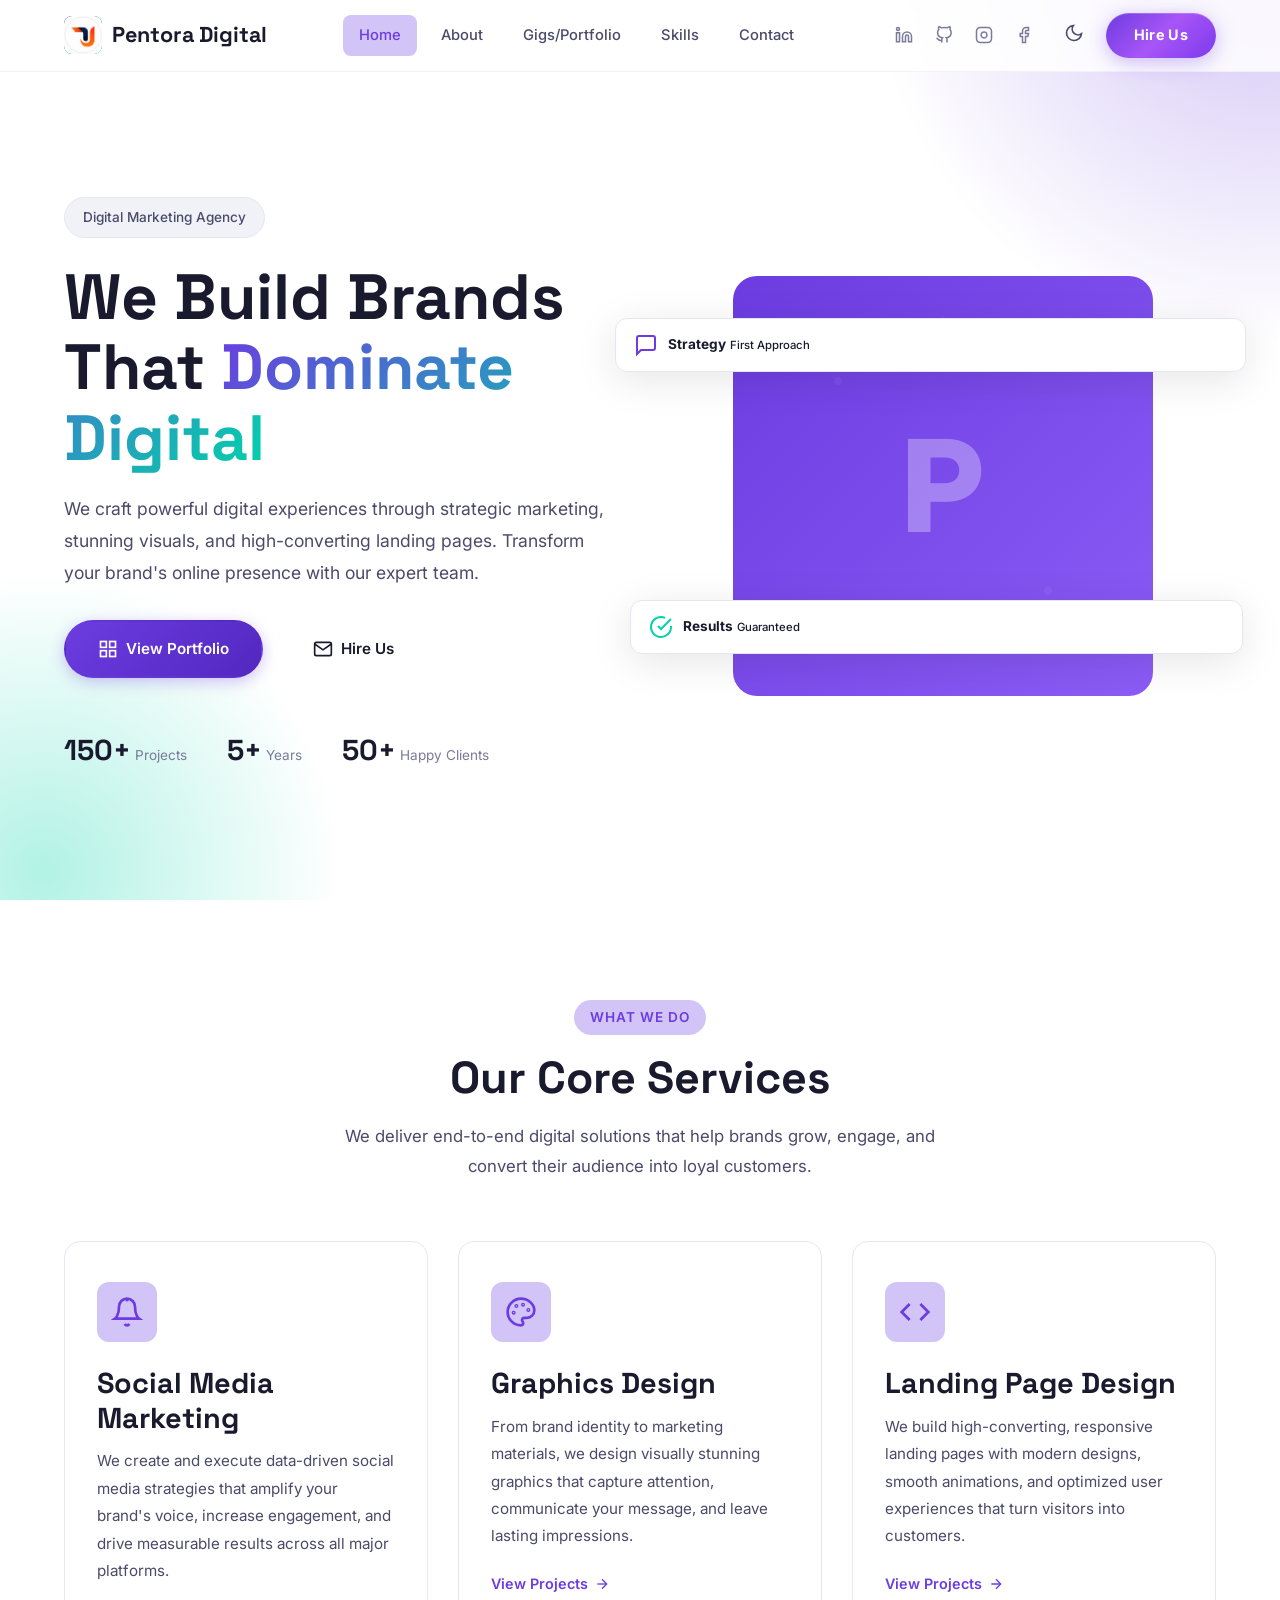
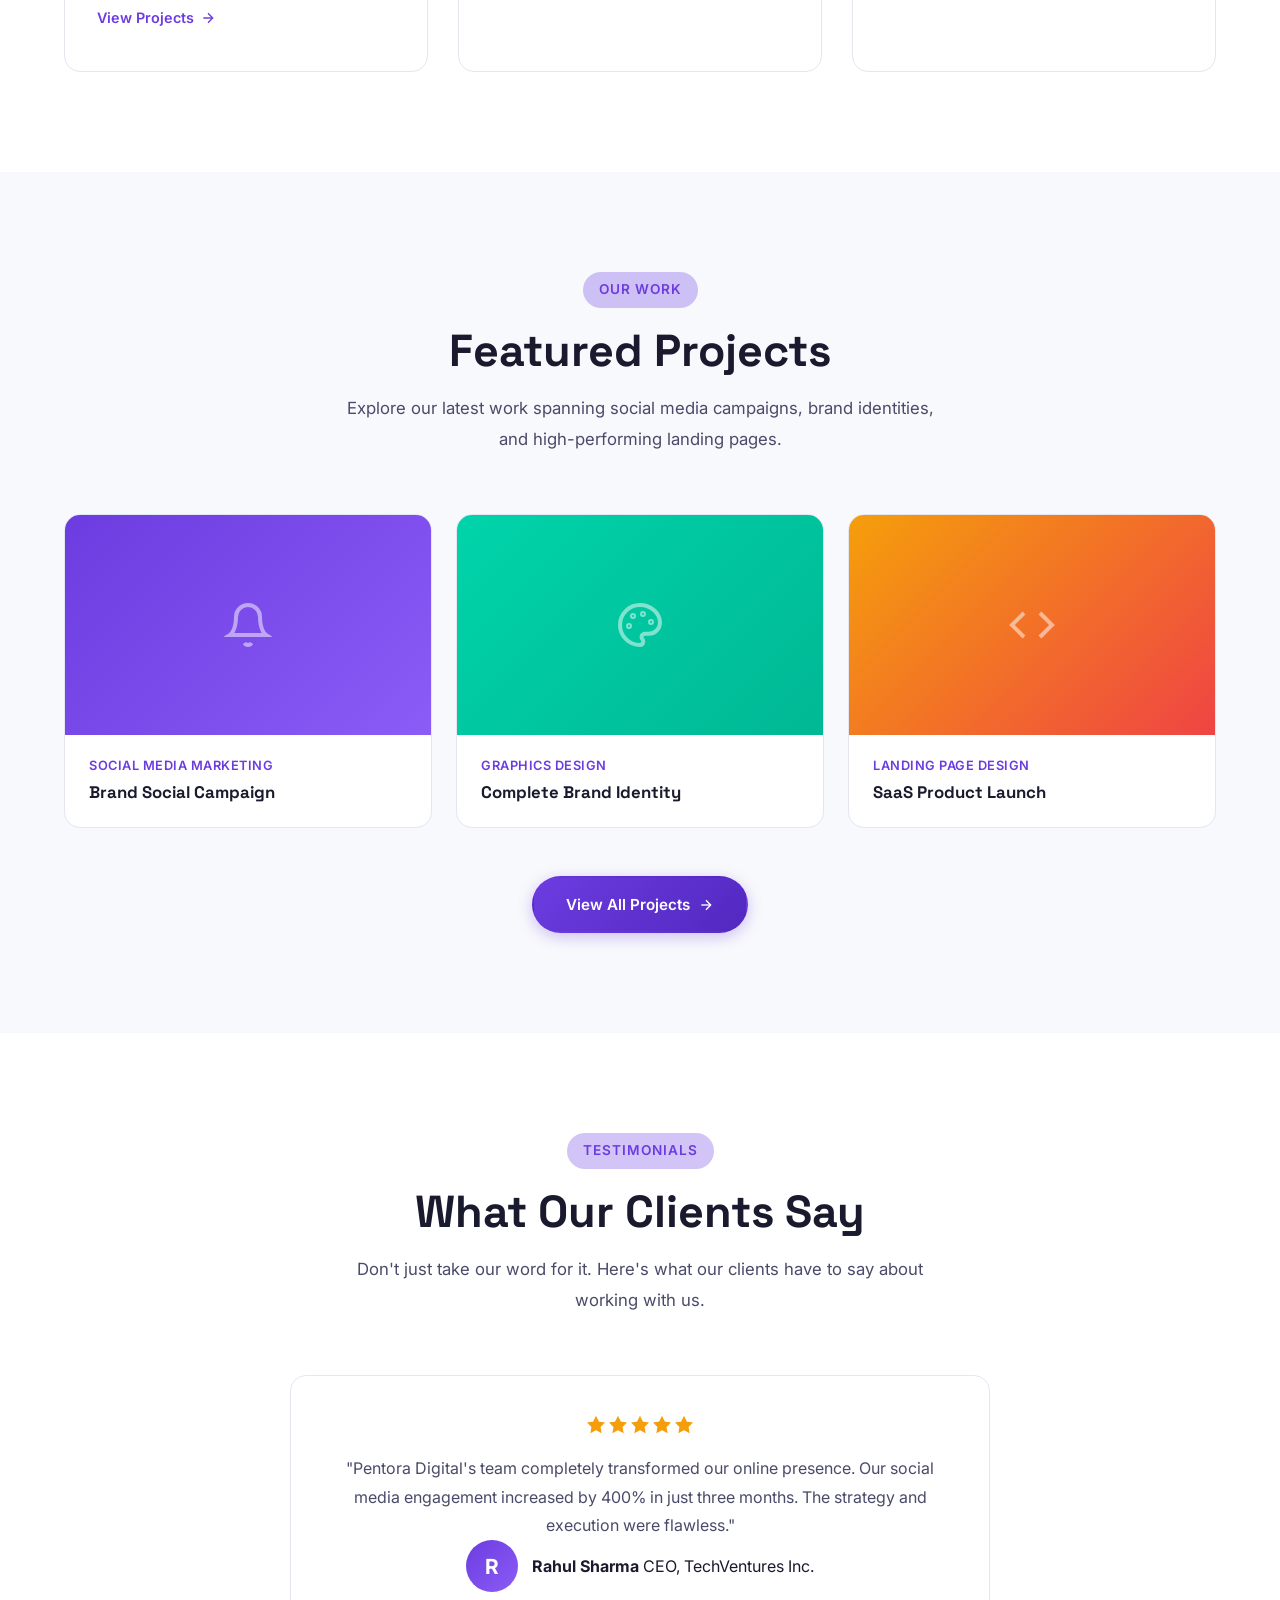
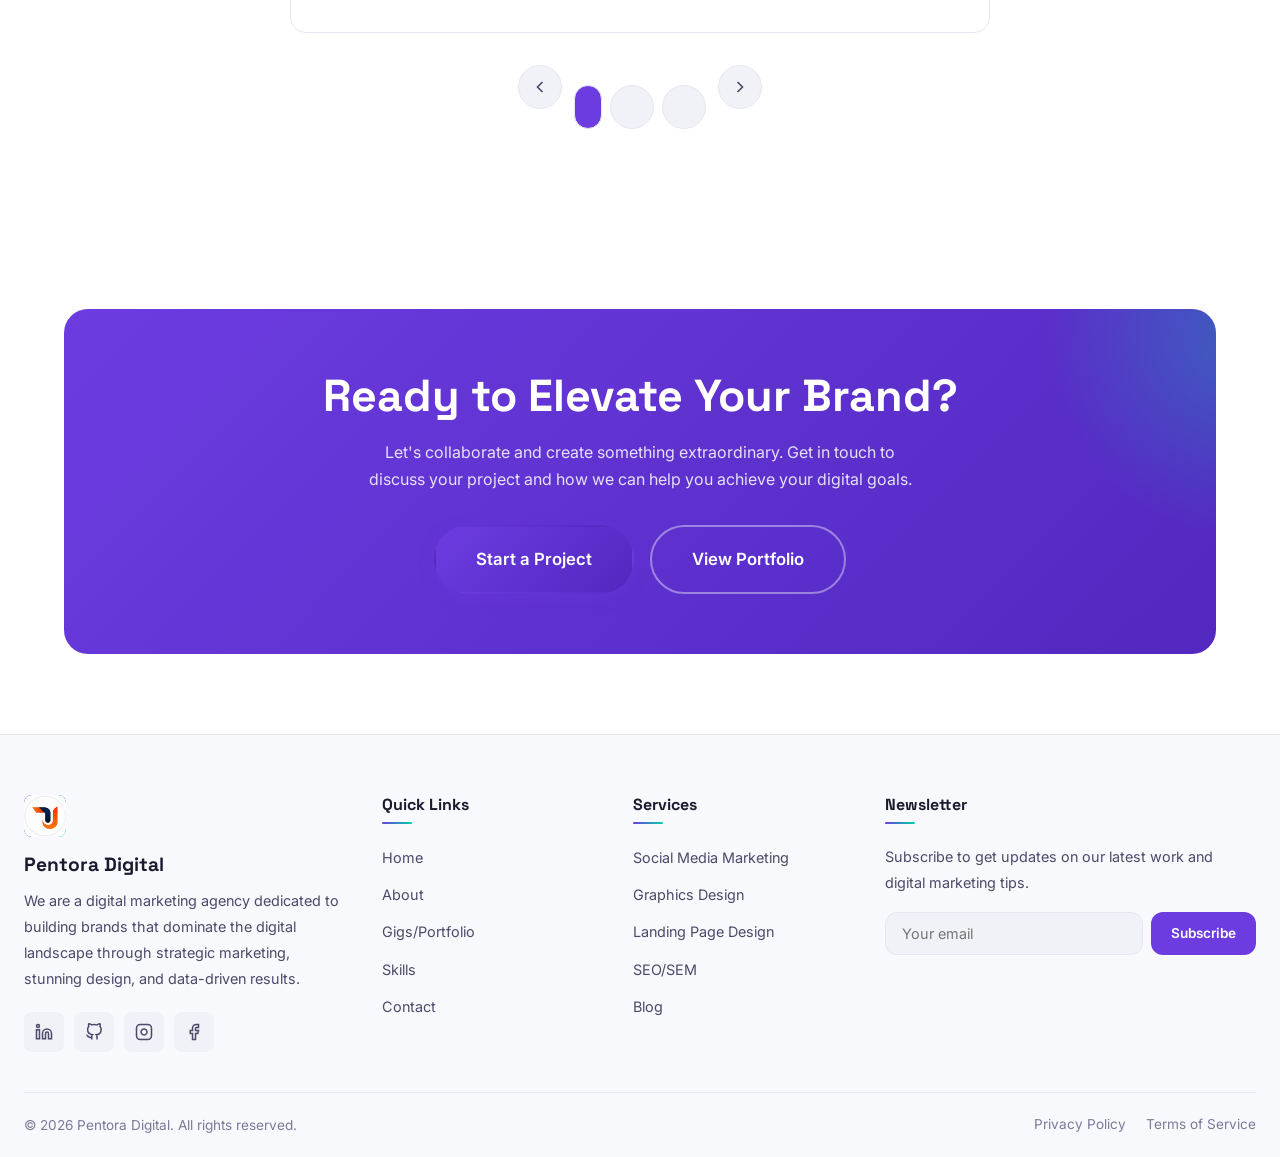
==== index.html @ 061f48a0 "Initial commit - Pentora Digital Agency portfolio" ====
<!DOCTYPE html>
<html lang="en">
<head>
    <meta charset="UTF-8">
    <meta name="viewport" content="width=device-width, initial-scale=1.0">
    <meta name="description" content="Pentora Digital - Digital Marketing Agency specializing in Social Media Marketing, Graphics Design, and Landing Page Design. We build brands that dominate digital.">
    <meta name="keywords" content="Pentora Digital, digital marketing agency, social media marketing, graphics design, landing page design, brand building, digital agency, marketing services">
    <meta name="author" content="Pentora Digital">
    <meta name="robots" content="index, follow">
    <meta property="og:title" content="Pentora Digital - Digital Marketing Agency">
    <meta property="og:description" content="We Build Brands That Dominate Digital. Social Media Marketing, Graphics Design, and Landing Page Design services.">
    <meta property="og:type" content="website">
    <meta name="twitter:card" content="summary_large_image">
    <meta name="twitter:title" content="Pentora Digital - Digital Marketing Agency">
    <meta name="twitter:description" content="We Build Brands That Dominate Digital.">
    <title>Pentora Digital | Digital Marketing Agency</title>
    <link rel="stylesheet" href="css/style.css">
</head>
<body>
    <div class="page-loader" id="page-loader">
        <div class="loader-inner">
            <div class="loader-logo">
                <div class="brand-icon loader-brand"><img src="images/loader-img.png" alt="Pentora Digital"></div>
            </div>
            <div class="loader-progress">
                <div class="loader-bar"></div>
            </div>
            <div class="loader-percent">0%</div>
            <div class="loader-text">Pentora Digital</div>
        </div>
    </div>

    <nav class="navbar">
        <div class="container">
            <a href="index.html" class="nav-brand">
                <div class="brand-icon"><img src="images/logo.png" alt="Pentora Digital"></div>
                <span>Pentora Digital</span>
            </a>
            <div class="nav-menu">
                <a href="index.html" class="nav-link active">Home</a>
                <a href="about.html" class="nav-link">About</a>
                <a href="portfolio.html" class="nav-link">Gigs/Portfolio</a>
                <a href="skills.html" class="nav-link">Skills</a>
                <a href="contact.html" class="nav-link">Contact</a>
            </div>
            <div class="nav-actions">
                <div class="nav-social">
                    <a href="#" aria-label="LinkedIn"><svg viewBox="0 0 24 24" stroke="currentColor" stroke-width="2" fill="none" style="width:18px;height:18px"><path d="M16 8a6 6 0 0 1 6 6v7h-4v-7a2 2 0 0 0-2-2 2 2 0 0 0-2 2v7h-4v-7a6 6 0 0 1 6-6z"/><rect x="2" y="9" width="4" height="12"/><circle cx="4" cy="4" r="2"/></svg></a>
                    <a href="#" aria-label="GitHub"><svg viewBox="0 0 24 24" stroke="currentColor" stroke-width="2" fill="none" style="width:18px;height:18px"><path d="M9 19c-5 1.5-5-2.5-7-3m14 6v-3.87a3.37 3.37 0 0 0-.94-2.61c3.14-.35 6.44-1.54 6.44-7A5.44 5.44 0 0 0 20 4.77 5.07 5.07 0 0 0 19.91 1S18.73.65 16 2.48a13.38 13.38 0 0 0-7 0C6.27.65 5.09 1 5.09 1A5.07 5.07 0 0 0 5 4.77a5.44 5.44 0 0 0-1.5 3.78c0 5.42 3.3 6.61 6.44 7A3.37 3.37 0 0 0 9 18.13V22"/></svg></a>
                    <a href="#" aria-label="Instagram"><svg viewBox="0 0 24 24" stroke="currentColor" stroke-width="2" fill="none" style="width:18px;height:18px"><rect x="2" y="2" width="20" height="20" rx="5"/><path d="M16 11.37A4 4 0 1 1 12.63 8 4 4 0 0 1 16 11.37z"/><line x1="17.5" y1="6.5" x2="17.51" y2="6.5"/></svg></a>
                    <a href="#" aria-label="Facebook"><svg viewBox="0 0 24 24" stroke="currentColor" stroke-width="2" fill="none" style="width:18px;height:18px"><path d="M18 2h-3a5 5 0 0 0-5 5v3H7v4h3v8h4v-8h3l1-4h-4V7a1 1 0 0 1 1-1h3z"/></svg></a>
                </div>
                <button class="theme-toggle" id="theme-toggle" aria-label="Toggle dark mode">
                    <span class="icon-sun"><svg viewBox="0 0 24 24" stroke="currentColor" stroke-width="2" fill="none" style="width:20px;height:20px"><circle cx="12" cy="12" r="5"/><line x1="12" y1="1" x2="12" y2="3"/><line x1="12" y1="21" x2="12" y2="23"/><line x1="4.22" y1="4.22" x2="5.64" y2="5.64"/><line x1="18.36" y1="18.36" x2="19.78" y2="19.78"/><line x1="1" y1="12" x2="3" y2="12"/><line x1="21" y1="12" x2="23" y2="12"/><line x1="4.22" y1="19.78" x2="5.64" y2="18.36"/><line x1="18.36" y1="5.64" x2="19.78" y2="4.22"/></svg></span>
                    <span class="icon-moon"><svg viewBox="0 0 24 24" stroke="currentColor" stroke-width="2" fill="none" style="width:20px;height:20px"><path d="M21 12.79A9 9 0 1 1 11.21 3 7 7 0 0 0 21 12.79z"/></svg></span>
                </button>
                <a href="contact.html" class="btn-hire">Hire Us</a>
            </div>
            <div class="hamburger" aria-label="Menu">
                <span></span><span></span><span></span>
            </div>
        </div>
    </nav>
    <div class="mobile-menu">
        <div class="mobile-menu-panel">
            <a href="index.html" class="mobile-nav-link active">Home</a>
            <a href="about.html" class="mobile-nav-link">About</a>
            <a href="portfolio.html" class="mobile-nav-link">Gigs/Portfolio</a>
            <a href="skills.html" class="mobile-nav-link">Skills</a>
            <a href="contact.html" class="mobile-nav-link">Contact</a>
            <div class="mobile-nav-actions">
                <a href="contact.html" class="btn btn-primary" style="text-align:center;justify-content:center;margin-top:16px">Hire Us</a>
            </div>
            <div class="mobile-social">
                <a href="#" aria-label="LinkedIn"><svg viewBox="0 0 24 24" stroke="currentColor" stroke-width="2" fill="none" style="width:18px;height:18px"><path d="M16 8a6 6 0 0 1 6 6v7h-4v-7a2 2 0 0 0-2-2 2 2 0 0 0-2 2v7h-4v-7a6 6 0 0 1 6-6z"/><rect x="2" y="9" width="4" height="12"/><circle cx="4" cy="4" r="2"/></svg></a>
                <a href="#" aria-label="GitHub"><svg viewBox="0 0 24 24" stroke="currentColor" stroke-width="2" fill="none" style="width:18px;height:18px"><path d="M9 19c-5 1.5-5-2.5-7-3m14 6v-3.87a3.37 3.37 0 0 0-.94-2.61c3.14-.35 6.44-1.54 6.44-7A5.44 5.44 0 0 0 20 4.77 5.07 5.07 0 0 0 19.91 1S18.73.65 16 2.48a13.38 13.38 0 0 0-7 0C6.27.65 5.09 1 5.09 1A5.07 5.07 0 0 0 5 4.77a5.44 5.44 0 0 0-1.5 3.78c0 5.42 3.3 6.61 6.44 7A3.37 3.37 0 0 0 9 18.13V22"/></svg></a>
                <a href="#" aria-label="Instagram"><svg viewBox="0 0 24 24" stroke="currentColor" stroke-width="2" fill="none" style="width:18px;height:18px"><rect x="2" y="2" width="20" height="20" rx="5"/><path d="M16 11.37A4 4 0 1 1 12.63 8 4 4 0 0 1 16 11.37z"/><line x1="17.5" y1="6.5" x2="17.51" y2="6.5"/></svg></a>
                <a href="#" aria-label="Facebook"><svg viewBox="0 0 24 24" stroke="currentColor" stroke-width="2" fill="none" style="width:18px;height:18px"><path d="M18 2h-3a5 5 0 0 0-5 5v3H7v4h3v8h4v-8h3l1-4h-4V7a1 1 0 0 1 1-1h3z"/></svg></a>
            </div>
        </div>
    </div>

    <main>
        <!-- HERO SECTION -->
        <section class="hero" id="hero">
            <div class="container">
                <div class="hero-content">
                    <span class="hero-badge">Digital Marketing Agency</span>
                    <h1>We Build Brands That <span class="gradient-text">Dominate Digital</span></h1>
                    <p class="hero-desc">We craft powerful digital experiences through strategic marketing, stunning visuals, and high-converting landing pages. Transform your brand's online presence with our expert team.</p>
                    <div class="hero-buttons">
                        <a href="portfolio.html" class="btn btn-primary">
                            <svg viewBox="0 0 24 24" stroke="currentColor" stroke-width="2" fill="none" style="width:20px;height:20px">
                                <rect x="3" y="3" width="7" height="7"></rect>
                                <rect x="14" y="3" width="7" height="7"></rect>
                                <rect x="14" y="14" width="7" height="7"></rect>
                                <rect x="3" y="14" width="7" height="7"></rect>
                            </svg>
                            View Portfolio
                        </a>
                        <a href="contact.html" class="btn btn-outline">
                            <svg viewBox="0 0 24 24" stroke="currentColor" stroke-width="2" fill="none" style="width:20px;height:20px">
                                <path d="M4 4h16c1.1 0 2 .9 2 2v12c0 1.1-.9 2-2 2H4c-1.1 0-2-.9-2-2V6c0-1.1.9-2 2-2z"></path>
                                <polyline points="22,6 12,13 2,6"></polyline>
                            </svg>
                            Hire Us
                        </a>
                    </div>
                    <div class="hero-stats">
                        <div class="hero-stat">
                            <span class="stat-number">150+</span>
                            <span class="stat-label">Projects</span>
                        </div>
                        <div class="hero-stat">
                            <span class="stat-number">5+</span>
                            <span class="stat-label">Years</span>
                        </div>
                        <div class="hero-stat">
                            <span class="stat-number">50+</span>
                            <span class="stat-label">Happy Clients</span>
                        </div>
                    </div>
                </div>

                <div class="hero-visual">
                    <div class="hero-image-wrapper">
                        <div class="hero-image" style="background: linear-gradient(135deg, #6c3ce0, #8b5cf6); display: flex; align-items: center; justify-content: center;">
                            <span style="font-size: 8rem; font-weight: 800; color: rgba(255,255,255,0.3);">P</span>
                        </div>
                    </div>
                    <div class="hero-float-card" style="top: 10%; left: -10%;">
                        <svg viewBox="0 0 24 24" stroke="currentColor" stroke-width="2" fill="none" style="width:24px;height:24px; color: #6c3ce0;">
                            <path d="M21 15a2 2 0 0 1-2 2H7l-4 4V5a2 2 0 0 1 2-2h14a2 2 0 0 1 2 2z"></path>
                        </svg>
                        <div>
                            <strong>Strategy</strong>
                            <small>First Approach</small>
                        </div>
                    </div>
                    <div class="hero-float-card" style="bottom: 10%; right: -5%;">
                        <svg viewBox="0 0 24 24" stroke="currentColor" stroke-width="2" fill="none" style="width:24px;height:24px; color: #00d4aa;">
                            <path d="M22 11.08V12a10 10 0 1 1-5.93-9.14"></path>
                            <polyline points="22 4 12 14.01 9 11.01"></polyline>
                        </svg>
                        <div>
                            <strong>Results</strong>
                            <small>Guaranteed</small>
                        </div>
                    </div>
                </div>
            </div>
        </section>

        <!-- SERVICES SECTION -->
        <section class="section" id="services">
            <div class="container">
                <div class="section-header">
                    <span class="section-tag">What We Do</span>
                    <h2 class="section-title">Our Core Services</h2>
                    <p class="section-description">We deliver end-to-end digital solutions that help brands grow, engage, and convert their audience into loyal customers.</p>
                </div>

                <div class="services-grid">
                    <div class="service-card">
                        <div class="service-icon">
                            <svg viewBox="0 0 24 24" stroke="currentColor" stroke-width="2" fill="none" style="width:32px;height:32px;">
                                <path d="M18 8A6 6 0 0 0 6 8c0 7-3 9-3 9h18s-3-2-3-9"></path>
                                <path d="M13.73 21a2 2 0 0 1-3.46 0"></path>
                                <line x1="12" y1="2" x2="12" y2="4"></line>
                            </svg>
                        </div>
                        <h3>Social Media Marketing</h3>
                        <p>We create and execute data-driven social media strategies that amplify your brand's voice, increase engagement, and drive measurable results across all major platforms.</p>
                        <a href="portfolio.html" class="service-link">
                            View Projects
                            <svg viewBox="0 0 24 24" stroke="currentColor" stroke-width="2" fill="none" style="width:16px;height:16px;">
                                <line x1="5" y1="12" x2="19" y2="12"></line>
                                <polyline points="12 5 19 12 12 19"></polyline>
                            </svg>
                        </a>
                    </div>

                    <div class="service-card">
                        <div class="service-icon">
                            <svg viewBox="0 0 24 24" stroke="currentColor" stroke-width="2" fill="none" style="width:32px;height:32px;">
                                <circle cx="13.5" cy="6.5" r="0.5"></circle>
                                <circle cx="17.5" cy="10.5" r="0.5"></circle>
                                <circle cx="8.5" cy="7.5" r="0.5"></circle>
                                <circle cx="6.5" cy="12.5" r="0.5"></circle>
                                <path d="M12 2C6.5 2 2 6.5 2 12s4.5 10 10 10c.926 0 1.648-.746 1.648-1.688 0-.437-.18-.835-.437-1.125-.29-.289-.438-.652-.438-1.125a1.64 1.64 0 0 1 1.668-1.668h1.996c3.051 0 5.555-2.503 5.555-5.554C21.965 6.012 17.461 2 12 2z"></path>
                            </svg>
                        </div>
                        <h3>Graphics Design</h3>
                        <p>From brand identity to marketing materials, we design visually stunning graphics that capture attention, communicate your message, and leave lasting impressions.</p>
                        <a href="portfolio.html" class="service-link">
                            View Projects
                            <svg viewBox="0 0 24 24" stroke="currentColor" stroke-width="2" fill="none" style="width:16px;height:16px;">
                                <line x1="5" y1="12" x2="19" y2="12"></line>
                                <polyline points="12 5 19 12 12 19"></polyline>
                            </svg>
                        </a>
                    </div>

                    <div class="service-card">
                        <div class="service-icon">
                            <svg viewBox="0 0 24 24" stroke="currentColor" stroke-width="2" fill="none" style="width:32px;height:32px;">
                                <polyline points="16 18 22 12 16 6"></polyline>
                                <polyline points="8 6 2 12 8 18"></polyline>
                            </svg>
                        </div>
                        <h3>Landing Page Design</h3>
                        <p>We build high-converting, responsive landing pages with modern designs, smooth animations, and optimized user experiences that turn visitors into customers.</p>
                        <a href="portfolio.html" class="service-link">
                            View Projects
                            <svg viewBox="0 0 24 24" stroke="currentColor" stroke-width="2" fill="none" style="width:16px;height:16px;">
                                <line x1="5" y1="12" x2="19" y2="12"></line>
                                <polyline points="12 5 19 12 12 19"></polyline>
                            </svg>
                        </a>
                    </div>
                </div>
            </div>
        </section>

        <!-- PORTFOLIO SECTION -->
        <section class="section section-alt" id="portfolio">
            <div class="container">
                <div class="section-header">
                    <span class="section-tag">Our Work</span>
                    <h2 class="section-title">Featured Projects</h2>
                    <p class="section-description">Explore our latest work spanning social media campaigns, brand identities, and high-performing landing pages.</p>
                </div>

                <div class="portfolio-grid">
                    <div class="portfolio-card" data-modal-trigger="modal-1">
                        <div class="portfolio-thumb">
                            <div class="portfolio-thumb-bg" style="background: linear-gradient(135deg, #6c3ce0, #8b5cf6);">
                                <svg viewBox="0 0 24 24" stroke="currentColor" stroke-width="2" fill="none" style="width:48px;height:48px;color: rgba(255,255,255,0.5);">
                                    <path d="M18 8A6 6 0 0 0 6 8c0 7-3 9-3 9h18s-3-2-3-9"></path>
                                    <path d="M13.73 21a2 2 0 0 1-3.46 0"></path>
                                </svg>
                            </div>
                        </div>
                        <div class="portfolio-overlay">
                            <a href="#" class="portfolio-btn portfolio-btn-demo">View Demo</a>
                            <button class="portfolio-btn portfolio-btn-details">Details</button>
                        </div>
                        <div class="portfolio-info">
                            <span class="portfolio-category">Social Media Marketing</span>
                            <h3>Brand Social Campaign</h3>
                        </div>
                    </div>

                    <div class="portfolio-card" data-modal-trigger="modal-2">
                        <div class="portfolio-thumb">
                            <div class="portfolio-thumb-bg" style="background: linear-gradient(135deg, #00d4aa, #00b894);">
                                <svg viewBox="0 0 24 24" stroke="currentColor" stroke-width="2" fill="none" style="width:48px;height:48px;color: rgba(255,255,255,0.5);">
                                    <circle cx="13.5" cy="6.5" r="0.5"></circle>
                                    <circle cx="17.5" cy="10.5" r="0.5"></circle>
                                    <circle cx="8.5" cy="7.5" r="0.5"></circle>
                                    <circle cx="6.5" cy="12.5" r="0.5"></circle>
                                    <path d="M12 2C6.5 2 2 6.5 2 12s4.5 10 10 10c.926 0 1.648-.746 1.648-1.688 0-.437-.18-.835-.437-1.125-.29-.289-.438-.652-.438-1.125a1.64 1.64 0 0 1 1.668-1.668h1.996c3.051 0 5.555-2.503 5.555-5.554C21.965 6.012 17.461 2 12 2z"></path>
                                </svg>
                            </div>
                        </div>
                        <div class="portfolio-overlay">
                            <a href="#" class="portfolio-btn portfolio-btn-demo">View Demo</a>
                            <button class="portfolio-btn portfolio-btn-details">Details</button>
                        </div>
                        <div class="portfolio-info">
                            <span class="portfolio-category">Graphics Design</span>
                            <h3>Complete Brand Identity</h3>
                        </div>
                    </div>

                    <div class="portfolio-card" data-modal-trigger="modal-3">
                        <div class="portfolio-thumb">
                            <div class="portfolio-thumb-bg" style="background: linear-gradient(135deg, #f59e0b, #ef4444);">
                                <svg viewBox="0 0 24 24" stroke="currentColor" stroke-width="2" fill="none" style="width:48px;height:48px;color: rgba(255,255,255,0.5);">
                                    <polyline points="16 18 22 12 16 6"></polyline>
                                    <polyline points="8 6 2 12 8 18"></polyline>
                                </svg>
                            </div>
                        </div>
                        <div class="portfolio-overlay">
                            <a href="#" class="portfolio-btn portfolio-btn-demo">View Demo</a>
                            <button class="portfolio-btn portfolio-btn-details">Details</button>
                        </div>
                        <div class="portfolio-info">
                            <span class="portfolio-category">Landing Page Design</span>
                            <h3>SaaS Product Launch</h3>
                        </div>
                    </div>
                </div>

                <div class="section-footer">
                    <a href="portfolio.html" class="btn btn-primary">
                        View All Projects
                        <svg viewBox="0 0 24 24" stroke="currentColor" stroke-width="2" fill="none" style="width:16px;height:16px;">
                            <line x1="5" y1="12" x2="19" y2="12"></line>
                            <polyline points="12 5 19 12 12 19"></polyline>
                        </svg>
                    </a>
                </div>
            </div>
        </section>

        <!-- PORTFOLIO MODALS -->
        <div class="portfolio-modal" id="modal-1">
            <div class="modal-content">
                <button class="modal-close" aria-label="Close modal">
                    <svg viewBox="0 0 24 24" stroke="currentColor" stroke-width="2" fill="none" style="width:24px;height:24px;">
                        <line x1="18" y1="6" x2="6" y2="18"></line>
                        <line x1="6" y1="6" x2="18" y2="18"></line>
                    </svg>
                </button>
                <div class="modal-thumb" style="background: linear-gradient(135deg, #6c3ce0, #8b5cf6);">
                    <svg viewBox="0 0 24 24" stroke="currentColor" stroke-width="2" fill="none" style="width:64px;height:64px;color: rgba(255,255,255,0.4);">
                        <path d="M18 8A6 6 0 0 0 6 8c0 7-3 9-3 9h18s-3-2-3-9"></path>
                        <path d="M13.73 21a2 2 0 0 1-3.46 0"></path>
                    </svg>
                </div>
                <div class="modal-body">
                    <span class="modal-category">Social Media Marketing</span>
                    <h3>Brand Social Campaign</h3>
                    <p>A comprehensive social media marketing campaign that increased brand awareness by 300% across Instagram, Facebook, and Twitter. We managed content creation, community engagement, and paid advertising strategies that delivered exceptional ROI for our client.</p>
                    <div class="modal-tools">
                        <span class="tool-tag">Instagram</span>
                        <span class="tool-tag">Facebook Ads</span>
                        <span class="tool-tag">Content Strategy</span>
                        <span class="tool-tag">Analytics</span>
                    </div>
                    <a href="#" class="btn btn-primary modal-demo-link">
                        View Live Demo
                        <svg viewBox="0 0 24 24" stroke="currentColor" stroke-width="2" fill="none" style="width:16px;height:16px;">
                            <path d="M18 13v6a2 2 0 0 1-2 2H5a2 2 0 0 1-2-2V8a2 2 0 0 1 2-2h6"></path>
                            <polyline points="15 3 21 3 21 9"></polyline>
                            <line x1="10" y1="14" x2="21" y2="3"></line>
                        </svg>
                    </a>
                </div>
            </div>
        </div>

        <div class="portfolio-modal" id="modal-2">
            <div class="modal-content">
                <button class="modal-close" aria-label="Close modal">
                    <svg viewBox="0 0 24 24" stroke="currentColor" stroke-width="2" fill="none" style="width:24px;height:24px;">
                        <line x1="18" y1="6" x2="6" y2="18"></line>
                        <line x1="6" y1="6" x2="18" y2="18"></line>
                    </svg>
                </button>
                <div class="modal-thumb" style="background: linear-gradient(135deg, #00d4aa, #00b894);">
                    <svg viewBox="0 0 24 24" stroke="currentColor" stroke-width="2" fill="none" style="width:64px;height:64px;color: rgba(255,255,255,0.4);">
                        <circle cx="13.5" cy="6.5" r="0.5"></circle>
                        <circle cx="17.5" cy="10.5" r="0.5"></circle>
                        <circle cx="8.5" cy="7.5" r="0.5"></circle>
                        <circle cx="6.5" cy="12.5" r="0.5"></circle>
                        <path d="M12 2C6.5 2 2 6.5 2 12s4.5 10 10 10c.926 0 1.648-.746 1.648-1.688 0-.437-.18-.835-.437-1.125-.29-.289-.438-.652-.438-1.125a1.64 1.64 0 0 1 1.668-1.668h1.996c3.051 0 5.555-2.503 5.555-5.554C21.965 6.012 17.461 2 12 2z"></path>
                    </svg>
                </div>
                <div class="modal-body">
                    <span class="modal-category">Graphics Design</span>
                    <h3>Complete Brand Identity</h3>
                    <p>A full brand identity package including logo design, color palette, typography system, brand guidelines, and marketing collateral. The new identity helped the client establish a cohesive and professional brand presence across all touchpoints.</p>
                    <div class="modal-tools">
                        <span class="tool-tag">Photoshop</span>
                        <span class="tool-tag">Illustrator</span>
                        <span class="tool-tag">Brand Guidelines</span>
                        <span class="tool-tag">Logo Design</span>
                    </div>
                    <a href="#" class="btn btn-primary modal-demo-link">
                        View Live Demo
                        <svg viewBox="0 0 24 24" stroke="currentColor" stroke-width="2" fill="none" style="width:16px;height:16px;">
                            <path d="M18 13v6a2 2 0 0 1-2 2H5a2 2 0 0 1-2-2V8a2 2 0 0 1 2-2h6"></path>
                            <polyline points="15 3 21 3 21 9"></polyline>
                            <line x1="10" y1="14" x2="21" y2="3"></line>
                        </svg>
                    </a>
                </div>
            </div>
        </div>

        <div class="portfolio-modal" id="modal-3">
            <div class="modal-content">
                <button class="modal-close" aria-label="Close modal">
                    <svg viewBox="0 0 24 24" stroke="currentColor" stroke-width="2" fill="none" style="width:24px;height:24px;">
                        <line x1="18" y1="6" x2="6" y2="18"></line>
                        <line x1="6" y1="6" x2="18" y2="18"></line>
                    </svg>
                </button>
                <div class="modal-thumb" style="background: linear-gradient(135deg, #f59e0b, #ef4444);">
                    <svg viewBox="0 0 24 24" stroke="currentColor" stroke-width="2" fill="none" style="width:64px;height:64px;color: rgba(255,255,255,0.4);">
                        <polyline points="16 18 22 12 16 6"></polyline>
                        <polyline points="8 6 2 12 8 18"></polyline>
                    </svg>
                </div>
                <div class="modal-body">
                    <span class="modal-category">Landing Page Design</span>
                    <h3>SaaS Product Launch</h3>
                    <p>A high-converting landing page designed and developed for a SaaS product launch. Features modern animations, responsive design, and optimized user flow that achieved a 12% conversion rate within the first month of launch.</p>
                    <div class="modal-tools">
                        <span class="tool-tag">HTML/CSS</span>
                        <span class="tool-tag">JavaScript</span>
                        <span class="tool-tag">Figma</span>
                        <span class="tool-tag">SEO</span>
                    </div>
                    <a href="#" class="btn btn-primary modal-demo-link">
                        View Live Demo
                        <svg viewBox="0 0 24 24" stroke="currentColor" stroke-width="2" fill="none" style="width:16px;height:16px;">
                            <path d="M18 13v6a2 2 0 0 1-2 2H5a2 2 0 0 1-2-2V8a2 2 0 0 1 2-2h6"></path>
                            <polyline points="15 3 21 3 21 9"></polyline>
                            <line x1="10" y1="14" x2="21" y2="3"></line>
                        </svg>
                    </a>
                </div>
            </div>
        </div>

        <!-- TESTIMONIALS SECTION -->
        <section class="section" id="testimonials">
            <div class="container">
                <div class="section-header">
                    <span class="section-tag">Testimonials</span>
                    <h2 class="section-title">What Our Clients Say</h2>
                    <p class="section-description">Don't just take our word for it. Here's what our clients have to say about working with us.</p>
                </div>

                <div class="testimonials-wrapper">
                    <div class="testimonials-track">
                        <div class="testimonial-card">
                            <div class="testimonial-inner">
                                <div class="testimonial-stars">
                                    <svg viewBox="0 0 24 24" stroke="currentColor" stroke-width="2" fill="currentColor" style="width:18px;height:18px;color:#f59e0b;">
                                        <polygon points="12 2 15.09 8.26 22 9.27 17 14.14 18.18 21.02 12 17.77 5.82 21.02 7 14.14 2 9.27 8.91 8.26 12 2"></polygon>
                                    </svg>
                                    <svg viewBox="0 0 24 24" stroke="currentColor" stroke-width="2" fill="currentColor" style="width:18px;height:18px;color:#f59e0b;">
                                        <polygon points="12 2 15.09 8.26 22 9.27 17 14.14 18.18 21.02 12 17.77 5.82 21.02 7 14.14 2 9.27 8.91 8.26 12 2"></polygon>
                                    </svg>
                                    <svg viewBox="0 0 24 24" stroke="currentColor" stroke-width="2" fill="currentColor" style="width:18px;height:18px;color:#f59e0b;">
                                        <polygon points="12 2 15.09 8.26 22 9.27 17 14.14 18.18 21.02 12 17.77 5.82 21.02 7 14.14 2 9.27 8.91 8.26 12 2"></polygon>
                                    </svg>
                                    <svg viewBox="0 0 24 24" stroke="currentColor" stroke-width="2" fill="currentColor" style="width:18px;height:18px;color:#f59e0b;">
                                        <polygon points="12 2 15.09 8.26 22 9.27 17 14.14 18.18 21.02 12 17.77 5.82 21.02 7 14.14 2 9.27 8.91 8.26 12 2"></polygon>
                                    </svg>
                                    <svg viewBox="0 0 24 24" stroke="currentColor" stroke-width="2" fill="currentColor" style="width:18px;height:18px;color:#f59e0b;">
                                        <polygon points="12 2 15.09 8.26 22 9.27 17 14.14 18.18 21.02 12 17.77 5.82 21.02 7 14.14 2 9.27 8.91 8.26 12 2"></polygon>
                                    </svg>
                                </div>
                                <p class="testimonial-quote">"Pentora Digital's team completely transformed our online presence. Our social media engagement increased by 400% in just three months. The strategy and execution were flawless."</p>
                                <div class="testimonial-author">
                                    <div class="testimonial-avatar" style="background: linear-gradient(135deg, #6c3ce0, #8b5cf6);">
                                        <span>R</span>
                                    </div>
                                    <div class="testimonial-info">
                                        <strong>Rahul Sharma</strong>
                                        <span>CEO, TechVentures Inc.</span>
                                    </div>
                                </div>
                            </div>
                        </div>

                        <div class="testimonial-card">
                            <div class="testimonial-inner">
                                <div class="testimonial-stars">
                                    <svg viewBox="0 0 24 24" stroke="currentColor" stroke-width="2" fill="currentColor" style="width:18px;height:18px;color:#f59e0b;">
                                        <polygon points="12 2 15.09 8.26 22 9.27 17 14.14 18.18 21.02 12 17.77 5.82 21.02 7 14.14 2 9.27 8.91 8.26 12 2"></polygon>
                                    </svg>
                                    <svg viewBox="0 0 24 24" stroke="currentColor" stroke-width="2" fill="currentColor" style="width:18px;height:18px;color:#f59e0b;">
                                        <polygon points="12 2 15.09 8.26 22 9.27 17 14.14 18.18 21.02 12 17.77 5.82 21.02 7 14.14 2 9.27 8.91 8.26 12 2"></polygon>
                                    </svg>
                                    <svg viewBox="0 0 24 24" stroke="currentColor" stroke-width="2" fill="currentColor" style="width:18px;height:18px;color:#f59e0b;">
                                        <polygon points="12 2 15.09 8.26 22 9.27 17 14.14 18.18 21.02 12 17.77 5.82 21.02 7 14.14 2 9.27 8.91 8.26 12 2"></polygon>
                                    </svg>
                                    <svg viewBox="0 0 24 24" stroke="currentColor" stroke-width="2" fill="currentColor" style="width:18px;height:18px;color:#f59e0b;">
                                        <polygon points="12 2 15.09 8.26 22 9.27 17 14.14 18.18 21.02 12 17.77 5.82 21.02 7 14.14 2 9.27 8.91 8.26 12 2"></polygon>
                                    </svg>
                                    <svg viewBox="0 0 24 24" stroke="currentColor" stroke-width="2" fill="currentColor" style="width:18px;height:18px;color:#f59e0b;">
                                        <polygon points="12 2 15.09 8.26 22 9.27 17 14.14 18.18 21.02 12 17.77 5.82 21.02 7 14.14 2 9.27 8.91 8.26 12 2"></polygon>
                                    </svg>
                                </div>
                                <p class="testimonial-quote">"The brand identity they created for us perfectly captures who we are. The logo, color palette, and design system are exactly what we needed. Highly recommend their design services!"</p>
                                <div class="testimonial-author">
                                    <div class="testimonial-avatar" style="background: linear-gradient(135deg, #00d4aa, #00b894);">
                                        <span>P</span>
                                    </div>
                                    <div class="testimonial-info">
                                        <strong>Priya Patel</strong>
                                        <span>Founder, GreenLeaf Organics</span>
                                    </div>
                                </div>
                            </div>
                        </div>

                        <div class="testimonial-card">
                            <div class="testimonial-inner">
                                <div class="testimonial-stars">
                                    <svg viewBox="0 0 24 24" stroke="currentColor" stroke-width="2" fill="currentColor" style="width:18px;height:18px;color:#f59e0b;">
                                        <polygon points="12 2 15.09 8.26 22 9.27 17 14.14 18.18 21.02 12 17.77 5.82 21.02 7 14.14 2 9.27 8.91 8.26 12 2"></polygon>
                                    </svg>
                                    <svg viewBox="0 0 24 24" stroke="currentColor" stroke-width="2" fill="currentColor" style="width:18px;height:18px;color:#f59e0b;">
                                        <polygon points="12 2 15.09 8.26 22 9.27 17 14.14 18.18 21.02 12 17.77 5.82 21.02 7 14.14 2 9.27 8.91 8.26 12 2"></polygon>
                                    </svg>
                                    <svg viewBox="0 0 24 24" stroke="currentColor" stroke-width="2" fill="currentColor" style="width:18px;height:18px;color:#f59e0b;">
                                        <polygon points="12 2 15.09 8.26 22 9.27 17 14.14 18.18 21.02 12 17.77 5.82 21.02 7 14.14 2 9.27 8.91 8.26 12 2"></polygon>
                                    </svg>
                                    <svg viewBox="0 0 24 24" stroke="currentColor" stroke-width="2" fill="currentColor" style="width:18px;height:18px;color:#f59e0b;">
                                        <polygon points="12 2 15.09 8.26 22 9.27 17 14.14 18.18 21.02 12 17.77 5.82 21.02 7 14.14 2 9.27 8.91 8.26 12 2"></polygon>
                                    </svg>
                                    <svg viewBox="0 0 24 24" stroke="currentColor" stroke-width="2" fill="currentColor" style="width:18px;height:18px;color:#f59e0b;">
                                        <polygon points="12 2 15.09 8.26 22 9.27 17 14.14 18.18 21.02 12 17.77 5.82 21.02 7 14.14 2 9.27 8.91 8.26 12 2"></polygon>
                                    </svg>
                                </div>
                                <p class="testimonial-quote">"Our new landing page converted at 15% from day one. The design is beautiful, fast, and perfectly optimized for our target audience. Best investment we've made this year."</p>
                                <div class="testimonial-author">
                                    <div class="testimonial-avatar" style="background: linear-gradient(135deg, #f59e0b, #ef4444);">
                                        <span>A</span>
                                    </div>
                                    <div class="testimonial-info">
                                        <strong>Amit Kumar</strong>
                                        <span>Marketing Director, CloudSync</span>
                                    </div>
                                </div>
                            </div>
                        </div>
                    </div>

                    <div class="testimonial-nav">
                        <button class="testimonial-prev" aria-label="Previous testimonial">
                            <svg viewBox="0 0 24 24" stroke="currentColor" stroke-width="2" fill="none" style="width:20px;height:20px;">
                                <polyline points="15 18 9 12 15 6"></polyline>
                            </svg>
                        </button>
                        <div class="testimonial-dots">
                            <button class="testimonial-dot active" aria-label="Go to testimonial 1"></button>
                            <button class="testimonial-dot" aria-label="Go to testimonial 2"></button>
                            <button class="testimonial-dot" aria-label="Go to testimonial 3"></button>
                        </div>
                        <button class="testimonial-next" aria-label="Next testimonial">
                            <svg viewBox="0 0 24 24" stroke="currentColor" stroke-width="2" fill="none" style="width:20px;height:20px;">
                                <polyline points="9 18 15 12 9 6"></polyline>
                            </svg>
                        </button>
                    </div>
                </div>
            </div>
        </section>

        <!-- CTA BANNER SECTION -->
        <section class="cta-section">
            <div class="container">
                <div class="cta-banner">
                    <h2>Ready to Elevate Your Brand?</h2>
                    <p>Let's collaborate and create something extraordinary. Get in touch to discuss your project and how we can help you achieve your digital goals.</p>
                    <div class="cta-buttons">
                        <a href="contact.html" class="btn btn-primary btn-lg">Start a Project</a>
                        <a href="portfolio.html" class="btn btn-secondary btn-lg">View Portfolio</a>
                    </div>
                </div>
            </div>
        </section>
    </main>

    <footer class="footer">
        <div class="container">
            <div class="footer-grid">
                <div class="footer-brand">
                    <div class="brand-icon"><img src="images/logo.png" alt="Pentora Digital"></div>
                    <h3>Pentora Digital</h3>
                    <p>We are a digital marketing agency dedicated to building brands that dominate the digital landscape through strategic marketing, stunning design, and data-driven results.</p>
                    <div class="footer-social">
                        <a href="#" aria-label="LinkedIn"><svg viewBox="0 0 24 24" stroke="currentColor" stroke-width="2" fill="none" style="width:18px;height:18px"><path d="M16 8a6 6 0 0 1 6 6v7h-4v-7a2 2 0 0 0-2-2 2 2 0 0 0-2 2v7h-4v-7a6 6 0 0 1 6-6z"/><rect x="2" y="9" width="4" height="12"/><circle cx="4" cy="4" r="2"/></svg></a>
                        <a href="#" aria-label="GitHub"><svg viewBox="0 0 24 24" stroke="currentColor" stroke-width="2" fill="none" style="width:18px;height:18px"><path d="M9 19c-5 1.5-5-2.5-7-3m14 6v-3.87a3.37 3.37 0 0 0-.94-2.61c3.14-.35 6.44-1.54 6.44-7A5.44 5.44 0 0 0 20 4.77 5.07 5.07 0 0 0 19.91 1S18.73.65 16 2.48a13.38 13.38 0 0 0-7 0C6.27.65 5.09 1 5.09 1A5.07 5.07 0 0 0 5 4.77a5.44 5.44 0 0 0-1.5 3.78c0 5.42 3.3 6.61 6.44 7A3.37 3.37 0 0 0 9 18.13V22"/></svg></a>
                        <a href="#" aria-label="Instagram"><svg viewBox="0 0 24 24" stroke="currentColor" stroke-width="2" fill="none" style="width:18px;height:18px"><rect x="2" y="2" width="20" height="20" rx="5"/><path d="M16 11.37A4 4 0 1 1 12.63 8 4 4 0 0 1 16 11.37z"/><line x1="17.5" y1="6.5" x2="17.51" y2="6.5"/></svg></a>
                        <a href="#" aria-label="Facebook"><svg viewBox="0 0 24 24" stroke="currentColor" stroke-width="2" fill="none" style="width:18px;height:18px"><path d="M18 2h-3a5 5 0 0 0-5 5v3H7v4h3v8h4v-8h3l1-4h-4V7a1 1 0 0 1 1-1h3z"/></svg></a>
                    </div>
                </div>
                <div class="footer-column">
                    <h4>Quick Links</h4>
                    <ul>
                        <li><a href="index.html">Home</a></li>
                        <li><a href="about.html">About</a></li>
                        <li><a href="portfolio.html">Gigs/Portfolio</a></li>
                        <li><a href="skills.html">Skills</a></li>
                        <li><a href="contact.html">Contact</a></li>
                    </ul>
                </div>
                <div class="footer-column">
                    <h4>Services</h4>
                    <ul>
                        <li><a href="portfolio.html">Social Media Marketing</a></li>
                        <li><a href="portfolio.html">Graphics Design</a></li>
                        <li><a href="portfolio.html">Landing Page Design</a></li>
                        <li><a href="portfolio.html">SEO/SEM</a></li>
                        <li><a href="blog.html">Blog</a></li>
                    </ul>
                </div>
                <div class="footer-column footer-newsletter">
                    <h4>Newsletter</h4>
                    <p>Subscribe to get updates on our latest work and digital marketing tips.</p>
                    <form class="newsletter-form">
                        <input type="email" placeholder="Your email" required>
                        <button type="submit">Subscribe</button>
                    </form>
                </div>
            </div>
            <div class="footer-bottom">
                <p>&copy; 2026 Pentora Digital. All rights reserved.</p>
                <div class="footer-bottom-links">
                    <a href="privacy.html">Privacy Policy</a>
                    <a href="terms.html">Terms of Service</a>
                </div>
            </div>
        </div>
    </footer>

    <script src="js/main.js"></script>
</body>
</html>
---- css/style.css ----
/* ============================================
   ABHISHEK MOHAJAN - DIGITAL AGENCY PORTFOLIO
   ============================================ */

/* --- Google Fonts Import --- */
@import url('https://fonts.googleapis.com/css2?family=Inter:wght@300;400;500;600;700;800;900&family=Space+Grotesk:wght@400;500;600;700&display=swap');

/* --- CSS Custom Properties (Light Theme) --- */
:root {
  --primary: #6c3ce0;
  --primary-light: #8b5cf6;
  --primary-dark: #5228c0;
  --primary-glow: rgba(108, 60, 224, 0.3);
  --accent: #00d4aa;
  --accent-dark: #00b894;
  --accent-glow: rgba(0, 212, 170, 0.3);

  --bg-primary: #ffffff;
  --bg-secondary: #f8f9fc;
  --bg-tertiary: #f0f2f7;
  --bg-card: #ffffff;
  --bg-card-hover: #f8f9fc;
  --bg-overlay: rgba(0, 0, 0, 0.5);

  --text-primary: #1a1a2e;
  --text-secondary: #4a4a6a;
  --text-tertiary: #7a7a9a;
  --text-inverse: #ffffff;

  --border-color: #e5e7f0;
  --border-light: #f0f2f7;

  --shadow-sm: 0 2px 8px rgba(0, 0, 0, 0.06);
  --shadow-md: 0 4px 20px rgba(0, 0, 0, 0.08);
  --shadow-lg: 0 8px 40px rgba(0, 0, 0, 0.1);
  --shadow-xl: 0 20px 60px rgba(0, 0, 0, 0.12);
  --shadow-glow: 0 0 30px var(--primary-glow);

  --radius-sm: 8px;
  --radius-md: 12px;
  --radius-lg: 16px;
  --radius-xl: 24px;
  --radius-full: 9999px;

  --font-primary: 'Inter', -apple-system, BlinkMacSystemFont, sans-serif;
  --font-heading: 'Space Grotesk', 'Inter', sans-serif;

  --transition-fast: 0.2s ease;
  --transition-base: 0.3s ease;
  --transition-slow: 0.5s ease;
  --transition-spring: 0.4s cubic-bezier(0.34, 1.56, 0.64, 1);

  --navbar-height: 72px;
  --container-max: 1200px;
  --container-wide: 1400px;
}

/* --- Dark Theme --- */
[data-theme="dark"] {
  --primary: #8b5cf6;
  --primary-light: #a78bfa;
  --primary-dark: #6c3ce0;
  --primary-glow: rgba(139, 92, 246, 0.25);
  --accent: #00d4aa;
  --accent-dark: #00f5c4;
  --accent-glow: rgba(0, 212, 170, 0.25);

  --bg-primary: #0f0f1a;
  --bg-secondary: #161625;
  --bg-tertiary: #1e1e30;
  --bg-card: #1a1a2e;
  --bg-card-hover: #22223a;
  --bg-overlay: rgba(0, 0, 0, 0.7);

  --text-primary: #e8e8f0;
  --text-secondary: #b0b0cc;
  --text-tertiary: #7a7a9a;
  --text-inverse: #0f0f1a;

  --border-color: #2a2a40;
  --border-light: #1e1e30;

  --shadow-sm: 0 2px 8px rgba(0, 0, 0, 0.3);
  --shadow-md: 0 4px 20px rgba(0, 0, 0, 0.4);
  --shadow-lg: 0 8px 40px rgba(0, 0, 0, 0.5);
  --shadow-xl: 0 20px 60px rgba(0, 0, 0, 0.6);
}

/* --- Reset & Base --- */
*,
*::before,
*::after {
  margin: 0;
  padding: 0;
  box-sizing: border-box;
}

html {
  scroll-behavior: smooth;
  font-size: 16px;
  -webkit-text-size-adjust: 100%;
}

body {
  font-family: var(--font-primary);
  background-color: var(--bg-primary);
  color: var(--text-primary);
  line-height: 1.7;
  overflow-x: hidden;
  transition: background-color var(--transition-base), color var(--transition-base);
}

a {
  text-decoration: none;
  color: inherit;
  transition: color var(--transition-fast);
}

img {
  max-width: 100%;
  height: auto;
  display: block;
}

ul, ol {
  list-style: none;
}

button {
  border: none;
  background: none;
  cursor: pointer;
  font-family: inherit;
  font-size: inherit;
}

input, textarea {
  font-family: inherit;
  font-size: inherit;
  border: none;
  outline: none;
}

/* --- Scrollbar --- */
::-webkit-scrollbar {
  width: 8px;
}

::-webkit-scrollbar-track {
  background: var(--bg-secondary);
}

::-webkit-scrollbar-thumb {
  background: var(--primary);
  border-radius: var(--radius-full);
}

::-webkit-scrollbar-thumb:hover {
  background: var(--primary-dark);
}

/* --- Page Loading Overlay --- */
/* ============================================
   PREMIUM PRELOADER
   ============================================ */
.page-loader {
  position: fixed;
  inset: 0;
  z-index: 9999;
  background: var(--bg-primary);
  display: flex;
  align-items: center;
  justify-content: center;
  transition: opacity 0.6s cubic-bezier(0.4, 0, 0.2, 1),
              visibility 0.6s cubic-bezier(0.4, 0, 0.2, 1);
}

.page-loader.loaded {
  opacity: 0;
  visibility: hidden;
  pointer-events: none;
}

.loader-inner {
  display: flex;
  flex-direction: column;
  align-items: center;
  gap: 24px;
}

/* --- Logo --- */
.loader-logo {
  position: relative;
}

.loader-brand {
  width: 80px;
  height: 80px;
  font-size: 1.8rem;
  border-radius: 50%;
  opacity: 0;
  transform: scale(0.6);
  animation: loaderLogoIn 0.8s cubic-bezier(0.34, 1.56, 0.64, 1) 0.2s forwards;
  box-shadow: 0 0 0 0 var(--primary-glow);
  overflow: hidden;
}

.loader-brand img {
  width: 100%;
  height: 100%;
  object-fit: cover;
  border-radius: 50%;
}

.loader-brand::after {
  content: '';
  position: absolute;
  inset: -4px;
  border-radius: inherit;
  background: linear-gradient(135deg, var(--primary), var(--primary-light), var(--accent));
  z-index: -1;
  opacity: 0;
  animation: loaderRingPulse 2s ease-in-out infinite;
}

@keyframes loaderLogoIn {
  0% {
    opacity: 0;
    transform: scale(0.6);
    filter: blur(8px);
  }
  100% {
    opacity: 1;
    transform: scale(1);
    filter: blur(0);
  }
}

@keyframes loaderRingPulse {
  0%, 100% {
    opacity: 0;
    transform: scale(0.85);
  }
  50% {
    opacity: 0.15;
    transform: scale(1.15);
  }
}

/* --- Progress Bar --- */
.loader-progress {
  width: 200px;
  height: 3px;
  background: var(--bg-tertiary);
  border-radius: 4px;
  overflow: hidden;
  opacity: 0;
  animation: loaderFadeIn 0.5s ease 0.6s forwards;
}

.loader-bar {
  height: 100%;
  width: 0%;
  background: linear-gradient(90deg, var(--primary), var(--primary-light), var(--accent));
  background-size: 200% 100%;
  border-radius: 4px;
  transition: width 0.1s ease;
  animation: loaderBarShimmer 2s linear infinite;
}

@keyframes loaderBarShimmer {
  0% { background-position: 200% 0; }
  100% { background-position: -200% 0; }
}

/* --- Percentage --- */
.loader-percent {
  font-family: var(--font-heading);
  font-size: 1.1rem;
  font-weight: 600;
  color: var(--text-secondary);
  letter-spacing: 2px;
  opacity: 0;
  animation: loaderFadeIn 0.5s ease 0.6s forwards;
}

/* --- Agency Name --- */
.loader-text {
  font-family: var(--font-heading);
  font-size: 0.85rem;
  font-weight: 500;
  color: var(--text-tertiary);
  letter-spacing: 4px;
  text-transform: uppercase;
  opacity: 0;
  animation: loaderFadeIn 0.5s ease 0.8s forwards;
}

@keyframes loaderFadeIn {
  0% {
    opacity: 0;
    transform: translateY(8px);
  }
  100% {
    opacity: 1;
    transform: translateY(0);
  }
}

/* --- Exit animation: curtain reveal --- */
.page-loader.exit {
  animation: loaderCurtain 0.4s cubic-bezier(0.4, 0, 0.2, 1) forwards;
}

@keyframes loaderCurtain {
  0% {
    clip-path: inset(0 0 0 0);
    opacity: 1;
  }
  100% {
    clip-path: inset(0 0 100% 0);
    opacity: 0;
  }
}

/* --- Dark mode preloader --- */
[data-theme="dark"] .page-loader {
  background: #0f0f1a;
}

[data-theme="dark"] .loader-progress {
  background: #1e1e30;
}

[data-theme="dark"] .loader-percent {
  color: #b0b0cc;
}

[data-theme="dark"] .loader-text {
  color: #7a7a9a;
}

/* --- Layout --- */
.container {
  width: 100%;
  max-width: var(--container-max);
  margin: 0 auto;
  padding: 0 24px;
}

.container-wide {
  max-width: var(--container-wide);
}

.section {
  padding: 100px 0;
}

.section-sm {
  padding: 60px 0;
}

.section-alt {
  background: var(--bg-secondary);
}

/* --- Typography --- */
h1, h2, h3, h4, h5, h6 {
  font-family: var(--font-heading);
  font-weight: 700;
  line-height: 1.2;
  color: var(--text-primary);
}

h1 { font-size: clamp(2.2rem, 5vw, 3.5rem); }
h2 { font-size: clamp(1.8rem, 4vw, 2.8rem); }
h3 { font-size: clamp(1.3rem, 3vw, 1.8rem); }
h4 { font-size: clamp(1.1rem, 2vw, 1.3rem); }

p {
  color: var(--text-secondary);
  line-height: 1.8;
}

.section-header {
  text-align: center;
  margin-bottom: 60px;
}

.section-header .section-tag {
  display: inline-block;
  font-size: 0.85rem;
  font-weight: 600;
  color: var(--primary);
  background: var(--primary-glow);
  padding: 6px 16px;
  border-radius: var(--radius-full);
  margin-bottom: 16px;
  letter-spacing: 1px;
  text-transform: uppercase;
}

.section-header h2 {
  margin-bottom: 16px;
}

.section-header p {
  max-width: 600px;
  margin: 0 auto;
  font-size: 1.05rem;
}

/* --- Buttons --- */
.btn {
  display: inline-flex;
  align-items: center;
  gap: 8px;
  padding: 14px 32px;
  border-radius: var(--radius-full);
  font-weight: 600;
  font-size: 0.95rem;
  transition: all var(--transition-base);
  cursor: pointer;
  border: 2px solid transparent;
  white-space: nowrap;
}

.btn-primary {
  background: linear-gradient(135deg, var(--primary), var(--primary-dark));
  color: #fff;
  box-shadow: 0 4px 15px var(--primary-glow);
}

.btn-primary:hover {
  transform: translateY(-2px);
  box-shadow: 0 8px 25px var(--primary-glow);
}

.btn-secondary {
  background: transparent;
  color: var(--primary);
  border-color: var(--primary);
}

.btn-secondary:hover {
  background: var(--primary);
  color: #fff;
  transform: translateY(-2px);
}

.btn-accent {
  background: linear-gradient(135deg, var(--accent), var(--accent-dark));
  color: #fff;
  box-shadow: 0 4px 15px var(--accent-glow);
}

.btn-accent:hover {
  transform: translateY(-2px);
  box-shadow: 0 8px 25px var(--accent-glow);
}

.btn-sm {
  padding: 10px 22px;
  font-size: 0.85rem;
}

.btn-lg {
  padding: 18px 40px;
  font-size: 1.05rem;
}

.btn-outline-light {
  background: transparent;
  color: #fff;
  border: 2px solid rgba(255, 255, 255, 0.6);
}

.btn-outline-light:hover {
  background: rgba(255, 255, 255, 0.15);
  border-color: #fff;
  color: #fff;
  transform: translateY(-2px);
}

/* --- Animations --- */
.fade-in {
  opacity: 0;
  transform: translateY(30px);
  transition: opacity 0.6s ease, transform 0.6s ease;
}

.fade-in.visible {
  opacity: 1;
  transform: translateY(0);
}

.fade-in-left {
  opacity: 0;
  transform: translateX(-40px);
  transition: opacity 0.6s ease, transform 0.6s ease;
}

.fade-in-left.visible {
  opacity: 1;
  transform: translateX(0);
}

.fade-in-right {
  opacity: 0;
  transform: translateX(40px);
  transition: opacity 0.6s ease, transform 0.6s ease;
}

.fade-in-right.visible {
  opacity: 1;
  transform: translateX(0);
}

.scale-in {
  opacity: 0;
  transform: scale(0.9);
  transition: opacity 0.6s ease, transform 0.6s ease;
}

.scale-in.visible {
  opacity: 1;
  transform: scale(1);
}

/* Stagger children */
.stagger-children > * {
  opacity: 0;
  transform: translateY(20px);
  transition: opacity 0.5s ease, transform 0.5s ease;
}

.stagger-children.visible > *:nth-child(1) { transition-delay: 0.1s; }
.stagger-children.visible > *:nth-child(2) { transition-delay: 0.2s; }
.stagger-children.visible > *:nth-child(3) { transition-delay: 0.3s; }
.stagger-children.visible > *:nth-child(4) { transition-delay: 0.4s; }
.stagger-children.visible > *:nth-child(5) { transition-delay: 0.5s; }
.stagger-children.visible > *:nth-child(6) { transition-delay: 0.6s; }

.stagger-children.visible > * {
  opacity: 1;
  transform: translateY(0);
}

/* --- NAVBAR --- */
.navbar {
  position: fixed;
  top: 0;
  left: 0;
  right: 0;
  z-index: 1000;
  height: var(--navbar-height);
  display: flex;
  align-items: center;
  background: rgba(255, 255, 255, 0.85);
  backdrop-filter: blur(20px);
  -webkit-backdrop-filter: blur(20px);
  border-bottom: 1px solid var(--border-light);
  transition: all var(--transition-base);
}

[data-theme="dark"] .navbar {
  background: rgba(15, 15, 26, 0.85);
  border-bottom-color: var(--border-color);
}

[data-theme="dark"] .btn-hire {
  box-shadow: 0 4px 25px rgba(108, 60, 224, 0.45), inset 0 1px 0 rgba(255,255,255,0.15);
}

[data-theme="dark"] .btn-hire:hover {
  box-shadow: 0 8px 35px rgba(108, 60, 224, 0.55), 0 0 50px rgba(168, 85, 247, 0.25), inset 0 1px 0 rgba(255,255,255,0.2);
}

.navbar.scrolled {
  box-shadow: var(--shadow-md);
}

.navbar .container {
  display: flex;
  align-items: center;
  justify-content: space-between;
  width: 100%;
}

.nav-brand {
  display: flex;
  align-items: center;
  gap: 10px;
  font-family: var(--font-heading);
  font-size: 1.35rem;
  font-weight: 700;
  color: var(--text-primary);
}

.nav-brand .brand-icon {
  width: 38px;
  height: 38px;
  background: linear-gradient(135deg, var(--primary), var(--accent));
  border-radius: var(--radius-sm);
  display: flex;
  align-items: center;
  justify-content: center;
  color: #fff;
  font-size: 1.1rem;
  font-weight: 800;
  overflow: hidden;
}

.nav-brand .brand-icon img {
  width: 100%;
  height: 100%;
  object-fit: cover;
  border-radius: var(--radius-sm);
}

.nav-menu {
  display: flex;
  align-items: center;
  gap: 8px;
}

.nav-link {
  padding: 8px 16px;
  font-size: 0.92rem;
  font-weight: 500;
  color: var(--text-secondary);
  border-radius: var(--radius-sm);
  transition: all var(--transition-fast);
  position: relative;
}

.nav-link:hover,
.nav-link.active {
  color: var(--primary);
  background: var(--primary-glow);
}

.nav-actions {
  display: flex;
  align-items: center;
  gap: 12px;
}

.nav-social {
  display: flex;
  align-items: center;
  gap: 4px;
}

.nav-social a {
  width: 36px;
  height: 36px;
  display: flex;
  align-items: center;
  justify-content: center;
  border-radius: var(--radius-sm);
  color: var(--text-tertiary);
  transition: all var(--transition-fast);
  font-size: 1rem;
}

.nav-social a:hover {
  color: var(--primary);
  background: var(--primary-glow);
}

/* Dark Mode Toggle */
.theme-toggle {
  width: 40px;
  height: 40px;
  display: flex;
  align-items: center;
  justify-content: center;
  border-radius: var(--radius-sm);
  color: var(--text-secondary);
  transition: all var(--transition-fast);
  font-size: 1.15rem;
}

.theme-toggle:hover {
  color: var(--primary);
  background: var(--primary-glow);
}

.theme-toggle .icon-sun,
.theme-toggle .icon-moon {
  transition: all var(--transition-base);
}

[data-theme="dark"] .theme-toggle .icon-sun { display: inline; }
[data-theme="dark"] .theme-toggle .icon-moon { display: none; }
:root:not([data-theme="dark"]) .theme-toggle .icon-sun { display: none; }
:root:not([data-theme="dark"]) .theme-toggle .icon-moon { display: inline; }

/* Hire Me Button */
.btn-hire {
  position: relative;
  background: linear-gradient(135deg, #6c3ce0, #a855f7, #7c3aed);
  color: #fff;
  padding: 10px 28px;
  border-radius: var(--radius-full);
  font-weight: 700;
  font-size: 0.9rem;
  letter-spacing: 0.3px;
  transition: all 0.4s cubic-bezier(0.25, 0.46, 0.45, 0.94);
  box-shadow: 0 4px 20px rgba(108, 60, 224, 0.35), inset 0 1px 0 rgba(255,255,255,0.2);
  overflow: hidden;
  z-index: 1;
  border: none;
}

.btn-hire::before {
  content: '';
  position: absolute;
  inset: -2px;
  border-radius: var(--radius-full);
  background: linear-gradient(135deg, #6c3ce0, #a855f7, #c084fc, #7c3aed, #6c3ce0);
  background-size: 400% 400%;
  animation: hireBorderGlow 5s ease infinite;
  z-index: -1;
  opacity: 0;
  transition: opacity 0.4s ease;
}

.btn-hire::after {
  content: '';
  position: absolute;
  top: -50%;
  left: -50%;
  width: 200%;
  height: 200%;
  background: linear-gradient(
    45deg,
    transparent 20%,
    rgba(255,255,255,0.2) 50%,
    transparent 80%
  );
  transform: translateX(-100%) rotate(45deg);
  transition: none;
}

.btn-hire:hover {
  transform: translateY(-3px) scale(1.05);
  box-shadow: 0 8px 30px rgba(108, 60, 224, 0.45), 0 0 40px rgba(168, 85, 247, 0.2), inset 0 1px 0 rgba(255,255,255,0.25);
}

.btn-hire:hover::before {
  opacity: 1;
}

.btn-hire:hover::after {
  animation: hireShine 0.8s ease forwards;
}

@keyframes hireBorderGlow {
  0% { background-position: 0% 50%; }
  50% { background-position: 100% 50%; }
  100% { background-position: 0% 50%; }
}

@keyframes hireShine {
  0% { transform: translateX(-100%) rotate(45deg); }
  100% { transform: translateX(100%) rotate(45deg); }
}

/* Hamburger */
.hamburger {
  display: none;
  flex-direction: column;
  justify-content: center;
  gap: 5px;
  width: 44px;
  height: 44px;
  padding: 8px;
  cursor: pointer;
  z-index: 1001;
  -webkit-tap-highlight-color: transparent;
}

.hamburger span {
  display: block;
  width: 100%;
  height: 2.5px;
  background: var(--text-primary);
  border-radius: 2px;
  transition: all var(--transition-base);
  transform-origin: center;
}

.hamburger.active span:nth-child(1) {
  transform: rotate(45deg) translate(5px, 5px);
}

.hamburger.active span:nth-child(2) {
  opacity: 0;
  transform: scaleX(0);
}

.hamburger.active span:nth-child(3) {
  transform: rotate(-45deg) translate(5px, -5px);
}

/* --- Mobile Menu --- */
.mobile-menu {
  display: none;
  position: fixed;
  inset: 0;
  z-index: 999;
  background: rgba(0, 0, 0, 0.5);
  backdrop-filter: blur(4px);
  -webkit-backdrop-filter: blur(4px);
  opacity: 0;
  visibility: hidden;
  transition: opacity 0.35s ease, visibility 0.35s ease;
}

.mobile-menu.active {
  opacity: 1;
  visibility: visible;
}

.mobile-menu-panel {
  position: absolute;
  right: 0;
  top: 0;
  bottom: 0;
  width: 320px;
  max-width: 85vw;
  background: var(--bg-primary);
  padding: 100px 32px 40px;
  transform: translateX(100%);
  transition: transform 0.35s cubic-bezier(0.4, 0, 0.2, 1);
  overflow-y: auto;
  box-shadow: -8px 0 40px rgba(0, 0, 0, 0.15);
  overscroll-behavior: contain;
}

.mobile-menu.active .mobile-menu-panel {
  transform: translateX(0);
}

.mobile-menu .mobile-nav-link {
  display: flex;
  align-items: center;
  min-height: 48px;
  padding: 12px 0;
  font-size: 1.1rem;
  font-weight: 500;
  color: var(--text-secondary);
  border-bottom: 1px solid var(--border-light);
  transition: color 0.25s ease, padding-left 0.25s ease;
  -webkit-tap-highlight-color: transparent;
}

.mobile-menu .mobile-nav-link:hover,
.mobile-menu .mobile-nav-link.active {
  color: var(--primary);
  padding-left: 8px;
}

.mobile-menu .mobile-nav-link.active {
  font-weight: 700;
}

.mobile-menu .mobile-nav-actions {
  margin-top: 28px;
  display: flex;
  flex-direction: column;
  gap: 12px;
}

.mobile-menu .mobile-social {
  display: flex;
  gap: 12px;
  margin-top: 28px;
}

.mobile-menu .mobile-social a {
  width: 44px;
  height: 44px;
  display: flex;
  align-items: center;
  justify-content: center;
  border-radius: var(--radius-sm);
  background: var(--bg-tertiary);
  color: var(--text-secondary);
  font-size: 1.1rem;
  transition: all 0.25s ease;
  -webkit-tap-highlight-color: transparent;
}

.mobile-menu .mobile-social a:hover {
  background: var(--primary);
  color: #fff;
}

/* ============================================
   HOME PAGE - HERO
   ============================================ */
.hero {
  min-height: 100vh;
  display: flex;
  align-items: center;
  padding-top: var(--navbar-height);
  position: relative;
  overflow: hidden;
  background: var(--bg-primary);
}

.hero::before {
  content: '';
  position: absolute;
  top: -50%;
  right: -30%;
  width: 800px;
  height: 800px;
  background: radial-gradient(circle, var(--primary-glow), transparent 70%);
  pointer-events: none;
  animation: heroPulse 6s ease-in-out infinite alternate;
}

.hero::after {
  content: '';
  position: absolute;
  bottom: -30%;
  left: -20%;
  width: 600px;
  height: 600px;
  background: radial-gradient(circle, var(--accent-glow), transparent 70%);
  pointer-events: none;
  animation: heroPulse 8s ease-in-out infinite alternate-reverse;
}

@keyframes heroPulse {
  from { transform: scale(1); opacity: 0.5; }
  to { transform: scale(1.2); opacity: 0.8; }
}

.hero .container {
  position: relative;
  z-index: 1;
  display: grid;
  grid-template-columns: 1fr 1fr;
  gap: 60px;
  align-items: center;
}

.hero-content {
  max-width: 560px;
  text-align: left;
}

/* Hero entrance animation after preloader */
.hero-content.animate-in > * {
  animation: heroFadeUp 0.45s cubic-bezier(0.25, 0.46, 0.45, 0.94) forwards;
}

.hero-content.animate-in > *:nth-child(1) { animation-delay: 0s; }
.hero-content.animate-in > *:nth-child(2) { animation-delay: 0.05s; }
.hero-content.animate-in > *:nth-child(3) { animation-delay: 0.1s; }
.hero-content.animate-in > *:nth-child(4) { animation-delay: 0.15s; }
.hero-content.animate-in > *:nth-child(5) { animation-delay: 0.2s; }

.hero-visual.animate-in > * {
  animation: heroFadeUp 0.5s cubic-bezier(0.25, 0.46, 0.45, 0.94) forwards;
}

.hero-visual.animate-in > *:nth-child(1) { animation-delay: 0.05s; }
.hero-visual.animate-in > *:nth-child(2) { animation-delay: 0.1s; }
.hero-visual.animate-in > *:nth-child(3) { animation-delay: 0.15s; }

@keyframes heroFadeUp {
  0% {
    opacity: 0;
    transform: translateY(24px);
  }
  100% {
    opacity: 1;
    transform: translateY(0);
  }
}

.hero-badge {
  display: inline-flex;
  align-items: center;
  gap: 8px;
  background: var(--bg-tertiary);
  border: 1px solid var(--border-color);
  padding: 8px 18px;
  border-radius: var(--radius-full);
  font-size: 0.85rem;
  font-weight: 500;
  color: var(--text-secondary);
  margin-bottom: 24px;
}

.hero-badge .badge-dot {
  width: 8px;
  height: 8px;
  background: var(--accent);
  border-radius: 50%;
  animation: pulse 2s ease-in-out infinite;
}

@keyframes pulse {
  0%, 100% { opacity: 1; transform: scale(1); }
  50% { opacity: 0.5; transform: scale(1.5); }
}

.hero-content h1 {
  margin-bottom: 20px;
  font-size: clamp(2.5rem, 5.5vw, 4rem);
  line-height: 1.1;
}

.hero-content h1 .gradient-text {
  background: linear-gradient(135deg, var(--primary), var(--accent));
  -webkit-background-clip: text;
  -webkit-text-fill-color: transparent;
  background-clip: text;
}

.hero-content .hero-desc {
  font-size: 1.1rem;
  color: var(--text-secondary);
  margin-bottom: 32px;
  line-height: 1.8;
}

.hero-buttons {
  display: flex;
  gap: 16px;
  flex-wrap: wrap;
  margin-bottom: 48px;
  align-items: center;
}

.hero-stats {
  display: flex;
  gap: 40px;
}

.hero-stat .stat-number {
  font-family: var(--font-heading);
  font-size: 1.8rem;
  font-weight: 700;
  color: var(--text-primary);
}

.hero-stat .stat-label {
  font-size: 0.85rem;
  color: var(--text-tertiary);
}

.hero-visual {
  display: flex;
  align-items: center;
  justify-content: center;
  position: relative;
}

.hero-image-wrapper {
  position: relative;
  width: 420px;
  height: 420px;
}

.hero-image {
  width: 100%;
  height: 100%;
  border-radius: var(--radius-xl);
  background: linear-gradient(135deg, var(--primary), var(--accent));
  display: flex;
  align-items: center;
  justify-content: center;
  font-size: 8rem;
  color: rgba(255, 255, 255, 0.9);
  position: relative;
  overflow: hidden;
}

.hero-image::before {
  content: '';
  position: absolute;
  inset: 0;
  background: url('data:image/svg+xml,<svg xmlns="http://www.w3.org/2000/svg" viewBox="0 0 100 100"><defs><pattern id="grain" width="100" height="100" patternUnits="userSpaceOnUse"><circle cx="25" cy="25" r="1" fill="rgba(255,255,255,0.1)"/><circle cx="75" cy="75" r="1" fill="rgba(255,255,255,0.1)"/><circle cx="50" cy="10" r="0.5" fill="rgba(255,255,255,0.08)"/></pattern></defs><rect fill="url(%23grain)" width="100" height="100"/></svg>');
  opacity: 0.5;
}

.hero-float-card {
  position: absolute;
  background: var(--bg-card);
  border: 1px solid var(--border-color);
  border-radius: var(--radius-md);
  padding: 14px 18px;
  box-shadow: var(--shadow-lg);
  display: flex;
  align-items: center;
  gap: 10px;
  font-size: 0.85rem;
  font-weight: 500;
  animation: float 3s ease-in-out infinite;
  white-space: nowrap;
}

.hero-float-card:nth-child(2) {
  top: 20px;
  right: -30px;
  animation-delay: 0.5s;
}

.hero-float-card:nth-child(3) {
  bottom: 40px;
  left: -40px;
  animation-delay: 1s;
}

.hero-float-card .float-icon {
  width: 36px;
  height: 36px;
  border-radius: var(--radius-sm);
  display: flex;
  align-items: center;
  justify-content: center;
  font-size: 1rem;
}

.hero-float-card:nth-child(2) .float-icon {
  background: rgba(0, 212, 170, 0.15);
  color: var(--accent);
}

.hero-float-card:nth-child(3) .float-icon {
  background: var(--primary-glow);
  color: var(--primary);
}

@keyframes float {
  0%, 100% { transform: translateY(0); }
  50% { transform: translateY(-8px); }
}

/* ============================================
   SERVICES SECTION
   ============================================ */
.services-grid {
  display: grid;
  grid-template-columns: repeat(3, 1fr);
  gap: 30px;
}

.service-card {
  background: var(--bg-card);
  border: 1px solid var(--border-color);
  border-radius: var(--radius-lg);
  padding: 40px 32px;
  transition: all var(--transition-base);
  position: relative;
  overflow: hidden;
}

.service-card::before {
  content: '';
  position: absolute;
  top: 0;
  left: 0;
  right: 0;
  height: 3px;
  background: linear-gradient(90deg, var(--primary), var(--accent));
  transform: scaleX(0);
  transition: transform var(--transition-base);
}

.service-card:hover {
  transform: translateY(-6px);
  box-shadow: var(--shadow-lg);
  border-color: var(--primary);
}

.service-card:hover::before {
  transform: scaleX(1);
}

.service-icon {
  width: 60px;
  height: 60px;
  border-radius: var(--radius-md);
  display: flex;
  align-items: center;
  justify-content: center;
  font-size: 1.5rem;
  margin-bottom: 24px;
  background: var(--primary-glow);
  color: var(--primary);
}

.service-card h3 {
  margin-bottom: 12px;
}

.service-card p {
  font-size: 0.95rem;
  margin-bottom: 20px;
}

.service-card .service-link {
  display: inline-flex;
  align-items: center;
  gap: 6px;
  font-size: 0.9rem;
  font-weight: 600;
  color: var(--primary);
  transition: gap var(--transition-fast);
}

.service-card:hover .service-link {
  gap: 10px;
}

/* ============================================
   PORTFOLIO / GIGS
   ============================================ */
.portfolio-section {
  padding: 60px 0 80px;
}

.portfolio-filter {
  display: flex;
  justify-content: center;
  gap: 10px;
  margin-bottom: 40px;
  flex-wrap: wrap;
}

.filter-btn {
  padding: 10px 24px;
  border-radius: var(--radius-full);
  font-size: 0.9rem;
  font-weight: 500;
  color: var(--text-secondary);
  background: var(--bg-tertiary);
  border: 1px solid var(--border-color);
  transition: all 0.3s cubic-bezier(0.25, 0.46, 0.45, 0.94);
  cursor: pointer;
}

.filter-btn:hover {
  border-color: var(--primary);
  color: var(--primary);
  background: var(--primary-glow);
}

.filter-btn:hover,
.filter-btn.active {
  background: var(--primary);
  color: #fff;
  border-color: var(--primary);
}

.portfolio-grid {
  display: grid;
  grid-template-columns: repeat(3, 1fr);
  gap: 24px;
}

.portfolio-card {
  background: var(--bg-card);
  border: 1px solid var(--border-color);
  border-radius: var(--radius-lg);
  overflow: hidden;
  transition: all var(--transition-base);
}

.portfolio-card:hover {
  transform: translateY(-6px);
  box-shadow: var(--shadow-lg);
}

.portfolio-card.hidden {
  display: none;
}

.portfolio-thumb {
  position: relative;
  height: 220px;
  overflow: hidden;
}

.portfolio-thumb-bg {
  width: 100%;
  height: 100%;
  display: flex;
  align-items: center;
  justify-content: center;
  font-size: 2.5rem;
  color: rgba(255, 255, 255, 0.8);
  transition: transform var(--transition-slow);
}

.portfolio-card:hover .portfolio-thumb-bg {
  transform: scale(1.05);
}

.portfolio-overlay {
  position: absolute;
  inset: 0;
  background: rgba(0, 0, 0, 0.7);
  display: flex;
  align-items: center;
  justify-content: center;
  gap: 12px;
  opacity: 0;
  transition: opacity var(--transition-base);
}

.portfolio-card:hover .portfolio-overlay {
  opacity: 1;
}

.portfolio-overlay .btn,
.portfolio-overlay .portfolio-btn {
  font-size: 0.85rem;
  padding: 8px 18px;
  background: var(--primary);
  color: #fff;
  border: none;
  border-radius: var(--radius-full);
  cursor: pointer;
  transition: all var(--transition-base);
  text-decoration: none;
  font-weight: 500;
  display: inline-flex;
  align-items: center;
  gap: 6px;
}

.portfolio-overlay .portfolio-btn:hover {
  background: var(--primary-dark);
  transform: scale(1.05);
}

.portfolio-info {
  padding: 20px 24px;
}

.portfolio-info .portfolio-category {
  font-size: 0.8rem;
  font-weight: 600;
  color: var(--primary);
  text-transform: uppercase;
  letter-spacing: 0.5px;
  margin-bottom: 6px;
  display: block;
}

.portfolio-info h3 {
  font-size: 1.05rem;
  margin-bottom: 4px;
}

.portfolio-info p {
  font-size: 0.85rem;
  color: var(--text-tertiary);
}

.section-footer {
  text-align: center;
  margin-top: 48px;
}

/* --- Portfolio Modal --- */
.portfolio-modal {
  position: fixed;
  inset: 0;
  z-index: 2000;
  background: var(--bg-overlay);
  display: flex;
  align-items: center;
  justify-content: center;
  opacity: 0;
  visibility: hidden;
  transition: all var(--transition-base);
  padding: 24px;
}

.portfolio-modal.active {
  opacity: 1;
  visibility: visible;
}

.modal-content {
  background: var(--bg-card);
  border-radius: var(--radius-lg);
  max-width: 700px;
  width: 100%;
  max-height: 85vh;
  overflow-y: auto;
  transform: scale(0.9) translateY(20px);
  transition: transform var(--transition-base);
  position: relative;
}

.portfolio-modal.active .modal-content {
  transform: scale(1) translateY(0);
}

.modal-close {
  position: absolute;
  top: 16px;
  right: 16px;
  width: 40px;
  height: 40px;
  border-radius: var(--radius-sm);
  background: var(--bg-tertiary);
  color: var(--text-secondary);
  display: flex;
  align-items: center;
  justify-content: center;
  font-size: 1.2rem;
  z-index: 1;
  transition: all var(--transition-fast);
}

.modal-close:hover {
  background: var(--primary);
  color: #fff;
}

.modal-thumb {
  height: 300px;
  border-radius: var(--radius-lg) var(--radius-lg) 0 0;
  display: flex;
  align-items: center;
  justify-content: center;
  font-size: 4rem;
  color: rgba(255, 255, 255, 0.8);
}

.modal-body {
  padding: 32px;
}

.modal-body .portfolio-category {
  font-size: 0.8rem;
  font-weight: 600;
  color: var(--primary);
  text-transform: uppercase;
  letter-spacing: 0.5px;
  margin-bottom: 8px;
}

.modal-body h3 {
  font-size: 1.5rem;
  margin-bottom: 12px;
}

.modal-body p {
  margin-bottom: 20px;
  line-height: 1.8;
}

.modal-tools {
  display: flex;
  flex-wrap: wrap;
  gap: 8px;
  margin-bottom: 24px;
}

.modal-tools span {
  padding: 6px 14px;
  background: var(--bg-tertiary);
  border-radius: var(--radius-full);
  font-size: 0.82rem;
  font-weight: 500;
  color: var(--text-secondary);
}

.modal-actions {
  display: flex;
  gap: 12px;
}

/* ============================================
   TESTIMONIALS
   ============================================ */
.testimonials-wrapper {
  position: relative;
  overflow: hidden;
}

.testimonials-track {
  display: flex;
  transition: transform 0.5s ease;
}

.testimonial-card {
  min-width: 100%;
  padding: 0 20px;
}

.testimonial-inner {
  background: var(--bg-card);
  border: 1px solid var(--border-color);
  border-radius: var(--radius-lg);
  padding: 40px;
  text-align: center;
  max-width: 700px;
  margin: 0 auto;
}

.testimonial-stars {
  display: flex;
  justify-content: center;
  gap: 4px;
  margin-bottom: 20px;
  color: #fbbf24;
  font-size: 1.1rem;
}

.testimonial-inner .quote {
  font-size: 1.1rem;
  font-style: italic;
  color: var(--text-secondary);
  margin-bottom: 24px;
  line-height: 1.8;
}

.testimonial-author {
  display: flex;
  align-items: center;
  justify-content: center;
  gap: 14px;
}

.testimonial-avatar {
  width: 52px;
  height: 52px;
  border-radius: 50%;
  display: flex;
  align-items: center;
  justify-content: center;
  font-size: 1.3rem;
  font-weight: 700;
  color: #fff;
}

.testimonial-author-info h4 {
  font-size: 1rem;
  margin-bottom: 2px;
}

.testimonial-author-info p {
  font-size: 0.85rem;
  color: var(--text-tertiary);
}

.testimonial-nav {
  display: flex;
  justify-content: center;
  gap: 12px;
  margin-top: 32px;
}

.testimonial-nav button {
  width: 44px;
  height: 44px;
  border-radius: 50%;
  background: var(--bg-tertiary);
  border: 1px solid var(--border-color);
  color: var(--text-secondary);
  display: flex;
  align-items: center;
  justify-content: center;
  font-size: 1.1rem;
  transition: all var(--transition-fast);
}

.testimonial-nav button:hover {
  background: var(--primary);
  color: #fff;
  border-color: var(--primary);
}

.testimonial-dots {
  display: flex;
  justify-content: center;
  gap: 8px;
  margin-top: 20px;
}

.testimonial-dot {
  width: 10px;
  height: 10px;
  border-radius: 50%;
  background: var(--border-color);
  cursor: pointer;
  transition: all var(--transition-fast);
}

.testimonial-dot.active {
  background: var(--primary);
  width: 28px;
  border-radius: var(--radius-full);
}

/* ============================================
   CTA BANNER
   ============================================ */
.cta-section {
  padding: 80px 0;
}

.cta-banner {
  background: linear-gradient(135deg, var(--primary), var(--primary-dark));
  border-radius: var(--radius-xl);
  padding: 60px 40px;
  text-align: center;
  position: relative;
  overflow: hidden;
}

.cta-banner::before {
  content: '';
  position: absolute;
  top: -50%;
  right: -20%;
  width: 400px;
  height: 400px;
  background: radial-gradient(circle, rgba(0, 212, 170, 0.3), transparent 70%);
  pointer-events: none;
}

.cta-banner h2 {
  color: #fff;
  margin-bottom: 16px;
  position: relative;
}

.cta-banner p {
  color: rgba(255, 255, 255, 0.85);
  max-width: 550px;
  margin: 0 auto 32px;
  position: relative;
  line-height: 1.7;
}

.cta-buttons {
  display: flex;
  align-items: center;
  justify-content: center;
  gap: 16px;
  flex-wrap: wrap;
  position: relative;
}

.cta-buttons .btn {
  position: relative;
}

.cta-buttons .btn-secondary {
  background: transparent;
  color: #fff;
  border-color: rgba(255, 255, 255, 0.4);
}

.cta-buttons .btn-secondary:hover {
  background: rgba(255, 255, 255, 0.15);
  border-color: #fff;
  color: #fff;
  transform: translateY(-2px);
}

/* ============================================
   ABOUT PAGE
   ============================================ */
.about-hero {
  padding-top: calc(var(--navbar-height) + 60px);
  padding-bottom: 60px;
  background: var(--bg-secondary);
}

.about-grid {
  display: grid;
  grid-template-columns: 1fr 1fr;
  gap: 60px;
  align-items: center;
}

.about-image-area {
  position: relative;
}

.about-image-box {
  width: 100%;
  aspect-ratio: 4/5;
  border-radius: var(--radius-xl);
  background: linear-gradient(135deg, var(--primary), var(--accent));
  display: flex;
  align-items: center;
  justify-content: center;
  font-size: 6rem;
  color: rgba(255, 255, 255, 0.8);
  position: relative;
  overflow: hidden;
}

.about-image-box::after {
  content: '';
  position: absolute;
  inset: 0;
  background: linear-gradient(to top, rgba(0,0,0,0.2), transparent);
}

.about-exp-badge {
  position: absolute;
  bottom: -20px;
  right: -20px;
  background: var(--bg-card);
  border: 1px solid var(--border-color);
  border-radius: var(--radius-lg);
  padding: 20px 28px;
  text-align: center;
  box-shadow: var(--shadow-lg);
}

.about-exp-badge .exp-number {
  font-family: var(--font-heading);
  font-size: 2rem;
  font-weight: 800;
  color: var(--primary);
}

.about-exp-badge .exp-text {
  font-size: 0.85rem;
  color: var(--text-tertiary);
}

.about-content h2 {
  margin-bottom: 20px;
}

.about-content p {
  margin-bottom: 16px;
}

.about-checklist {
  margin-top: 24px;
  display: flex;
  flex-direction: column;
  gap: 12px;
}

.about-checklist li {
  display: flex;
  align-items: center;
  gap: 12px;
  font-weight: 500;
  color: var(--text-primary);
}

.about-checklist li .check-icon {
  width: 28px;
  height: 28px;
  border-radius: 50%;
  background: rgba(0, 212, 170, 0.15);
  color: var(--accent);
  display: flex;
  align-items: center;
  justify-content: center;
  font-size: 0.85rem;
  flex-shrink: 0;
}

/* Stats Section */
.stats-section {
  background: var(--bg-secondary);
}

.stats-grid {
  display: grid;
  grid-template-columns: repeat(4, 1fr);
  gap: 30px;
}

.stat-card {
  text-align: center;
  padding: 40px 24px;
  background: var(--bg-card);
  border: 1px solid var(--border-color);
  border-radius: var(--radius-lg);
  transition: all var(--transition-base);
}

.stat-card:hover {
  transform: translateY(-4px);
  box-shadow: var(--shadow-md);
}

.stat-card .stat-icon {
  width: 56px;
  height: 56px;
  border-radius: var(--radius-md);
  display: flex;
  align-items: center;
  justify-content: center;
  font-size: 1.4rem;
  margin: 0 auto 16px;
  background: var(--primary-glow);
  color: var(--primary);
}

.stat-card .stat-number {
  font-family: var(--font-heading);
  font-size: 2.5rem;
  font-weight: 800;
  color: var(--text-primary);
  margin-bottom: 4px;
}

.stat-card .stat-label {
  font-size: 0.9rem;
  color: var(--text-tertiary);
}

/* Why Choose Us */
.why-grid {
  display: grid;
  grid-template-columns: repeat(3, 1fr);
  gap: 30px;
}

.why-card {
  padding: 36px;
  background: var(--bg-card);
  border: 1px solid var(--border-color);
  border-radius: var(--radius-lg);
  transition: all var(--transition-base);
}

.why-card:hover {
  border-color: var(--primary);
  box-shadow: var(--shadow-md);
}

.why-card .why-icon {
  font-size: 2rem;
  margin-bottom: 16px;
}

.why-card h4 {
  margin-bottom: 10px;
}

.why-card p {
  font-size: 0.92rem;
}

/* ============================================
   SKILLS PAGE
   ============================================ */
.skills-category {
  margin-bottom: 50px;
}

.skills-category-header {
  display: flex;
  align-items: center;
  gap: 12px;
  margin-bottom: 24px;
}

.skills-category-header .cat-icon {
  width: 44px;
  height: 44px;
  border-radius: var(--radius-sm);
  display: flex;
  align-items: center;
  justify-content: center;
  font-size: 1.2rem;
}

.skills-category-header h3 {
  font-size: 1.3rem;
}

.skill-bar-group {
  display: flex;
  flex-direction: column;
  gap: 20px;
}

.skill-bar {
  background: var(--bg-tertiary);
  border-radius: var(--radius-sm);
  overflow: hidden;
}

.skill-bar-header {
  display: flex;
  justify-content: space-between;
  align-items: center;
  margin-bottom: 8px;
  padding: 0 4px;
}

.skill-bar-header span {
  font-size: 0.9rem;
  font-weight: 500;
  color: var(--text-primary);
}

.skill-bar-header .skill-pct {
  font-size: 0.85rem;
  font-weight: 600;
  color: var(--primary);
}

.skill-bar-track {
  height: 8px;
  background: var(--border-color);
  border-radius: var(--radius-full);
  overflow: hidden;
}

.skill-bar-fill {
  height: 100%;
  border-radius: var(--radius-full);
  background: linear-gradient(90deg, var(--primary), var(--accent));
  width: 0;
  transition: width 1.2s cubic-bezier(0.25, 0.46, 0.45, 0.94);
}

.skills-tags-grid {
  display: flex;
  flex-wrap: wrap;
  gap: 10px;
  margin-top: 24px;
}

.skill-tag,
.skills-tags-grid .tag {
  padding: 8px 18px;
  background: var(--bg-card);
  border: 1px solid var(--border-color);
  border-radius: var(--radius-full);
  font-size: 0.85rem;
  font-weight: 500;
  color: var(--text-secondary);
  transition: all 0.3s cubic-bezier(0.25, 0.46, 0.45, 0.94);
  cursor: default;
  line-height: 1.4;
}

.skill-tag:hover,
.skills-tags-grid .tag:hover {
  background: var(--primary);
  color: #fff;
  border-color: var(--primary);
  transform: translateY(-2px);
  box-shadow: 0 4px 15px var(--primary-glow);
}

.skill-tag:hover {
  border-color: var(--primary);
  color: var(--primary);
  background: var(--primary-glow);
}

/* ============================================
   CONTACT PAGE
   ============================================ */
.contact-grid {
  display: grid;
  grid-template-columns: 1fr 1.2fr;
  gap: 50px;
}

.contact-info-cards {
  display: flex;
  flex-direction: column;
  gap: 20px;
}

.contact-info-card {
  display: flex;
  align-items: center;
  gap: 16px;
  padding: 24px;
  background: var(--bg-card);
  border: 1px solid var(--border-color);
  border-radius: var(--radius-lg);
  transition: all var(--transition-base);
}

.contact-info-card:hover {
  border-color: var(--primary);
  box-shadow: var(--shadow-sm);
}

.contact-info-card .card-icon {
  width: 50px;
  height: 50px;
  border-radius: var(--radius-md);
  display: flex;
  align-items: center;
  justify-content: center;
  font-size: 1.2rem;
  background: var(--primary-glow);
  color: var(--primary);
  flex-shrink: 0;
}

.contact-info-card h4 {
  font-size: 1rem;
  margin-bottom: 4px;
}

.contact-info-card p {
  font-size: 0.9rem;
  color: var(--text-tertiary);
}

.contact-social {
  display: flex;
  gap: 12px;
  margin-top: 20px;
}

.contact-social a {
  width: 46px;
  height: 46px;
  border-radius: var(--radius-md);
  display: flex;
  align-items: center;
  justify-content: center;
  background: var(--bg-card);
  border: 1px solid var(--border-color);
  color: var(--text-secondary);
  font-size: 1.1rem;
  transition: all var(--transition-fast);
}

.contact-social a:hover {
  background: var(--primary);
  color: #fff;
  border-color: var(--primary);
  transform: translateY(-2px);
}

.contact-form-card {
  background: var(--bg-card);
  border: 1px solid var(--border-color);
  border-radius: var(--radius-lg);
  padding: 40px;
}

.contact-form-card h3 {
  margin-bottom: 8px;
}

.contact-form-card > p {
  margin-bottom: 28px;
  font-size: 0.95rem;
}

.form-group {
  margin-bottom: 20px;
}

.form-group label {
  display: block;
  font-size: 0.88rem;
  font-weight: 500;
  color: var(--text-primary);
  margin-bottom: 8px;
}

.form-group input,
.form-group textarea {
  width: 100%;
  padding: 14px 18px;
  background: var(--bg-secondary);
  border: 1px solid var(--border-color);
  border-radius: var(--radius-md);
  color: var(--text-primary);
  transition: border-color var(--transition-fast);
}

.form-group input:focus,
.form-group textarea:focus {
  border-color: var(--primary);
  box-shadow: 0 0 0 3px var(--primary-glow);
}

.form-group textarea {
  resize: vertical;
  min-height: 140px;
}

.form-row {
  display: grid;
  grid-template-columns: 1fr 1fr;
  gap: 20px;
}

.form-submit {
  margin-top: 8px;
}

/* --- Contact Map --- */
.contact-map {
  border-radius: var(--radius-lg);
  overflow: hidden;
  box-shadow: var(--shadow-lg);
  border: 1px solid var(--border-color);
}

.contact-map iframe {
  display: block;
  width: 100%;
  height: 450px;
}

@media (max-width: 768px) {
  .contact-map iframe {
    height: 300px;
  }
}

/* ============================================
   BLOG PAGE
   ============================================ */
.blog-grid {
  display: grid;
  grid-template-columns: repeat(3, 1fr);
  gap: 30px;
}

.blog-card {
  background: var(--bg-card);
  border: 1px solid var(--border-color);
  border-radius: var(--radius-lg);
  overflow: hidden;
  transition: all var(--transition-base);
}

.blog-card:hover {
  transform: translateY(-4px);
  box-shadow: var(--shadow-lg);
}

.blog-thumb {
  height: 200px;
  display: flex;
  align-items: center;
  justify-content: center;
  font-size: 2.5rem;
  color: rgba(255, 255, 255, 0.8);
  position: relative;
}

.blog-thumb .blog-date {
  position: absolute;
  top: 16px;
  left: 16px;
  background: var(--bg-card);
  border-radius: var(--radius-sm);
  padding: 8px 14px;
  text-align: center;
  box-shadow: var(--shadow-sm);
}

.blog-thumb .blog-date .date-day {
  display: block;
  font-size: 1.2rem;
  font-weight: 700;
  color: var(--text-primary);
  line-height: 1;
}

.blog-thumb .blog-date .date-month {
  display: block;
  font-size: 0.7rem;
  font-weight: 600;
  color: var(--primary);
  text-transform: uppercase;
}

.blog-body {
  padding: 24px;
}

.blog-body .blog-category {
  font-size: 0.78rem;
  font-weight: 600;
  color: var(--primary);
  text-transform: uppercase;
  letter-spacing: 0.5px;
  margin-bottom: 8px;
}

.blog-body h4 {
  margin-bottom: 10px;
  transition: color var(--transition-fast);
}

.blog-card:hover .blog-body h4 {
  color: var(--primary);
}

.blog-body p {
  font-size: 0.9rem;
  margin-bottom: 16px;
  display: -webkit-box;
  -webkit-line-clamp: 3;
  -webkit-box-orient: vertical;
  overflow: hidden;
}

.blog-meta {
  display: flex;
  align-items: center;
  justify-content: space-between;
  padding-top: 16px;
  border-top: 1px solid var(--border-light);
}

.blog-meta .read-time {
  font-size: 0.82rem;
  color: var(--text-tertiary);
}

.blog-meta a {
  font-size: 0.85rem;
  font-weight: 600;
  color: var(--primary);
  display: flex;
  align-items: center;
  gap: 4px;
  transition: gap var(--transition-fast);
}

.blog-meta a:hover {
  gap: 8px;
}

/* ============================================
   LEGAL PAGES (Privacy / Terms)
   ============================================ */
.legal-page {
  padding-top: calc(var(--navbar-height) + 60px);
  padding-bottom: 80px;
}

.legal-content {
  max-width: 800px;
  margin: 0 auto;
}

.legal-content h1 {
  margin-bottom: 12px;
}

.legal-content .legal-date {
  font-size: 0.9rem;
  color: var(--text-tertiary);
  margin-bottom: 40px;
}

.legal-content h2 {
  font-size: 1.4rem;
  margin-top: 40px;
  margin-bottom: 16px;
}

.legal-content h3 {
  font-size: 1.15rem;
  margin-top: 28px;
  margin-bottom: 12px;
}

.legal-content p {
  margin-bottom: 16px;
  font-size: 0.98rem;
}

.legal-content ul {
  margin-bottom: 16px;
  padding-left: 24px;
}

.legal-content ul li {
  list-style: disc;
  color: var(--text-secondary);
  margin-bottom: 8px;
  font-size: 0.98rem;
}

/* ============================================
   404 PAGE
   ============================================ */
.page-404 {
  min-height: 100vh;
  display: flex;
  align-items: center;
  justify-content: center;
  text-align: center;
  padding: 24px;
}

.error-content {
  max-width: 500px;
}

.error-code {
  font-family: var(--font-heading);
  font-size: clamp(6rem, 15vw, 10rem);
  font-weight: 900;
  background: linear-gradient(135deg, var(--primary), var(--accent));
  -webkit-background-clip: text;
  -webkit-text-fill-color: transparent;
  background-clip: text;
  line-height: 1;
  margin-bottom: 16px;
}

.error-content h2 {
  font-size: 1.6rem;
  margin-bottom: 12px;
}

.error-content p {
  margin-bottom: 32px;
}

/* ============================================
   FOOTER
   ============================================ */
.footer {
  background: var(--bg-secondary);
  border-top: 1px solid var(--border-color);
  padding: 60px 0 0;
}

.footer .container {
  max-width: var(--container-wide);
}

.footer-grid {
  display: grid;
  grid-template-columns: 1.5fr 1fr 1fr 1.3fr;
  gap: 40px;
  padding-bottom: 40px;
}

.footer-brand .brand-icon {
  width: 42px;
  height: 42px;
  background: linear-gradient(135deg, var(--primary), var(--accent));
  border-radius: var(--radius-sm);
  display: flex;
  align-items: center;
  justify-content: center;
  color: #fff;
  font-size: 1.2rem;
  font-weight: 800;
  margin-bottom: 16px;
  overflow: hidden;
}

.footer-brand .brand-icon img {
  width: 100%;
  height: 100%;
  object-fit: cover;
  border-radius: var(--radius-sm);
}

.footer-brand h3 {
  font-size: 1.2rem;
  margin-bottom: 12px;
}

.footer-brand p {
  font-size: 0.9rem;
  margin-bottom: 20px;
}

.footer-social {
  display: flex;
  gap: 10px;
}

.footer-social a {
  width: 40px;
  height: 40px;
  border-radius: var(--radius-sm);
  display: flex;
  align-items: center;
  justify-content: center;
  background: var(--bg-tertiary);
  color: var(--text-secondary);
  font-size: 1rem;
  transition: all 0.3s cubic-bezier(0.25, 0.46, 0.45, 0.94);
}

.footer-social a:hover {
  background: var(--primary);
  color: #fff;
  transform: translateY(-3px);
  box-shadow: 0 6px 20px var(--primary-glow);
}

.footer-column h4 {
  font-size: 1rem;
  margin-bottom: 20px;
  color: var(--text-primary);
  position: relative;
  padding-bottom: 10px;
}

.footer-column h4::after {
  content: '';
  position: absolute;
  bottom: 0;
  left: 0;
  width: 30px;
  height: 2px;
  background: linear-gradient(90deg, var(--primary), var(--accent));
  border-radius: 1px;
  transition: width 0.3s ease;
}

.footer-column:hover h4::after {
  width: 50px;
}

.footer-column ul li {
  margin-bottom: 10px;
}

.footer-column ul li a {
  font-size: 0.9rem;
  color: var(--text-secondary);
  transition: all 0.3s cubic-bezier(0.25, 0.46, 0.45, 0.94);
  display: inline-flex;
  align-items: center;
  gap: 6px;
  position: relative;
}

.footer-column ul li a::after {
  content: '';
  position: absolute;
  bottom: -2px;
  left: 0;
  width: 0;
  height: 2px;
  background: var(--primary);
  transition: width 0.3s ease;
  border-radius: 1px;
}

.footer-column ul li a:hover {
  color: var(--primary);
  transform: translateX(6px);
}

.footer-column ul li a:hover::after {
  width: 100%;
}

.footer-newsletter p {
  font-size: 0.9rem;
  margin-bottom: 16px;
}

.newsletter-form {
  display: flex;
  gap: 8px;
}

.newsletter-form input {
  flex: 1;
  padding: 12px 16px;
  background: var(--bg-tertiary);
  border: 1px solid var(--border-color);
  border-radius: var(--radius-md);
  color: var(--text-primary);
  font-size: 0.9rem;
  min-width: 0;
}

.newsletter-form input:focus {
  border-color: var(--primary);
  box-shadow: 0 0 0 3px var(--primary-glow);
  outline: none;
}

.newsletter-form button {
  padding: 12px 20px;
  background: var(--primary);
  color: #fff;
  border-radius: var(--radius-md);
  font-weight: 600;
  font-size: 0.85rem;
  white-space: nowrap;
  transition: all 0.3s cubic-bezier(0.25, 0.46, 0.45, 0.94);
}

.newsletter-form button:hover {
  background: var(--primary-dark);
  transform: translateY(-2px);
  box-shadow: 0 4px 15px var(--primary-glow);
}

.footer-bottom {
  border-top: 1px solid var(--border-color);
  padding: 20px 0;
  display: flex;
  align-items: center;
  justify-content: space-between;
  flex-wrap: wrap;
  gap: 12px;
}

.footer-bottom p {
  font-size: 0.85rem;
  color: var(--text-tertiary);
}

.footer-bottom-links {
  display: flex;
  gap: 20px;
}

.footer-bottom-links a {
  font-size: 0.85rem;
  color: var(--text-tertiary);
  transition: all 0.3s cubic-bezier(0.25, 0.46, 0.45, 0.94);
  position: relative;
}

.footer-bottom-links a::after {
  content: '';
  position: absolute;
  bottom: -2px;
  left: 0;
  width: 0;
  height: 1px;
  background: var(--primary);
  transition: width 0.3s ease;
}

.footer-bottom-links a:hover {
  color: var(--primary);
}

.footer-bottom-links a:hover::after {
  width: 100%;
}

/* ============================================
   PAGE HEADER
   ============================================ */
.page-header {
  padding-top: calc(var(--navbar-height) + 60px);
  padding-bottom: 60px;
  background: var(--bg-secondary);
  text-align: center;
}

.page-header .breadcrumb {
  display: flex;
  justify-content: center;
  gap: 8px;
  font-size: 0.88rem;
  color: var(--text-tertiary);
  margin-bottom: 16px;
}

.page-header .breadcrumb a {
  color: var(--primary);
}

.page-header h1 {
  margin-bottom: 12px;
}

.page-header p {
  max-width: 550px;
  margin: 0 auto;
  font-size: 1.05rem;
}

/* ============================================
   RESPONSIVE DESIGN
   ============================================ */
@media (max-width: 1024px) {
  .hero .container {
    grid-template-columns: 1fr;
    text-align: center;
  }

  .hero-content {
    max-width: 100%;
  }

  .hero-buttons {
    justify-content: center;
  }

  .hero-stats {
    justify-content: center;
  }

  .hero-visual {
    display: none;
  }

  .services-grid {
    grid-template-columns: repeat(2, 1fr);
  }

  .portfolio-grid {
    grid-template-columns: repeat(2, 1fr);
  }

  .stats-grid {
    grid-template-columns: repeat(2, 1fr);
  }

  .about-grid {
    grid-template-columns: 1fr;
  }

  .about-image-area {
    max-width: 400px;
    margin: 0 auto;
  }

  .why-grid {
    grid-template-columns: repeat(2, 1fr);
  }

  .contact-grid {
    grid-template-columns: 1fr;
  }

  .blog-grid {
    grid-template-columns: repeat(2, 1fr);
  }

  .footer-grid {
    grid-template-columns: repeat(2, 1fr);
  }
}

/* --- Tablet & Mobile Navigation (1052px and below) --- */
@media (max-width: 1052px) {
  .nav-menu,
  .nav-social,
  .btn-hire {
    display: none;
  }

  .navbar .container {
    justify-content: flex-end;
    gap: 8px;
  }

  .nav-brand {
    margin-right: auto;
  }

  .nav-actions {
    order: 1;
  }

  .hamburger {
    display: flex;
    order: 2;
  }

  .mobile-menu {
    display: block;
  }
}

@media (max-width: 768px) {
  .section {
    padding: 70px 0;
  }

  .services-grid {
    grid-template-columns: 1fr;
  }

  .portfolio-grid {
    grid-template-columns: 1fr;
  }

  .stats-grid {
    grid-template-columns: 1fr 1fr;
    gap: 16px;
  }

  .why-grid {
    grid-template-columns: 1fr;
  }

  .blog-grid {
    grid-template-columns: 1fr;
  }

  .cta-banner {
    padding: 40px 24px;
  }

  .cta-buttons {
    flex-direction: column;
    align-items: center;
  }

  .cta-buttons .btn {
    width: 100%;
    max-width: 280px;
    justify-content: center;
  }

  .footer-grid {
    grid-template-columns: 1fr;
    gap: 32px;
  }

  .footer-bottom {
    flex-direction: column;
    text-align: center;
  }

  .form-row {
    grid-template-columns: 1fr;
  }

  .testimonial-inner {
    padding: 28px 20px;
  }

  .contact-form-card {
    padding: 28px;
  }

  .mobile-menu-panel {
    width: 100%;
    max-width: 100%;
  }

  .skills-tags-grid {
    justify-content: center;
  }
}

@media (max-width: 480px) {
  .container {
    padding: 0 16px;
  }

  .section {
    padding: 50px 0;
  }

  .hero-content h1 {
    font-size: 2rem;
  }

  .hero-stats {
    gap: 24px;
  }

  .hero-stat .stat-number {
    font-size: 1.4rem;
  }

  .stats-grid {
    grid-template-columns: 1fr;
  }

  .stat-card {
    padding: 28px 20px;
  }

  .newsletter-form {
    flex-direction: column;
  }

  .hero-buttons {
    flex-direction: column;
    align-items: center;
  }

  .hero-buttons .btn {
    width: 100%;
    justify-content: center;
  }
}

/* --- Utility Classes --- */
.text-center { text-align: center; }
.text-primary-color { color: var(--primary); }
.mt-1 { margin-top: 8px; }
.mt-2 { margin-top: 16px; }
.mt-3 { margin-top: 24px; }
.mt-4 { margin-top: 32px; }
.mb-1 { margin-bottom: 8px; }
.mb-2 { margin-bottom: 16px; }
.mb-3 { margin-bottom: 24px; }
.mb-4 { margin-bottom: 32px; }
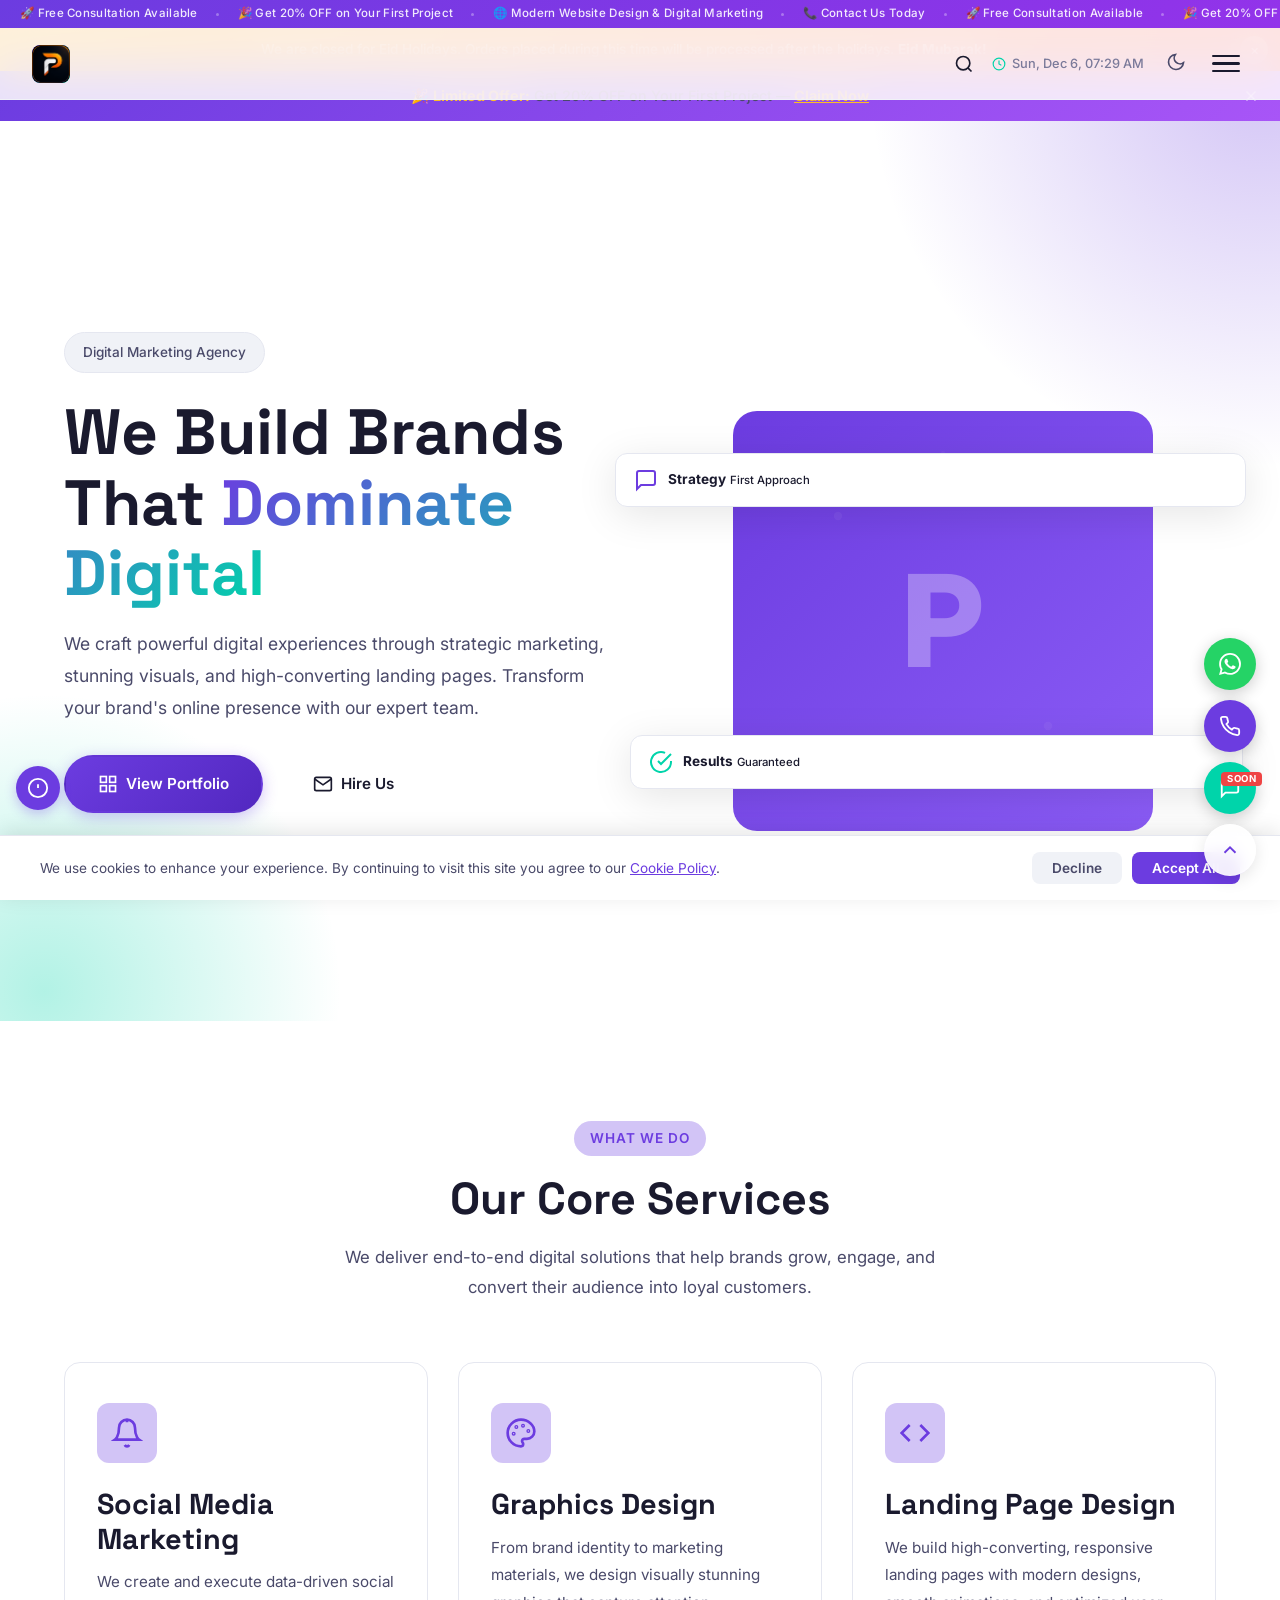
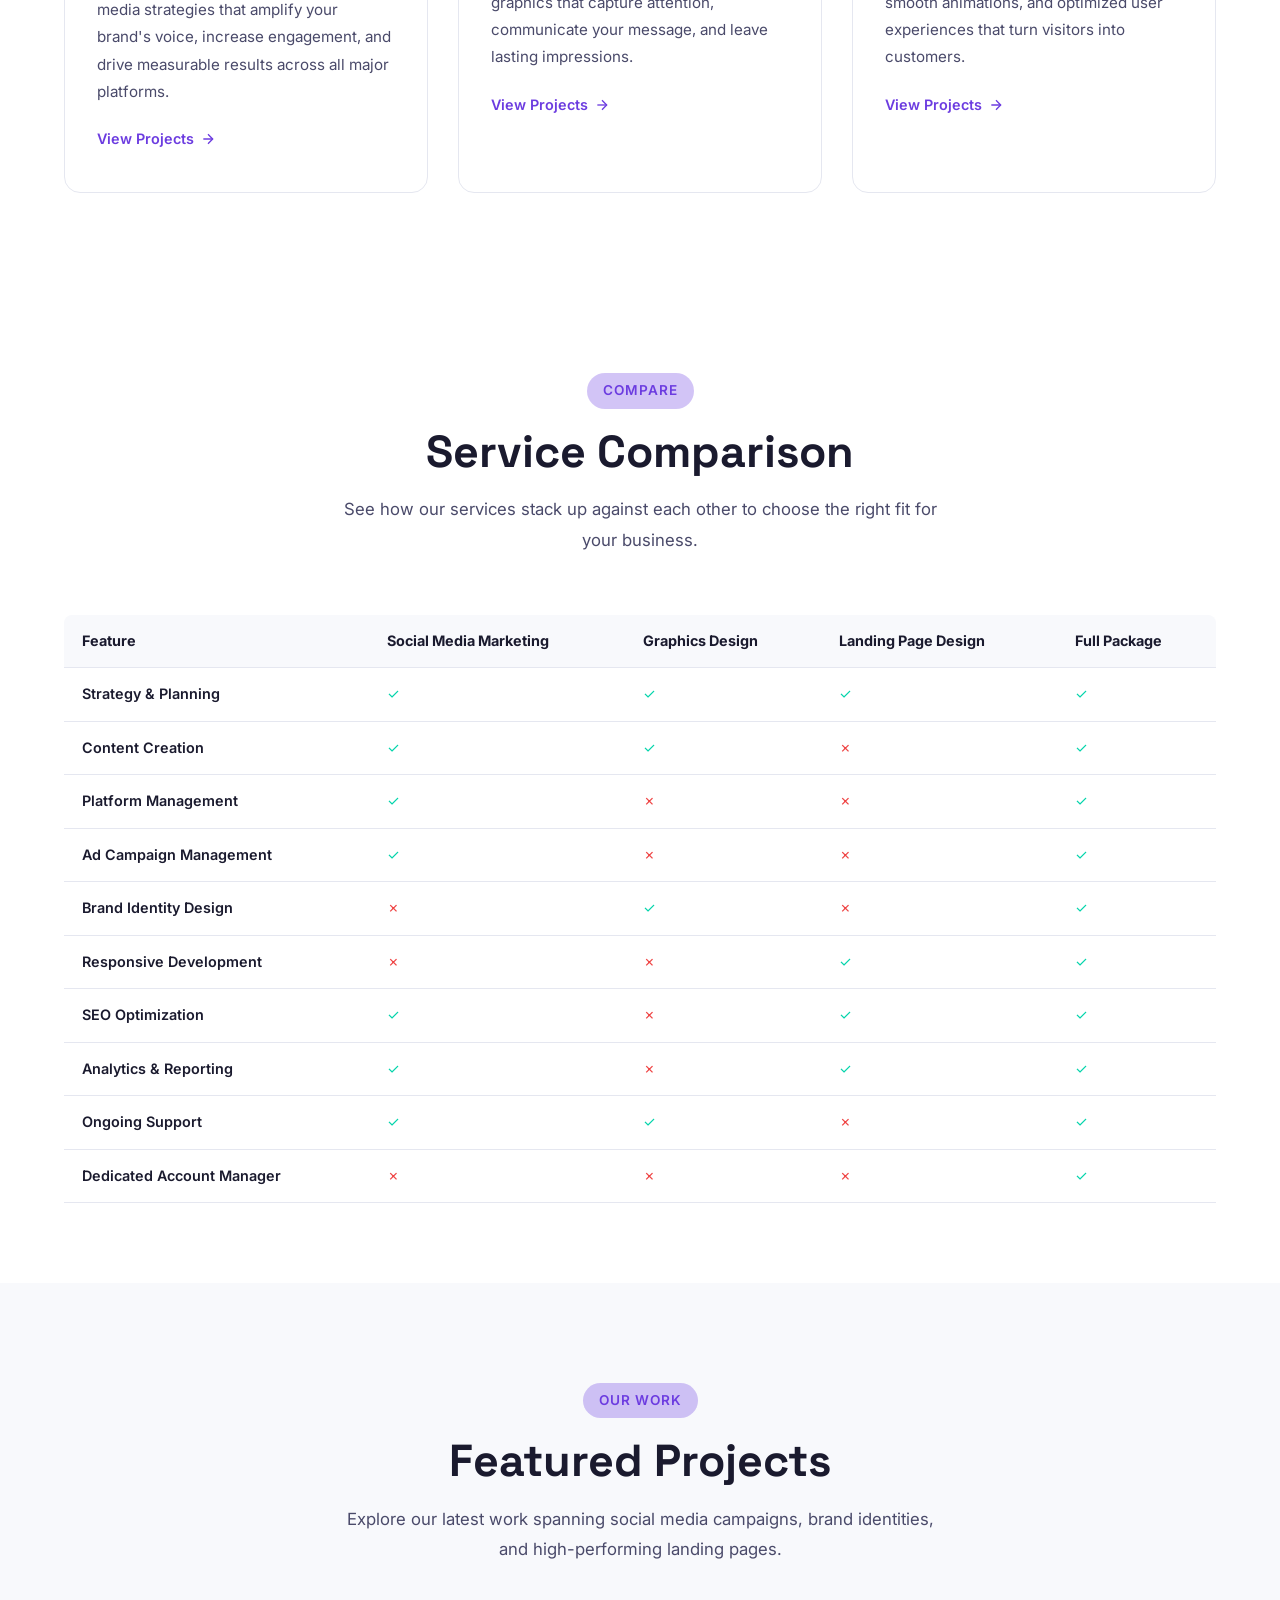
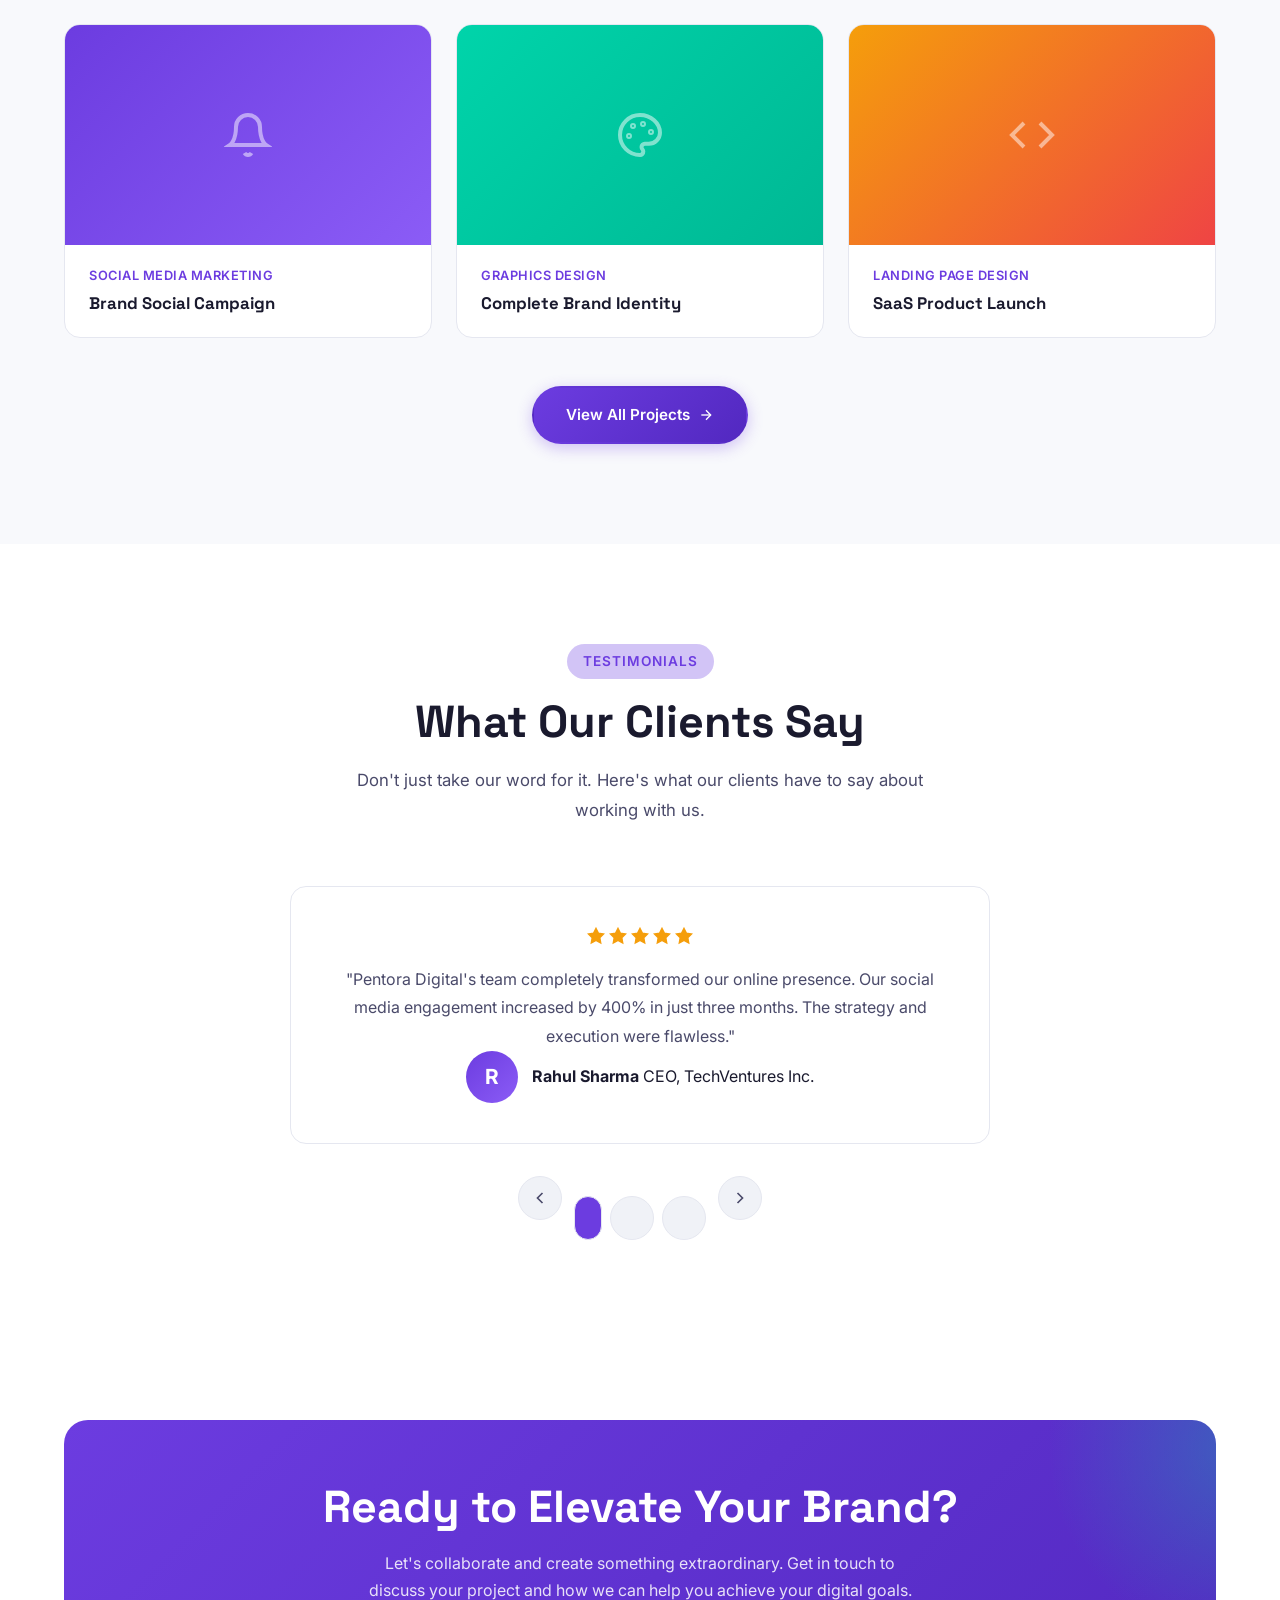
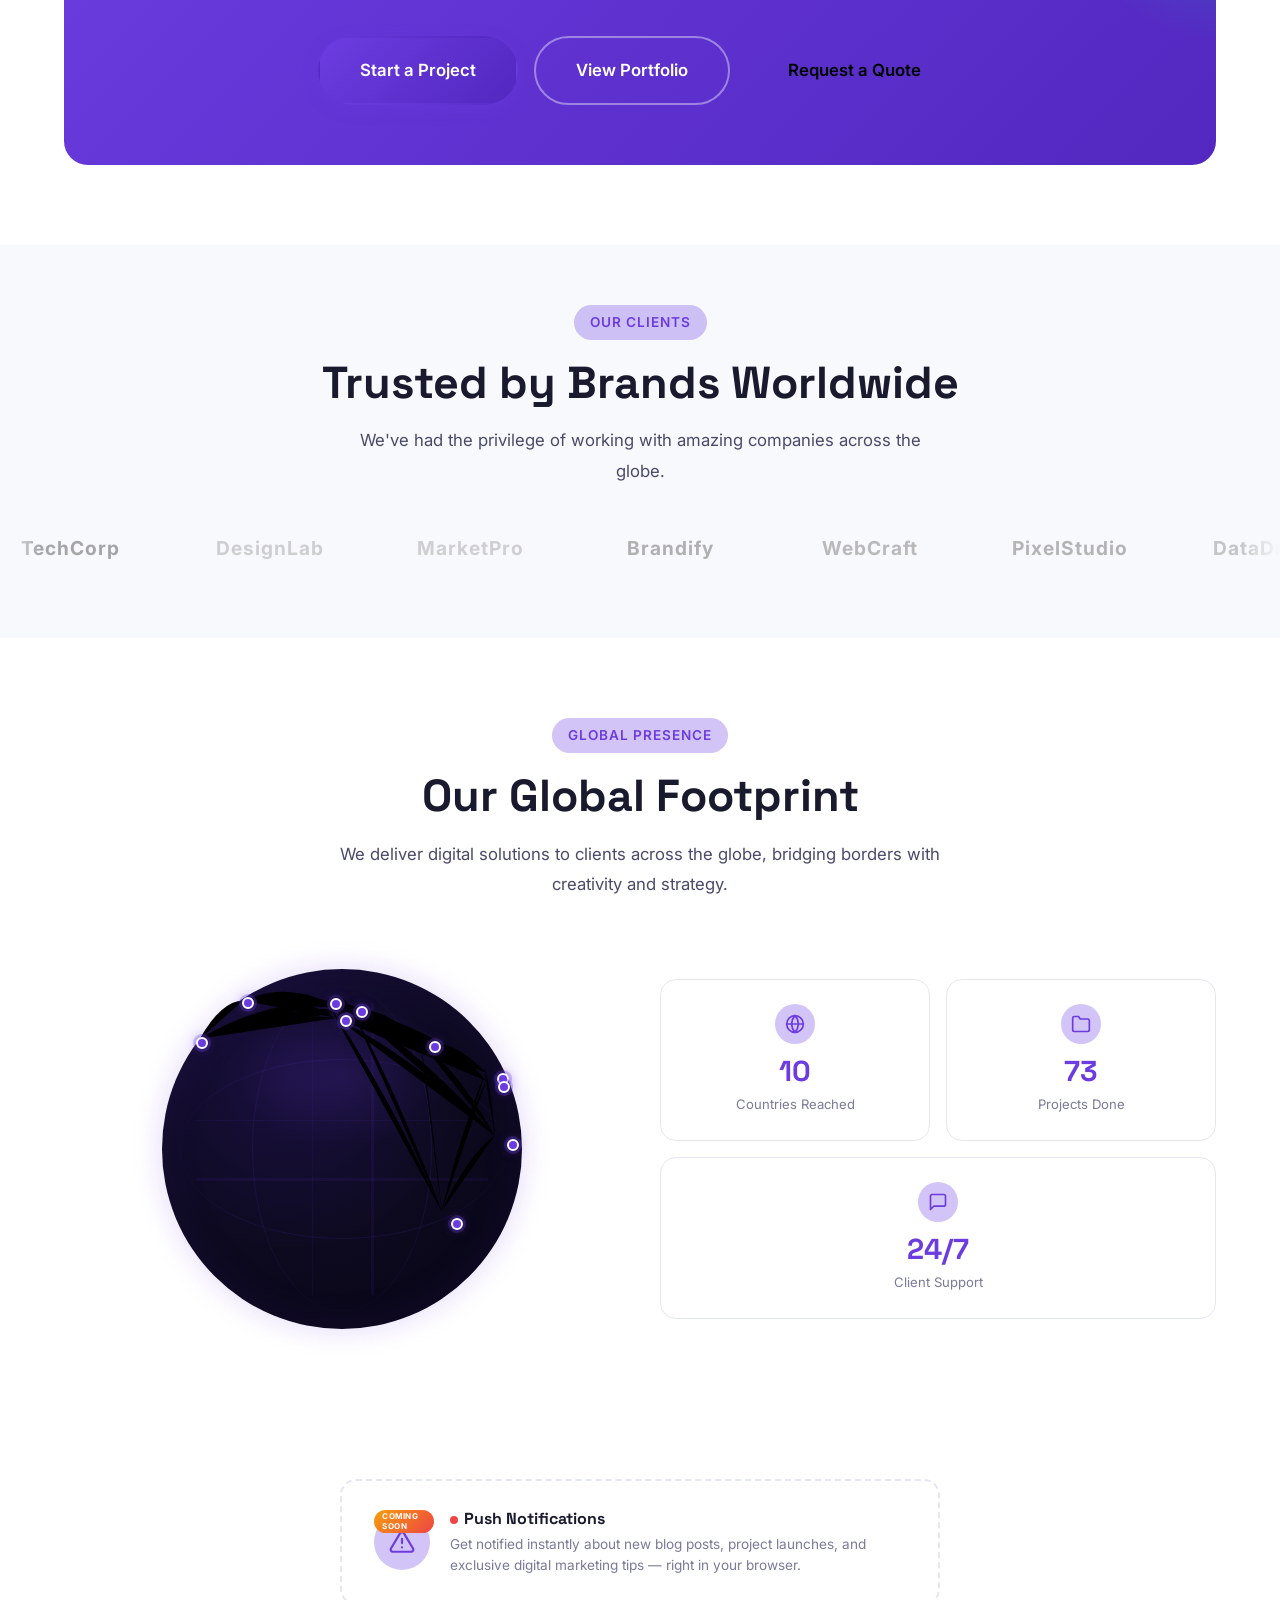
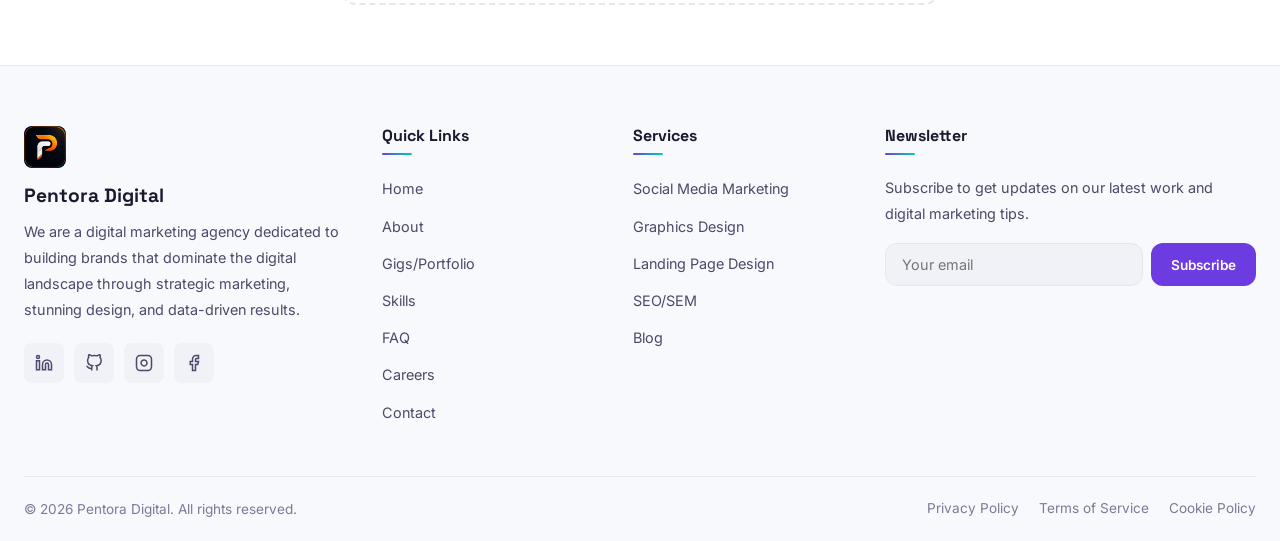
==== commit ec25c981: "Add premium upgrades: interactive globe, push notifications, client marquee, voice search, TTS, smar" ====
--- a/index.html
+++ b/index.html
@@ -15,6 +15,7 @@
     <meta name="twitter:description" content="We Build Brands That Dominate Digital.">
     <title>Pentora Digital | Digital Marketing Agency</title>
     <link rel="stylesheet" href="css/style.css">
+    <link rel="stylesheet" href="css/upgrades.css">
 </head>
 <body>
     <div class="page-loader" id="page-loader">
@@ -33,15 +34,16 @@
     <nav class="navbar">
         <div class="container">
             <a href="index.html" class="nav-brand">
-                <div class="brand-icon"><img src="images/logo.png" alt="Pentora Digital"></div>
-                <span>Pentora Digital</span>
+                <div class="brand-icon"><img src="images/brand_icon.png" alt="Pentora Digital" data-i18n="nav.brand"></div>
             </a>
             <div class="nav-menu">
-                <a href="index.html" class="nav-link active">Home</a>
-                <a href="about.html" class="nav-link">About</a>
-                <a href="portfolio.html" class="nav-link">Gigs/Portfolio</a>
-                <a href="skills.html" class="nav-link">Skills</a>
-                <a href="contact.html" class="nav-link">Contact</a>
+                <a href="index.html" class="nav-link active" data-i18n="nav.home">Home</a>
+                <a href="about.html" class="nav-link" data-i18n="nav.about">About</a>
+                <a href="portfolio.html" class="nav-link" data-i18n="nav.portfolio">Gigs/Portfolio</a>
+                <a href="skills.html" class="nav-link" data-i18n="nav.skills">Skills</a>
+                <a href="faq.html" class="nav-link" data-i18n="nav.faq">FAQ</a>
+                <a href="careers.html" class="nav-link" data-i18n="nav.careers">Careers</a>
+                <a href="contact.html" class="nav-link" data-i18n="nav.contact">Contact</a>
             </div>
             <div class="nav-actions">
                 <div class="nav-social">
@@ -54,7 +56,7 @@
                     <span class="icon-sun"><svg viewBox="0 0 24 24" stroke="currentColor" stroke-width="2" fill="none" style="width:20px;height:20px"><circle cx="12" cy="12" r="5"/><line x1="12" y1="1" x2="12" y2="3"/><line x1="12" y1="21" x2="12" y2="23"/><line x1="4.22" y1="4.22" x2="5.64" y2="5.64"/><line x1="18.36" y1="18.36" x2="19.78" y2="19.78"/><line x1="1" y1="12" x2="3" y2="12"/><line x1="21" y1="12" x2="23" y2="12"/><line x1="4.22" y1="19.78" x2="5.64" y2="18.36"/><line x1="18.36" y1="5.64" x2="19.78" y2="4.22"/></svg></span>
                     <span class="icon-moon"><svg viewBox="0 0 24 24" stroke="currentColor" stroke-width="2" fill="none" style="width:20px;height:20px"><path d="M21 12.79A9 9 0 1 1 11.21 3 7 7 0 0 0 21 12.79z"/></svg></span>
                 </button>
-                <a href="contact.html" class="btn-hire">Hire Us</a>
+                <a href="contact.html" class="btn-hire" data-i18n="nav.hire">Hire Us</a>
             </div>
             <div class="hamburger" aria-label="Menu">
                 <span></span><span></span><span></span>
@@ -63,13 +65,15 @@
     </nav>
     <div class="mobile-menu">
         <div class="mobile-menu-panel">
-            <a href="index.html" class="mobile-nav-link active">Home</a>
-            <a href="about.html" class="mobile-nav-link">About</a>
-            <a href="portfolio.html" class="mobile-nav-link">Gigs/Portfolio</a>
-            <a href="skills.html" class="mobile-nav-link">Skills</a>
-            <a href="contact.html" class="mobile-nav-link">Contact</a>
+            <a href="index.html" class="mobile-nav-link active" data-i18n="nav.home">Home</a>
+            <a href="about.html" class="mobile-nav-link" data-i18n="nav.about">About</a>
+            <a href="portfolio.html" class="mobile-nav-link" data-i18n="nav.portfolio">Gigs/Portfolio</a>
+            <a href="skills.html" class="mobile-nav-link" data-i18n="nav.skills">Skills</a>
+            <a href="faq.html" class="mobile-nav-link" data-i18n="nav.faq">FAQ</a>
+            <a href="careers.html" class="mobile-nav-link" data-i18n="nav.careers">Careers</a>
+            <a href="contact.html" class="mobile-nav-link" data-i18n="nav.contact">Contact</a>
             <div class="mobile-nav-actions">
-                <a href="contact.html" class="btn btn-primary" style="text-align:center;justify-content:center;margin-top:16px">Hire Us</a>
+                <a href="contact.html" class="btn btn-primary" style="text-align:center;justify-content:center;margin-top:16px" data-i18n="nav.hire">Hire Us</a>
             </div>
             <div class="mobile-social">
                 <a href="#" aria-label="LinkedIn"><svg viewBox="0 0 24 24" stroke="currentColor" stroke-width="2" fill="none" style="width:18px;height:18px"><path d="M16 8a6 6 0 0 1 6 6v7h-4v-7a2 2 0 0 0-2-2 2 2 0 0 0-2 2v7h-4v-7a6 6 0 0 1 6-6z"/><rect x="2" y="9" width="4" height="12"/><circle cx="4" cy="4" r="2"/></svg></a>
@@ -85,9 +89,9 @@
         <section class="hero" id="hero">
             <div class="container">
                 <div class="hero-content">
-                    <span class="hero-badge">Digital Marketing Agency</span>
-                    <h1>We Build Brands That <span class="gradient-text">Dominate Digital</span></h1>
-                    <p class="hero-desc">We craft powerful digital experiences through strategic marketing, stunning visuals, and high-converting landing pages. Transform your brand's online presence with our expert team.</p>
+                    <span class="hero-badge" data-i18n="hero.tag">Digital Marketing Agency</span>
+                    <h1 data-i18n="hero.title">We Build Brands That <span class="gradient-text">Dominate Digital</span></h1>
+                    <p class="hero-desc" data-i18n="hero.desc">We craft powerful digital experiences through strategic marketing, stunning visuals, and high-converting landing pages. Transform your brand's online presence with our expert team.</p>
                     <div class="hero-buttons">
                         <a href="portfolio.html" class="btn btn-primary">
                             <svg viewBox="0 0 24 24" stroke="currentColor" stroke-width="2" fill="none" style="width:20px;height:20px">
@@ -155,8 +159,8 @@
         <section class="section" id="services">
             <div class="container">
                 <div class="section-header">
-                    <span class="section-tag">What We Do</span>
-                    <h2 class="section-title">Our Core Services</h2>
+                    <span class="section-tag" data-i18n="services.tag">What We Do</span>
+                    <h2 class="section-title" data-i18n="services.title">Our Core Services</h2>
                     <p class="section-description">We deliver end-to-end digital solutions that help brands grow, engage, and convert their audience into loyal customers.</p>
                 </div>
 
@@ -222,12 +226,48 @@
             </div>
         </section>
 
+        <!-- SERVICE COMPARISON SECTION -->
+        <section class="section comparison-section" id="service-comparison">
+            <div class="container">
+                <div class="section-header">
+                    <span class="section-tag">Compare</span>
+                    <h2 class="section-title">Service Comparison</h2>
+                    <p class="section-description">See how our services stack up against each other to choose the right fit for your business.</p>
+                </div>
+                <div class="comparison-table-wrapper">
+                    <table class="comparison-table">
+                        <thead>
+                            <tr>
+                                <th>Feature</th>
+                                <th>Social Media Marketing</th>
+                                <th>Graphics Design</th>
+                                <th>Landing Page Design</th>
+                                <th>Full Package</th>
+                            </tr>
+                        </thead>
+                        <tbody>
+                            <tr><td>Strategy & Planning</td><td class="check">&#10003;</td><td class="check">&#10003;</td><td class="check">&#10003;</td><td class="check">&#10003;</td></tr>
+                            <tr><td>Content Creation</td><td class="check">&#10003;</td><td class="check">&#10003;</td><td class="cross">&#10007;</td><td class="check">&#10003;</td></tr>
+                            <tr><td>Platform Management</td><td class="check">&#10003;</td><td class="cross">&#10007;</td><td class="cross">&#10007;</td><td class="check">&#10003;</td></tr>
+                            <tr><td>Ad Campaign Management</td><td class="check">&#10003;</td><td class="cross">&#10007;</td><td class="cross">&#10007;</td><td class="check">&#10003;</td></tr>
+                            <tr><td>Brand Identity Design</td><td class="cross">&#10007;</td><td class="check">&#10003;</td><td class="cross">&#10007;</td><td class="check">&#10003;</td></tr>
+                            <tr><td>Responsive Development</td><td class="cross">&#10007;</td><td class="cross">&#10007;</td><td class="check">&#10003;</td><td class="check">&#10003;</td></tr>
+                            <tr><td>SEO Optimization</td><td class="check">&#10003;</td><td class="cross">&#10007;</td><td class="check">&#10003;</td><td class="check">&#10003;</td></tr>
+                            <tr><td>Analytics & Reporting</td><td class="check">&#10003;</td><td class="cross">&#10007;</td><td class="check">&#10003;</td><td class="check">&#10003;</td></tr>
+                            <tr><td>Ongoing Support</td><td class="check">&#10003;</td><td class="check">&#10003;</td><td class="cross">&#10007;</td><td class="check">&#10003;</td></tr>
+                            <tr><td>Dedicated Account Manager</td><td class="cross">&#10007;</td><td class="cross">&#10007;</td><td class="cross">&#10007;</td><td class="check">&#10003;</td></tr>
+                        </tbody>
+                    </table>
+                </div>
+            </div>
+        </section>
+
         <!-- PORTFOLIO SECTION -->
         <section class="section section-alt" id="portfolio">
             <div class="container">
                 <div class="section-header">
-                    <span class="section-tag">Our Work</span>
-                    <h2 class="section-title">Featured Projects</h2>
+                    <span class="section-tag" data-i18n="portfolio.tag">Our Work</span>
+                    <h2 class="section-title" data-i18n="portfolio.title">Featured Projects</h2>
                     <p class="section-description">Explore our latest work spanning social media campaigns, brand identities, and high-performing landing pages.</p>
                 </div>
 
@@ -421,8 +461,8 @@
         <section class="section" id="testimonials">
             <div class="container">
                 <div class="section-header">
-                    <span class="section-tag">Testimonials</span>
-                    <h2 class="section-title">What Our Clients Say</h2>
+                    <span class="section-tag" data-i18n="testimonials.tag">Testimonials</span>
+                    <h2 class="section-title" data-i18n="testimonials.title">What Our Clients Say</h2>
                     <p class="section-description">Don't just take our word for it. Here's what our clients have to say about working with us.</p>
                 </div>
 
@@ -550,24 +590,78 @@
         <section class="cta-section">
             <div class="container">
                 <div class="cta-banner">
-                    <h2>Ready to Elevate Your Brand?</h2>
-                    <p>Let's collaborate and create something extraordinary. Get in touch to discuss your project and how we can help you achieve your digital goals.</p>
+                    <h2 data-i18n="cta.title">Ready to Elevate Your Brand?</h2>
+                    <p data-i18n="cta.desc">Let's collaborate and create something extraordinary. Get in touch to discuss your project and how we can help you achieve your digital goals.</p>
                     <div class="cta-buttons">
-                        <a href="contact.html" class="btn btn-primary btn-lg">Start a Project</a>
-                        <a href="portfolio.html" class="btn btn-secondary btn-lg">View Portfolio</a>
-                    </div>
-                </div>
-            </div>
-        </section>
+                        <a href="contact.html" class="btn btn-primary btn-lg" data-i18n="cta.start">Start a Project</a>
+                        <a href="portfolio.html" class="btn btn-secondary btn-lg" data-i18n="cta.portfolio">View Portfolio</a>
+                        <button onclick="showQuoteForm()" class="btn btn-outline btn-lg" data-i18n="cta.quote">Request a Quote</button>
+                    </div>
+                </div>
+            </div>
+        </section>
+        <!-- CLIENT LOGO MARQUEE -->
+        <section class="client-marquee-section" data-section="clients">
+            <div class="container">
+                <div class="section-header">
+                    <span class="section-tag" data-i18n="clients.tag">Our Clients</span>
+                    <h2 class="section-title" data-i18n="clients.title">Trusted by Brands Worldwide</h2>
+                    <p class="section-description" data-i18n="clients.desc">We've had the privilege of working with amazing companies across the globe.</p>
+                </div>
+            </div>
+        </section>
+
+        <!-- INTERACTIVE GLOBE -->
+        <section class="globe-section" data-section="globe">
+            <div class="container">
+                <div class="section-header">
+                    <span class="section-tag" data-i18n="globe.tag">Global Presence</span>
+                    <h2 class="section-title" data-i18n="globe.title">Our Global Footprint</h2>
+                    <p class="section-description" data-i18n="globe.desc">We deliver digital solutions to clients across the globe, bridging borders with creativity and strategy.</p>
+                </div>
+                <div class="globe-layout">
+                    <div class="globe-visual">
+                        <div class="globe-container" id="globe-container">
+                            <div class="globe-sphere" id="globe-sphere">
+                                <div class="globe-grid globe-grid-h"></div>
+                                <div class="globe-grid globe-grid-v"></div>
+                                <div class="globe-glow"></div>
+                            </div>
+                            <svg class="globe-lines" id="globe-lines" viewBox="0 0 400 400"></svg>
+                            <div class="globe-dots" id="globe-dots"></div>
+                            <div class="globe-tooltip" id="globe-tooltip"></div>
+                        </div>
+                    </div>
+                    <div class="globe-stats" id="globe-stats"></div>
+                </div>
+            </div>
+        </section>
+
+        <!-- PUSH NOTIFICATIONS COMING SOON -->
+        <section class="push-notif-section">
+            <div class="container">
+                <div class="push-notif-card">
+                    <div class="push-notif-icon">
+                        <svg viewBox="0 0 24 24" fill="none" stroke="currentColor" stroke-width="2" stroke-linecap="round" stroke-linejoin="round"><path d="M10.29 3.86L1.82 18a2 2 0 0 0 1.71 3h16.94a2 2 0 0 0 1.71-3L13.71 3.86a2 2 0 0 0-3.42 0z"/><line x1="12" y1="9" x2="12" y2="13"/><line x1="12" y1="17" x2="12.01" y2="17"/></svg>
+                        <span class="push-notif-badge">Coming Soon</span>
+                    </div>
+                    <div class="push-notif-info">
+                        <h4><span class="push-notif-dot"></span>Push Notifications</h4>
+                        <p>Get notified instantly about new blog posts, project launches, and exclusive digital marketing tips — right in your browser.</p>
+                    </div>
+                </div>
+            </div>
+        </section>
+
     </main>
 
     <footer class="footer">
         <div class="container">
             <div class="footer-grid">
                 <div class="footer-brand">
-                    <div class="brand-icon"><img src="images/logo.png" alt="Pentora Digital"></div>
-                    <h3>Pentora Digital</h3>
-                    <p>We are a digital marketing agency dedicated to building brands that dominate the digital landscape through strategic marketing, stunning design, and data-driven results.</p>
+                    <div class="brand-icon"><img src="images/brand_icon.png" alt="Pentora Digital"></div>
+                    <h3 data-i18n="footer.company">Pentora Digital</h3>
+                    <p data-i18n="footer.tagline">We are a digital marketing agency dedicated to building brands that dominate the digital landscape through strategic marketing, stunning design, and data-driven results.</p>
                     <div class="footer-social">
                         <a href="#" aria-label="LinkedIn"><svg viewBox="0 0 24 24" stroke="currentColor" stroke-width="2" fill="none" style="width:18px;height:18px"><path d="M16 8a6 6 0 0 1 6 6v7h-4v-7a2 2 0 0 0-2-2 2 2 0 0 0-2 2v7h-4v-7a6 6 0 0 1 6-6z"/><rect x="2" y="9" width="4" height="12"/><circle cx="4" cy="4" r="2"/></svg></a>
                         <a href="#" aria-label="GitHub"><svg viewBox="0 0 24 24" stroke="currentColor" stroke-width="2" fill="none" style="width:18px;height:18px"><path d="M9 19c-5 1.5-5-2.5-7-3m14 6v-3.87a3.37 3.37 0 0 0-.94-2.61c3.14-.35 6.44-1.54 6.44-7A5.44 5.44 0 0 0 20 4.77 5.07 5.07 0 0 0 19.91 1S18.73.65 16 2.48a13.38 13.38 0 0 0-7 0C6.27.65 5.09 1 5.09 1A5.07 5.07 0 0 0 5 4.77a5.44 5.44 0 0 0-1.5 3.78c0 5.42 3.3 6.61 6.44 7A3.37 3.37 0 0 0 9 18.13V22"/></svg></a>
@@ -576,44 +670,48 @@
                     </div>
                 </div>
                 <div class="footer-column">
-                    <h4>Quick Links</h4>
+                    <h4 data-i18n="footer.quick">Quick Links</h4>
                     <ul>
-                        <li><a href="index.html">Home</a></li>
-                        <li><a href="about.html">About</a></li>
-                        <li><a href="portfolio.html">Gigs/Portfolio</a></li>
-                        <li><a href="skills.html">Skills</a></li>
-                        <li><a href="contact.html">Contact</a></li>
+                        <li><a href="index.html" data-i18n="nav.home">Home</a></li>
+                        <li><a href="about.html" data-i18n="nav.about">About</a></li>
+                        <li><a href="portfolio.html" data-i18n="nav.portfolio">Gigs/Portfolio</a></li>
+                        <li><a href="skills.html" data-i18n="nav.skills">Skills</a></li>
+                        <li><a href="faq.html" data-i18n="nav.faq">FAQ</a></li>
+                        <li><a href="careers.html" data-i18n="nav.careers">Careers</a></li>
+                        <li><a href="contact.html" data-i18n="nav.contact">Contact</a></li>
                     </ul>
                 </div>
                 <div class="footer-column">
-                    <h4>Services</h4>
+                    <h4 data-i18n="footer.services">Services</h4>
                     <ul>
-                        <li><a href="portfolio.html">Social Media Marketing</a></li>
-                        <li><a href="portfolio.html">Graphics Design</a></li>
-                        <li><a href="portfolio.html">Landing Page Design</a></li>
-                        <li><a href="portfolio.html">SEO/SEM</a></li>
+                        <li><a href="portfolio.html" data-i18n="footer.smm">Social Media Marketing</a></li>
+                        <li><a href="portfolio.html" data-i18n="footer.gd">Graphics Design</a></li>
+                        <li><a href="portfolio.html" data-i18n="footer.lpd">Landing Page Design</a></li>
+                        <li><a href="portfolio.html" data-i18n="footer.seo">SEO/SEM</a></li>
                         <li><a href="blog.html">Blog</a></li>
                     </ul>
                 </div>
                 <div class="footer-column footer-newsletter">
-                    <h4>Newsletter</h4>
-                    <p>Subscribe to get updates on our latest work and digital marketing tips.</p>
+                    <h4 data-i18n="footer.newsletter">Newsletter</h4>
+                    <p data-i18n="footer.newsletter-desc">Subscribe to get updates on our latest work and digital marketing tips.</p>
                     <form class="newsletter-form">
                         <input type="email" placeholder="Your email" required>
-                        <button type="submit">Subscribe</button>
+                        <button type="submit" data-i18n="footer.subscribe">Subscribe</button>
                     </form>
                 </div>
             </div>
             <div class="footer-bottom">
-                <p>&copy; 2026 Pentora Digital. All rights reserved.</p>
+                <p data-i18n="footer.rights">&copy; 2026 Pentora Digital. All rights reserved.</p>
                 <div class="footer-bottom-links">
-                    <a href="privacy.html">Privacy Policy</a>
-                    <a href="terms.html">Terms of Service</a>
+                    <a href="privacy.html" data-i18n="footer.privacy">Privacy Policy</a>
+                    <a href="terms.html" data-i18n="footer.terms">Terms of Service</a>
+                    <a href="cookie-policy.html" data-i18n="footer.cookie">Cookie Policy</a>
                 </div>
             </div>
         </div>
     </footer>
 
     <script src="js/main.js"></script>
+    <script src="js/upgrades.js"></script>
 </body>
 </html>
--- a/css/style.css
+++ b/css/style.css
@@ -585,6 +585,9 @@
   align-items: center;
   justify-content: space-between;
   width: 100%;
+  max-width: var(--container-wide);
+  padding-left: 32px;
+  padding-right: 32px;
 }
 
 .nav-brand {
@@ -2660,8 +2663,8 @@
   }
 }
 
-/* --- Tablet & Mobile Navigation (1052px and below) --- */
-@media (max-width: 1052px) {
+/* --- Tablet & Mobile Navigation (1283px and below) --- */
+@media (max-width: 1283px) {
   .nav-menu,
   .nav-social,
   .btn-hire {
--- a/css/upgrades.css
+++ b/css/upgrades.css
@@ -0,0 +1,2091 @@
+/* ============================================
+   PENTORA DIGITAL - PREMIUM UPGRADES STYLES
+   ============================================ */
+
+/* --- Announcement Bar --- */
+.announcement-bar {
+  background: linear-gradient(135deg, var(--primary), #9333ea, var(--primary-light));
+  background-size: 200% 200%;
+  animation: announcementBg 6s ease infinite;
+  color: #fff;
+  height: 28px;
+  overflow: hidden;
+  position: relative;
+  z-index: 1001;
+  margin-bottom: 0;
+}
+@keyframes announcementBg {
+  0%, 100% { background-position: 0% 50%; }
+  50% { background-position: 100% 50%; }
+}
+.announcement-bar-inner {
+  display: flex;
+  align-items: center;
+  height: 100%;
+  white-space: nowrap;
+  animation: announcementScroll 40s linear infinite;
+  width: max-content;
+}
+.announcement-bar-item {
+  display: inline-flex;
+  align-items: center;
+  gap: 5px;
+  padding: 0 20px;
+  font-size: 0.72rem;
+  font-weight: 500;
+  letter-spacing: 0.3px;
+  opacity: 0.9;
+  position: relative;
+}
+.announcement-bar-item:not(:last-child)::after {
+  content: '';
+  position: absolute;
+  right: -1px;
+  width: 3px;
+  height: 3px;
+  border-radius: 50%;
+  background: rgba(255,255,255,0.35);
+}
+@keyframes announcementScroll {
+  0% { transform: translateX(0); }
+  100% { transform: translateX(-50%); }
+}
+body.has-announcement .navbar {
+  top: 28px;
+  transition: top 0.3s ease, box-shadow var(--transition-base);
+}
+body.has-announcement .navbar.scrolled {
+  top: 0;
+}
+body.has-announcement .hero {
+  padding-top: calc(var(--navbar-height) + 28px);
+}
+body.has-announcement .section:first-of-type,
+body.has-announcement main > .section:first-child {
+  padding-top: calc(var(--navbar-height) + 28px + 60px);
+}
+body.has-announcement .page-404 {
+  padding-top: calc(var(--navbar-height) + 28px);
+}
+
+/* --- Floating Action Buttons --- */
+.floating-actions {
+  position: fixed;
+  bottom: 24px;
+  right: 24px;
+  z-index: 999;
+  display: flex;
+  flex-direction: column;
+  gap: 10px;
+  align-items: flex-end;
+}
+.floating-btn {
+  width: 52px;
+  height: 52px;
+  border-radius: 50%;
+  border: none;
+  cursor: pointer;
+  display: flex;
+  align-items: center;
+  justify-content: center;
+  box-shadow: 0 4px 16px rgba(0,0,0,0.2);
+  transition: all 0.3s ease;
+  position: relative;
+  color: #fff;
+}
+.floating-btn:hover {
+  transform: scale(1.1);
+  box-shadow: 0 6px 24px rgba(0,0,0,0.3);
+}
+.floating-btn svg {
+  width: 22px;
+  height: 22px;
+}
+.floating-btn-whatsapp { background: #25D366; }
+.floating-btn-whatsapp:hover { background: #1ebe5d; }
+.floating-btn-phone { background: var(--primary); }
+.floating-btn-phone:hover { background: var(--primary-dark); }
+.floating-btn-chat {
+  background: var(--accent);
+  position: relative;
+}
+.floating-btn-chat:hover { background: var(--accent-dark); }
+.floating-btn-top {
+  background: rgba(255,255,255,0.9);
+  backdrop-filter: blur(8px);
+  -webkit-backdrop-filter: blur(8px);
+  color: var(--primary);
+  box-shadow: 0 4px 16px rgba(0,0,0,0.1);
+  opacity: 0;
+  transform: translateY(20px) scale(0.85);
+  pointer-events: none;
+  border: 1px solid rgba(255,255,255,0.3);
+}
+[data-theme="dark"] .floating-btn-top {
+  background: rgba(30,30,48,0.9);
+  border-color: rgba(255,255,255,0.08);
+  color: var(--primary-light);
+  box-shadow: 0 4px 20px rgba(0,0,0,0.3);
+}
+.floating-btn-top.show {
+  opacity: 1;
+  transform: translateY(0) scale(1);
+  pointer-events: auto;
+}
+.floating-btn-top:hover {
+  background: #fff;
+  box-shadow: 0 6px 24px rgba(108,60,224,0.2);
+  color: var(--primary-dark);
+  transform: translateY(-3px) scale(1.05);
+}
+[data-theme="dark"] .floating-btn-top:hover {
+  background: rgba(40,40,60,0.95);
+  box-shadow: 0 6px 24px rgba(139,92,246,0.25);
+  color: #fff;
+}
+.floating-btn .coming-soon-badge {
+  position: absolute;
+  top: -6px;
+  right: -6px;
+  background: #ef4444;
+  color: #fff;
+  font-size: 0.6rem;
+  font-weight: 700;
+  padding: 2px 6px;
+  border-radius: 4px;
+  text-transform: uppercase;
+  letter-spacing: 0.5px;
+  line-height: 1;
+}
+
+/* --- Live Search --- */
+.search-trigger {
+  background: none;
+  border: none;
+  cursor: pointer;
+  display: flex;
+  align-items: center;
+  justify-content: center;
+  color: var(--text-primary);
+  padding: 6px;
+  border-radius: var(--radius-sm);
+  transition: background 0.2s;
+}
+.search-trigger:hover { background: var(--bg-tertiary); }
+.search-trigger svg { width: 20px; height: 20px; }
+
+.search-overlay {
+  position: fixed;
+  inset: 0;
+  background: rgba(0,0,0,0.6);
+  backdrop-filter: blur(8px);
+  z-index: 2000;
+  display: none;
+  align-items: flex-start;
+  justify-content: center;
+  padding: 80px 16px;
+}
+.search-overlay.open { display: flex; }
+.search-modal {
+  background: var(--bg-card);
+  border-radius: var(--radius-lg);
+  width: 100%;
+  max-width: 640px;
+  box-shadow: var(--shadow-xl);
+  overflow: hidden;
+  animation: searchSlideIn 0.3s ease;
+}
+@keyframes searchSlideIn {
+  from { opacity: 0; transform: translateY(-20px) scale(0.97); }
+  to { opacity: 1; transform: translateY(0) scale(1); }
+}
+.search-modal-header {
+  display: flex;
+  align-items: center;
+  gap: 12px;
+  padding: 16px 20px;
+  border-bottom: 1px solid var(--border-color);
+}
+.search-modal-header svg {
+  width: 20px;
+  height: 20px;
+  color: var(--text-tertiary);
+  flex-shrink: 0;
+}
+.search-modal-input {
+  flex: 1;
+  border: none;
+  background: none;
+  font-size: 1.05rem;
+  color: var(--text-primary);
+  outline: none;
+  font-family: var(--font-primary);
+}
+.search-modal-input::placeholder { color: var(--text-tertiary); }
+.search-modal-close {
+  background: none;
+  border: none;
+  cursor: pointer;
+  color: var(--text-tertiary);
+  padding: 4px;
+  display: flex;
+  border-radius: var(--radius-sm);
+  transition: color 0.2s;
+}
+.search-modal-close:hover { color: var(--text-primary); }
+.search-modal-close svg { width: 20px; height: 20px; }
+.search-modal-results {
+  max-height: 400px;
+  overflow-y: auto;
+  padding: 8px 0;
+}
+.search-result-item {
+  display: flex;
+  align-items: center;
+  gap: 12px;
+  padding: 12px 20px;
+  text-decoration: none;
+  color: var(--text-primary);
+  transition: background 0.2s;
+}
+.search-result-item:hover { background: var(--bg-secondary); }
+.search-result-icon {
+  width: 36px;
+  height: 36px;
+  border-radius: var(--radius-sm);
+  background: var(--bg-tertiary);
+  display: flex;
+  align-items: center;
+  justify-content: center;
+  flex-shrink: 0;
+}
+.search-result-icon svg {
+  width: 18px;
+  height: 18px;
+  color: var(--primary);
+}
+.search-result-info { flex: 1; }
+.search-result-info strong {
+  display: block;
+  font-size: 0.9rem;
+  margin-bottom: 2px;
+}
+.search-result-info span {
+  font-size: 0.8rem;
+  color: var(--text-tertiary);
+}
+.search-no-results {
+  padding: 40px 20px;
+  text-align: center;
+  color: var(--text-tertiary);
+}
+
+/* --- Cookie Consent --- */
+.cookie-consent {
+  position: fixed;
+  bottom: 0;
+  left: 0;
+  right: 0;
+  background: var(--bg-card);
+  border-top: 1px solid var(--border-color);
+  box-shadow: 0 -4px 20px rgba(0,0,0,0.1);
+  z-index: 998;
+  padding: 16px 24px;
+  display: none;
+  animation: cookieSlideUp 0.4s ease;
+}
+.cookie-consent.show { display: block; }
+@keyframes cookieSlideUp {
+  from { transform: translateY(100%); opacity: 0; }
+  to { transform: translateY(0); opacity: 1; }
+}
+.cookie-consent-inner {
+  max-width: var(--container-max);
+  margin: 0 auto;
+  display: flex;
+  align-items: center;
+  gap: 20px;
+  flex-wrap: wrap;
+}
+.cookie-consent p {
+  flex: 1;
+  font-size: 0.85rem;
+  margin: 0;
+  min-width: 280px;
+  color: var(--text-secondary);
+}
+.cookie-consent p a {
+  color: var(--primary);
+  text-decoration: underline;
+}
+.cookie-actions {
+  display: flex;
+  gap: 10px;
+  flex-shrink: 0;
+}
+.cookie-btn {
+  padding: 8px 20px;
+  border-radius: var(--radius-sm);
+  border: none;
+  font-size: 0.85rem;
+  font-weight: 600;
+  cursor: pointer;
+  transition: all 0.2s;
+}
+.cookie-btn-accept { background: var(--primary); color: #fff; }
+.cookie-btn-accept:hover { background: var(--primary-dark); }
+.cookie-btn-decline {
+  background: var(--bg-tertiary);
+  color: var(--text-secondary);
+}
+.cookie-btn-decline:hover { background: var(--border-color); }
+
+/* --- Exit Intent Popup --- */
+.exit-popup-overlay {
+  position: fixed;
+  inset: 0;
+  background: rgba(0,0,0,0.6);
+  backdrop-filter: blur(6px);
+  z-index: 3000;
+  display: none;
+  align-items: center;
+  justify-content: center;
+  padding: 16px;
+}
+.exit-popup-overlay.open { display: flex; }
+.exit-popup {
+  background: var(--bg-card);
+  border-radius: var(--radius-xl);
+  max-width: 480px;
+  width: 100%;
+  padding: 40px 32px;
+  text-align: center;
+  box-shadow: var(--shadow-xl);
+  position: relative;
+  animation: popupScaleIn 0.35s ease;
+}
+@keyframes popupScaleIn {
+  from { opacity: 0; transform: scale(0.9); }
+  to { opacity: 1; transform: scale(1); }
+}
+.exit-popup-close {
+  position: absolute;
+  top: 12px;
+  right: 12px;
+  background: var(--bg-tertiary);
+  border: none;
+  cursor: pointer;
+  width: 36px;
+  height: 36px;
+  border-radius: 50%;
+  display: flex;
+  align-items: center;
+  justify-content: center;
+  color: var(--text-secondary);
+  transition: all 0.2s;
+}
+.exit-popup-close:hover { background: var(--border-color); color: var(--text-primary); }
+.exit-popup-close svg { width: 18px; height: 18px; }
+.exit-popup-icon {
+  width: 64px;
+  height: 64px;
+  border-radius: 50%;
+  background: var(--primary-glow);
+  display: flex;
+  align-items: center;
+  justify-content: center;
+  margin: 0 auto 16px;
+}
+.exit-popup-icon svg {
+  width: 28px;
+  height: 28px;
+  color: var(--primary);
+}
+.exit-popup h3 {
+  font-size: 1.4rem;
+  margin-bottom: 8px;
+}
+.exit-popup p {
+  font-size: 0.9rem;
+  color: var(--text-secondary);
+  margin-bottom: 20px;
+}
+.exit-popup-form { display: flex; flex-direction: column; gap: 12px; }
+.exit-popup-form input {
+  padding: 12px 16px;
+  border-radius: var(--radius-sm);
+  border: 1px solid var(--border-color);
+  background: var(--bg-secondary);
+  color: var(--text-primary);
+  font-size: 0.9rem;
+  outline: none;
+  font-family: var(--font-primary);
+}
+.exit-popup-form input:focus { border-color: var(--primary); }
+
+/* --- Offer Banner --- */
+.offer-banner {
+  background: linear-gradient(135deg, var(--primary), #a855f7);
+  color: #fff;
+  text-align: center;
+  padding: 12px 16px;
+  position: relative;
+  z-index: 1;
+  display: none;
+}
+.offer-banner.show { display: block; }
+.offer-banner p {
+  margin: 0;
+  font-size: 0.9rem;
+  font-weight: 500;
+}
+.offer-banner strong { color: #fbbf24; }
+.offer-banner-close {
+  position: absolute;
+  right: 16px;
+  top: 50%;
+  transform: translateY(-50%);
+  background: none;
+  border: none;
+  color: rgba(255,255,255,0.7);
+  cursor: pointer;
+  padding: 4px;
+  display: flex;
+}
+.offer-banner-close:hover { color: #fff; }
+.offer-banner-close svg { width: 18px; height: 18px; }
+
+/* --- Lead & Quote Modals --- */
+.lead-modal-overlay {
+  position: fixed;
+  inset: 0;
+  background: rgba(0,0,0,0.6);
+  backdrop-filter: blur(6px);
+  z-index: 2500;
+  display: none;
+  align-items: center;
+  justify-content: center;
+  padding: 16px;
+}
+.lead-modal-overlay.open { display: flex; }
+.lead-modal {
+  background: var(--bg-card);
+  border-radius: var(--radius-xl);
+  max-width: 520px;
+  width: 100%;
+  padding: 36px 32px;
+  box-shadow: var(--shadow-xl);
+  position: relative;
+  animation: popupScaleIn 0.35s ease;
+  max-height: 90vh;
+  overflow-y: auto;
+}
+.lead-modal-close {
+  position: absolute;
+  top: 12px;
+  right: 12px;
+  background: var(--bg-tertiary);
+  border: none;
+  cursor: pointer;
+  width: 36px;
+  height: 36px;
+  border-radius: 50%;
+  display: flex;
+  align-items: center;
+  justify-content: center;
+  color: var(--text-secondary);
+  transition: all 0.2s;
+}
+.lead-modal-close:hover { background: var(--border-color); color: var(--text-primary); }
+.lead-modal-close svg { width: 18px; height: 18px; }
+.lead-modal h3 {
+  font-size: 1.3rem;
+  margin-bottom: 4px;
+}
+.lead-modal > p {
+  font-size: 0.85rem;
+  color: var(--text-secondary);
+  margin-bottom: 20px;
+}
+.lead-form { display: flex; flex-direction: column; gap: 12px; }
+.lead-form .form-row { display: flex; gap: 12px; }
+.lead-form .form-group { flex: 1; display: flex; flex-direction: column; gap: 4px; }
+.lead-form label {
+  font-size: 0.8rem;
+  font-weight: 600;
+  color: var(--text-primary);
+}
+.lead-form input,
+.lead-form select,
+.lead-form textarea {
+  padding: 10px 14px;
+  border-radius: var(--radius-sm);
+  border: 1px solid var(--border-color);
+  background: var(--bg-secondary);
+  color: var(--text-primary);
+  font-size: 0.9rem;
+  outline: none;
+  transition: border-color 0.2s;
+  font-family: var(--font-primary);
+}
+.lead-form input:focus,
+.lead-form select:focus,
+.lead-form textarea:focus { border-color: var(--primary); }
+.lead-form textarea { resize: vertical; min-height: 80px; }
+
+/* --- Calculators --- */
+.calculator-section {
+  padding: 80px 0;
+}
+.calculator-grid {
+  display: grid;
+  grid-template-columns: 1fr 1fr;
+  gap: 40px;
+}
+.calculator-card {
+  background: var(--bg-card);
+  border: 1px solid var(--border-color);
+  border-radius: var(--radius-lg);
+  padding: 32px;
+}
+.calculator-card h3 {
+  display: flex;
+  align-items: center;
+  gap: 10px;
+  margin-bottom: 20px;
+  font-size: 1.2rem;
+}
+.calculator-card h3 svg {
+  width: 24px;
+  height: 24px;
+  color: var(--primary);
+}
+.calc-group { margin-bottom: 16px; }
+.calc-group label {
+  display: block;
+  font-size: 0.85rem;
+  font-weight: 600;
+  margin-bottom: 4px;
+  color: var(--text-primary);
+}
+.calc-group input[type="range"] {
+  width: 100%;
+  accent-color: var(--primary);
+}
+.calc-group .range-value {
+  font-size: 0.8rem;
+  color: var(--text-tertiary);
+  margin-top: 2px;
+}
+.calc-result {
+  margin-top: 20px;
+  padding: 16px;
+  background: var(--bg-secondary);
+  border-radius: var(--radius-sm);
+  text-align: center;
+}
+.calc-result .calc-number {
+  font-size: 2rem;
+  font-weight: 800;
+  background: linear-gradient(135deg, var(--primary), var(--accent));
+  -webkit-background-clip: text;
+  -webkit-text-fill-color: transparent;
+  background-clip: text;
+}
+.calc-result p { margin: 4px 0 0; font-size: 0.85rem; color: var(--text-tertiary); }
+
+/* --- Live Clock --- */
+.live-clock {
+  display: flex;
+  align-items: center;
+  gap: 6px;
+  font-size: 0.8rem;
+  font-weight: 500;
+  color: var(--text-tertiary);
+  padding: 6px 0;
+  margin-left: auto;
+}
+.live-clock svg {
+  width: 14px;
+  height: 14px;
+  color: var(--accent);
+}
+
+/* --- FAQ Accordion --- */
+.faq-section { padding: 80px 0; }
+.faq-search {
+  position: relative;
+  margin: 0 auto 32px;
+  max-width: 500px;
+}
+.faq-search svg {
+  position: absolute;
+  left: 14px;
+  top: 50%;
+  transform: translateY(-50%);
+  width: 18px;
+  height: 18px;
+  color: var(--text-tertiary);
+}
+.faq-search input {
+  width: 100%;
+  padding: 12px 14px 12px 44px;
+  border-radius: var(--radius-sm);
+  border: 1px solid var(--border-color);
+  background: var(--bg-secondary);
+  color: var(--text-primary);
+  font-size: 0.9rem;
+  outline: none;
+  font-family: var(--font-primary);
+}
+.faq-search input:focus { border-color: var(--primary); }
+.faq-list { max-width: 800px; margin: 0 auto; display: flex; flex-direction: column; gap: 8px; }
+.faq-item {
+  border: 1px solid var(--border-color);
+  border-radius: var(--radius-md);
+  overflow: hidden;
+  transition: border-color 0.2s;
+}
+.faq-item:hover { border-color: var(--primary-glow); }
+.faq-item.open { border-color: var(--primary); }
+.faq-question {
+  width: 100%;
+  display: flex;
+  align-items: center;
+  justify-content: space-between;
+  gap: 12px;
+  padding: 16px 20px;
+  background: none;
+  border: none;
+  cursor: pointer;
+  font-size: 0.95rem;
+  font-weight: 600;
+  color: var(--text-primary);
+  text-align: left;
+  font-family: var(--font-primary);
+  transition: background 0.2s;
+}
+.faq-question:hover { background: var(--bg-secondary); }
+.faq-question svg {
+  width: 20px;
+  height: 20px;
+  flex-shrink: 0;
+  color: var(--text-tertiary);
+  transition: transform 0.3s;
+}
+.faq-item.open .faq-question svg { transform: rotate(180deg); color: var(--primary); }
+.faq-answer {
+  max-height: 0;
+  overflow: hidden;
+  transition: max-height 0.35s ease, padding 0.35s ease;
+  padding: 0 20px;
+}
+.faq-item.open .faq-answer {
+  max-height: 400px;
+  padding: 0 20px 16px;
+}
+.faq-answer p {
+  margin: 0;
+  font-size: 0.9rem;
+  color: var(--text-secondary);
+  line-height: 1.7;
+}
+.faq-no-results {
+  text-align: center;
+  padding: 40px 20px;
+  color: var(--text-tertiary);
+  display: none;
+}
+
+/* --- Service Comparison --- */
+.comparison-section { padding: 80px 0; }
+.comparison-table-wrapper { overflow-x: auto; }
+.comparison-table {
+  width: 100%;
+  border-collapse: collapse;
+  font-size: 0.9rem;
+}
+.comparison-table th,
+.comparison-table td {
+  padding: 14px 18px;
+  text-align: left;
+  border-bottom: 1px solid var(--border-color);
+}
+.comparison-table th {
+  background: var(--bg-secondary);
+  font-weight: 700;
+  color: var(--text-primary);
+  white-space: nowrap;
+}
+.comparison-table th:first-child { border-radius: var(--radius-sm) 0 0 0; }
+.comparison-table th:last-child { border-radius: 0 var(--radius-sm) 0 0; }
+.comparison-table td:first-child { font-weight: 600; }
+.comparison-table tr:hover td { background: var(--bg-card-hover); }
+.comparison-table .check { color: var(--accent); }
+.comparison-table .cross { color: #ef4444; }
+
+/* --- Accessibility Controls --- */
+.a11y-trigger {
+  position: fixed;
+  left: 16px;
+  bottom: 90px;
+  z-index: 991;
+  width: 44px;
+  height: 44px;
+  border-radius: 50%;
+  border: none;
+  background: var(--primary);
+  color: #fff;
+  cursor: pointer;
+  display: flex;
+  align-items: center;
+  justify-content: center;
+  box-shadow: 0 4px 12px var(--primary-glow);
+  transition: all 0.3s;
+}
+.a11y-trigger:hover { transform: scale(1.1); }
+.a11y-trigger svg { width: 22px; height: 22px; }
+.a11y-trigger.active { background: #ef4444; }
+
+.a11y-panel {
+  position: fixed;
+  left: 68px;
+  bottom: 16px;
+  z-index: 992;
+  width: 340px;
+  max-width: calc(100vw - 90px);
+  max-height: calc(100vh - 100px);
+  background: rgba(255,255,255,0.92);
+  backdrop-filter: blur(16px);
+  -webkit-backdrop-filter: blur(16px);
+  border: 1px solid rgba(255,255,255,0.3);
+  border-radius: var(--radius-lg);
+  box-shadow: 0 8px 40px rgba(0,0,0,0.15);
+  padding: 20px;
+  overflow-y: auto;
+  opacity: 0;
+  visibility: hidden;
+  transform: translateY(10px) scale(0.96);
+  transition: all 0.3s cubic-bezier(0.34, 1.56, 0.64, 1);
+  pointer-events: none;
+}
+[data-theme="dark"] .a11y-panel {
+  background: rgba(26,26,46,0.92);
+  border-color: rgba(255,255,255,0.06);
+  box-shadow: 0 8px 40px rgba(0,0,0,0.4);
+}
+.a11y-panel.show {
+  opacity: 1;
+  visibility: visible;
+  transform: translateY(0) scale(1);
+  pointer-events: auto;
+}
+.a11y-panel-header {
+  display: flex;
+  align-items: center;
+  justify-content: space-between;
+  margin-bottom: 16px;
+  padding-bottom: 12px;
+  border-bottom: 1px solid var(--border-color);
+}
+.a11y-panel-header h3 {
+  font-size: 0.95rem;
+  font-weight: 700;
+  display: flex;
+  align-items: center;
+  gap: 8px;
+}
+.a11y-panel-header h3 svg { width: 18px; height: 18px; color: var(--primary); }
+.a11y-panel-close {
+  background: var(--bg-tertiary);
+  border: none;
+  width: 32px;
+  height: 32px;
+  border-radius: 50%;
+  display: flex;
+  align-items: center;
+  justify-content: center;
+  cursor: pointer;
+  color: var(--text-secondary);
+  transition: all 0.2s;
+}
+.a11y-panel-close:hover { background: var(--border-color); color: var(--text-primary); }
+.a11y-panel-close svg { width: 16px; height: 16px; }
+
+/* --- A11y Feature Groups --- */
+.a11y-group { margin-bottom: 14px; }
+.a11y-group:last-child { margin-bottom: 0; }
+.a11y-group-label {
+  font-size: 0.7rem;
+  font-weight: 700;
+  text-transform: uppercase;
+  letter-spacing: 0.8px;
+  color: var(--text-tertiary);
+  margin-bottom: 8px;
+}
+.a11y-row {
+  display: flex;
+  gap: 6px;
+  flex-wrap: wrap;
+}
+.a11y-feature {
+  display: inline-flex;
+  align-items: center;
+  gap: 5px;
+  padding: 6px 12px;
+  border-radius: var(--radius-sm);
+  border: 1px solid var(--border-color);
+  background: var(--bg-card);
+  color: var(--text-secondary);
+  font-size: 0.75rem;
+  font-weight: 500;
+  cursor: pointer;
+  transition: all 0.2s;
+  user-select: none;
+  -webkit-tap-highlight-color: transparent;
+  min-height: 32px;
+  white-space: nowrap;
+}
+.a11y-feature:hover {
+  border-color: var(--primary);
+  color: var(--primary);
+}
+.a11y-feature.active {
+  background: var(--primary);
+  border-color: var(--primary);
+  color: #fff;
+  box-shadow: 0 2px 8px var(--primary-glow);
+}
+.a11y-feature svg { width: 14px; height: 14px; flex-shrink: 0; }
+.a11y-feature-reset {
+  background: transparent;
+  border-color: transparent;
+  color: #ef4444;
+  font-weight: 600;
+  width: 100%;
+  justify-content: center;
+  margin-top: 4px;
+}
+.a11y-feature-reset:hover {
+  background: rgba(239,68,68,0.08);
+  border-color: #ef4444;
+  color: #ef4444;
+}
+.a11y-feature-reset.active { background: #ef4444; border-color: #ef4444; color: #fff; }
+
+/* --- Reading Guide --- */
+.a11y-reading-guide {
+  position: fixed;
+  left: 0;
+  right: 0;
+  height: 2px;
+  background: linear-gradient(90deg, transparent, #ef4444 20%, #ef4444 80%, transparent);
+  z-index: 99999;
+  pointer-events: none;
+  display: none;
+  box-shadow: 0 0 8px rgba(239,68,68,0.4);
+}
+html.a11y-reading-guide-active .a11y-reading-guide { display: block; }
+
+/* --- Reading Mask --- */
+.a11y-reading-mask-top,
+.a11y-reading-mask-bottom {
+  position: fixed;
+  left: 0;
+  right: 0;
+  background: rgba(0,0,0,0.65);
+  z-index: 99998;
+  pointer-events: none;
+  transition: height 0.1s;
+  display: none;
+}
+html.a11y-reading-mask-active .a11y-reading-mask-top,
+html.a11y-reading-mask-active .a11y-reading-mask-bottom { display: block; }
+.a11y-reading-mask-top { top: 0; }
+.a11y-reading-mask-bottom { bottom: 0; }
+
+/* --- Focus Mode Overlay --- */
+.a11y-focus-overlay {
+  position: fixed;
+  inset: 0;
+  background: rgba(0,0,0,0.6);
+  z-index: 9997;
+  pointer-events: none;
+  display: none;
+}
+html.a11y-focus-mode .a11y-focus-overlay { display: block; }
+html.a11y-focus-mode *:focus {
+  outline: 3px solid var(--primary) !important;
+  outline-offset: 3px !important;
+  z-index: 9998 !important;
+  position: relative;
+}
+
+/* ===================== ACCESSIBILITY FEATURE CLASSES ==================== */
+
+/* Font Size */
+html.a11y-fs-sm { font-size: 85%; }
+html.a11y-fs-lg { font-size: 120%; }
+html.a11y-fs-xl { font-size: 140%; }
+
+/* High Contrast */
+html.a11y-high-contrast {
+  --bg-primary: #000 !important;
+  --bg-secondary: #111 !important;
+  --bg-tertiary: #1a1a1a !important;
+  --bg-card: #111 !important;
+  --bg-card-hover: #1a1a1a !important;
+  --text-primary: #fff !important;
+  --text-secondary: #ccc !important;
+  --text-tertiary: #999 !important;
+  --border-color: #333 !important;
+  --border-light: #333 !important;
+}
+html.a11y-high-contrast * { border-color: var(--border-color) !important; }
+html.a11y-high-contrast a,
+html.a11y-high-contrast button { text-decoration: underline !important; }
+
+/* Big Cursor */
+html.a11y-big-cursor,
+html.a11y-big-cursor * { cursor: url("data:image/svg+xml,%3Csvg xmlns='http://www.w3.org/2000/svg' width='32' height='32' viewBox='0 0 32 32'%3E%3Ccircle cx='16' cy='16' r='14' fill='none' stroke='%236c3ce0' stroke-width='3'/%3E%3Ccircle cx='16' cy='16' r='4' fill='%236c3ce0'/%3E%3C/svg%3E") 16 16, auto !important; }
+
+/* Highlight Links */
+html.a11y-highlight-links a:not(.btn):not(.btn-hire):not(.nav-link):not(.mobile-nav-link) {
+  background: rgba(108,60,224,0.1) !important;
+  outline: 2px solid var(--primary) !important;
+  outline-offset: 2px !important;
+  border-radius: 2px !important;
+}
+
+/* Highlight Headings */
+html.a11y-highlight-headings h1,
+html.a11y-highlight-headings h2,
+html.a11y-highlight-headings h3,
+html.a11y-highlight-headings h4,
+html.a11y-highlight-headings h5,
+html.a11y-highlight-headings h6 {
+  background: rgba(239,68,68,0.08) !important;
+  border-left: 4px solid #ef4444 !important;
+  padding-left: 12px !important;
+}
+
+/* Reduce Motion */
+html.a11y-reduce-motion *,
+html.a11y-reduce-motion *::before,
+html.a11y-reduce-motion *::after {
+  animation-duration: 0s !important;
+  animation-iteration-count: 1 !important;
+  transition-duration: 0s !important;
+}
+html.a11y-reduce-motion { scroll-behavior: auto !important; }
+
+/* Pause Animations */
+html.a11y-pause-animations .announcement-bar-inner { animation-play-state: paused !important; }
+html.a11y-pause-animations .loader-inner { animation-play-state: paused !important; }
+
+/* Dyslexia Font */
+html.a11y-dyslexia { font-family: 'OpenDyslexic', 'Comic Sans MS', 'Trebuchet MS', sans-serif !important; }
+
+/* Letter Spacing */
+html.a11y-ls-1 { letter-spacing: 0.12em !important; word-spacing: 0.16em !important; }
+html.a11y-ls-2 { letter-spacing: 0.25em !important; word-spacing: 0.3em !important; }
+
+/* Line Height */
+html.a11y-lh-1 { line-height: 1.8 !important; }
+html.a11y-lh-2 { line-height: 2.2 !important; }
+
+/* Text Alignment */
+html.a11y-ta-left { text-align: left !important; }
+html.a11y-ta-center { text-align: center !important; }
+html.a11y-ta-right { text-align: right !important; }
+
+/* Hide Images */
+html.a11y-hide-images img,
+html.a11y-hide-images iframe,
+html.a11y-hide-images video,
+html.a11y-hide-images svg:not(.a11y-keep) { display: none !important; }
+
+/* Visible Focus */
+html.a11y-focus-visible *:focus {
+  outline: 3px solid var(--primary) !important;
+  outline-offset: 3px !important;
+  box-shadow: 0 0 0 6px var(--primary-glow) !important;
+}
+
+/* ===================== GLOBAL TOGGLE ==================== */
+html.a11y-any [data-a11y-hidden] { display: none; }
+
+@media (max-width: 768px) {
+  .a11y-trigger { left: 8px; bottom: 80px; width: 40px; height: 40px; }
+  .a11y-trigger svg { width: 20px; height: 20px; }
+  .a11y-panel { left: 54px; bottom: 12px; width: 290px; max-width: calc(100vw - 70px); padding: 16px; }
+  .a11y-feature { font-size: 0.7rem; padding: 5px 10px; }
+}
+
+/* --- Booking / Coming Soon --- */
+.booking-section { padding: 80px 0; }
+.coming-soon-card {
+  background: var(--bg-card);
+  border: 2px dashed var(--border-color);
+  border-radius: var(--radius-lg);
+  padding: 48px 32px;
+  text-align: center;
+  transition: all 0.3s;
+}
+.coming-soon-card:hover {
+  border-color: var(--primary-glow);
+  box-shadow: var(--shadow-md);
+}
+.coming-soon-icon {
+  width: 72px;
+  height: 72px;
+  border-radius: 50%;
+  background: var(--primary-glow);
+  display: flex;
+  align-items: center;
+  justify-content: center;
+  margin: 0 auto 16px;
+}
+.coming-soon-icon svg {
+  width: 32px;
+  height: 32px;
+  color: var(--primary);
+}
+.coming-soon-card h3 { margin-bottom: 8px; }
+.coming-soon-card p {
+  color: var(--text-tertiary);
+  font-size: 0.9rem;
+  max-width: 400px;
+  margin: 0 auto;
+}
+.coming-soon-badge {
+  display: inline-block;
+  margin-top: 16px;
+  padding: 6px 16px;
+  border-radius: var(--radius-full);
+  background: linear-gradient(135deg, #f59e0b, #ef4444);
+  color: #fff;
+  font-size: 0.75rem;
+  font-weight: 700;
+  text-transform: uppercase;
+  letter-spacing: 1px;
+}
+
+/* --- Contact Form Validation --- */
+.contact-validation-error {
+  color: #ef4444;
+  font-size: 0.78rem;
+  margin-top: 4px;
+  display: none;
+}
+.form-group.error input,
+.form-group.error textarea,
+.form-group.error select {
+  border-color: #ef4444;
+}
+.form-group.error .contact-validation-error { display: block; }
+.form-success-msg {
+  display: none;
+  padding: 16px 20px;
+  background: rgba(0, 212, 170, 0.1);
+  border: 1px solid var(--accent);
+  border-radius: var(--radius-sm);
+  color: var(--accent-dark);
+  text-align: center;
+  font-weight: 500;
+}
+.form-success-msg.show { display: block; }
+
+/* ===================== SHARE PAGE ==================== */
+.share-trigger {
+  display: inline-flex;
+  align-items: center;
+  justify-content: center;
+  width: 36px;
+  height: 36px;
+  border: none;
+  background: var(--bg-secondary);
+  color: var(--text-secondary);
+  border-radius: 50%;
+  cursor: pointer;
+  transition: all var(--transition-fast);
+  margin-left: 6px;
+}
+.share-trigger svg { width: 16px; height: 16px; }
+.share-trigger:hover {
+  background: var(--primary);
+  color: #fff;
+  box-shadow: 0 2px 8px var(--primary-glow);
+}
+.mobile-share-trigger {
+  display: flex;
+  align-items: center;
+  gap: 8px;
+  width: 100%;
+  height: auto;
+  padding: 12px 16px;
+  margin: 12px 0 0;
+  border-radius: var(--radius-sm);
+  background: var(--bg-card);
+  color: var(--text-secondary);
+  border: 1px solid var(--border-color);
+  font-size: 0.85rem;
+  font-weight: 500;
+  font-family: var(--font-primary);
+  justify-content: center;
+}
+.mobile-share-trigger:hover {
+  background: var(--primary);
+  color: #fff;
+  border-color: var(--primary);
+  box-shadow: 0 2px 8px var(--primary-glow);
+}
+.mobile-share-trigger svg { width: 16px; height: 16px; }
+.share-modal-overlay {
+  position: fixed;
+  inset: 0;
+  background: rgba(0,0,0,0.5);
+  z-index: 8000;
+  display: none;
+  align-items: center;
+  justify-content: center;
+  padding: 16px;
+}
+.share-modal-overlay.open { display: flex; }
+.share-modal {
+  background: var(--bg-primary);
+  border-radius: var(--radius-lg);
+  padding: 28px;
+  max-width: 380px;
+  width: 100%;
+  box-shadow: var(--shadow-xl);
+  animation: shareFadeIn 0.25s ease;
+}
+@keyframes shareFadeIn {
+  from { opacity: 0; transform: scale(0.9) translateY(10px); }
+  to { opacity: 1; transform: scale(1) translateY(0); }
+}
+.share-modal-header {
+  display: flex;
+  align-items: center;
+  justify-content: space-between;
+  margin-bottom: 20px;
+}
+.share-modal-header h3 {
+  font-size: 1.1rem;
+  font-weight: 700;
+  color: var(--text-primary);
+}
+.share-modal-close {
+  width: 32px;
+  height: 32px;
+  border: none;
+  background: var(--bg-secondary);
+  color: var(--text-tertiary);
+  border-radius: 50%;
+  cursor: pointer;
+  display: flex;
+  align-items: center;
+  justify-content: center;
+  transition: background var(--transition-fast);
+}
+.share-modal-close:hover { background: var(--border-color); }
+.share-modal-close svg { width: 16px; height: 16px; }
+.share-grid {
+  display: grid;
+  grid-template-columns: 1fr 1fr;
+  gap: 8px;
+  margin-bottom: 16px;
+}
+.share-btn {
+  display: flex;
+  align-items: center;
+  gap: 8px;
+  padding: 10px 14px;
+  border-radius: var(--radius-sm);
+  border: 1px solid var(--border-color);
+  background: var(--bg-card);
+  color: var(--text-secondary);
+  cursor: pointer;
+  font-size: 0.85rem;
+  font-weight: 500;
+  transition: all var(--transition-fast);
+  font-family: var(--font-primary);
+  text-decoration: none;
+}
+.share-btn:hover {
+  border-color: var(--primary);
+  color: var(--primary);
+  background: var(--bg-card-hover);
+}
+.share-btn svg { width: 18px; height: 18px; flex-shrink: 0; }
+.share-btn-facebook:hover { border-color: #1877f2; color: #1877f2; }
+.share-btn-linkedin:hover { border-color: #0a66c2; color: #0a66c2; }
+.share-btn-twitter:hover { border-color: #1da1f2; color: #1da1f2; }
+.share-btn-copy:hover { border-color: var(--accent); color: var(--accent); }
+.share-copy-feedback {
+  text-align: center;
+  font-size: 0.8rem;
+  color: var(--accent);
+  font-weight: 500;
+  opacity: 0;
+  transition: opacity 0.3s;
+  height: 0;
+  overflow: hidden;
+}
+.share-copy-feedback.show { opacity: 1; height: auto; margin-top: 8px; }
+
+/* ===================== SUCCESS ANIMATION ==================== */
+.success-overlay {
+  position: fixed;
+  inset: 0;
+  background: rgba(0,0,0,0.4);
+  z-index: 9000;
+  display: none;
+  align-items: center;
+  justify-content: center;
+  padding: 16px;
+}
+.success-overlay.open { display: flex; }
+.success-popup {
+  background: var(--bg-primary);
+  border-radius: 20px;
+  padding: 40px 32px 32px;
+  max-width: 340px;
+  width: 100%;
+  text-align: center;
+  box-shadow: var(--shadow-xl);
+  animation: successPopIn 0.4s cubic-bezier(0.175, 0.885, 0.32, 1.275);
+}
+@keyframes successPopIn {
+  0% { opacity: 0; transform: scale(0.5); }
+  100% { opacity: 1; transform: scale(1); }
+}
+.success-checkmark {
+  width: 72px;
+  height: 72px;
+  margin: 0 auto 16px;
+  background: var(--accent);
+  border-radius: 50%;
+  display: flex;
+  align-items: center;
+  justify-content: center;
+  animation: successCheckBounce 0.5s ease 0.2s both;
+}
+@keyframes successCheckBounce {
+  0% { transform: scale(0); }
+  50% { transform: scale(1.15); }
+  100% { transform: scale(1); }
+}
+.success-checkmark svg {
+  width: 36px;
+  height: 36px;
+  color: #fff;
+  stroke-dasharray: 48;
+  stroke-dashoffset: 48;
+  animation: checkDraw 0.4s ease 0.5s forwards;
+}
+@keyframes checkDraw {
+  to { stroke-dashoffset: 0; }
+}
+.success-popup h3 {
+  font-size: 1.2rem;
+  font-weight: 700;
+  color: var(--text-primary);
+  margin-bottom: 8px;
+}
+.success-popup p {
+  font-size: 0.9rem;
+  color: var(--text-secondary);
+  margin-bottom: 0;
+}
+
+/* ===================== VOICE SEARCH (COMING SOON) ==================== */
+.voice-search-card {
+  display: flex;
+  align-items: center;
+  gap: 16px;
+  background: var(--bg-card);
+  border: 2px dashed var(--border-color);
+  border-radius: var(--radius-lg);
+  padding: 20px 24px;
+  margin-top: 16px;
+  transition: all var(--transition-base);
+  cursor: default;
+}
+.voice-search-card:hover {
+  border-color: var(--primary-glow);
+  background: var(--bg-card-hover);
+}
+.voice-search-icon {
+  width: 52px;
+  height: 52px;
+  border-radius: 50%;
+  background: var(--primary-glow);
+  display: flex;
+  align-items: center;
+  justify-content: center;
+  flex-shrink: 0;
+  animation: voicePulse 2s ease-in-out infinite;
+}
+@keyframes voicePulse {
+  0%, 100% { box-shadow: 0 0 0 0 rgba(108,60,224,0.3); }
+  50% { box-shadow: 0 0 0 12px rgba(108,60,224,0); }
+}
+.voice-search-icon svg { width: 24px; height: 24px; color: var(--primary); }
+.voice-search-info h4 {
+  font-size: 0.95rem;
+  font-weight: 700;
+  color: var(--text-primary);
+  margin-bottom: 4px;
+  display: flex;
+  align-items: center;
+  gap: 8px;
+}
+.voice-search-badge {
+  font-size: 0.6rem;
+  font-weight: 700;
+  text-transform: uppercase;
+  letter-spacing: 1px;
+  padding: 2px 10px;
+  border-radius: var(--radius-full);
+  background: linear-gradient(135deg, #f59e0b, #ef4444);
+  color: #fff;
+}
+.voice-search-info p {
+  font-size: 0.82rem;
+  color: var(--text-tertiary);
+  margin: 0;
+}
+
+/* ===================== TEXT TO SPEECH (A11Y PANEL) ==================== */
+.a11y-tts-controls {
+  display: flex;
+  gap: 4px;
+  flex-wrap: wrap;
+  margin-top: 6px;
+}
+.a11y-tts-btn {
+  display: inline-flex;
+  align-items: center;
+  justify-content: center;
+  gap: 4px;
+  padding: 6px 10px;
+  border-radius: var(--radius-sm);
+  border: 1px solid var(--border-color);
+  background: var(--bg-card);
+  color: var(--text-secondary);
+  font-size: 0.7rem;
+  font-weight: 500;
+  cursor: pointer;
+  transition: all var(--transition-fast);
+  font-family: var(--font-primary);
+  min-height: 30px;
+}
+.a11y-tts-btn:hover {
+  border-color: var(--primary);
+  color: var(--primary);
+}
+.a11y-tts-btn.active {
+  background: var(--primary);
+  border-color: var(--primary);
+  color: #fff;
+}
+.a11y-tts-btn svg { width: 14px; height: 14px; }
+.a11y-tts-status {
+  font-size: 0.7rem;
+  color: var(--text-tertiary);
+  padding: 4px 0;
+  min-height: 20px;
+}
+.a11y-tts-sliders {
+  display: flex;
+  gap: 12px;
+  margin-top: 6px;
+  flex-wrap: wrap;
+}
+.a11y-tts-slider-group {
+  flex: 1;
+  min-width: 80px;
+}
+.a11y-tts-slider-group label {
+  display: block;
+  font-size: 0.6rem;
+  color: var(--text-tertiary);
+  margin-bottom: 2px;
+  font-weight: 500;
+}
+.a11y-tts-slider-group input[type="range"] {
+  width: 100%;
+  height: 4px;
+  -webkit-appearance: none;
+  appearance: none;
+  background: var(--border-color);
+  border-radius: 2px;
+  outline: none;
+}
+.a11y-tts-slider-group input[type="range"]::-webkit-slider-thumb {
+  -webkit-appearance: none;
+  width: 14px;
+  height: 14px;
+  border-radius: 50%;
+  background: var(--primary);
+  cursor: pointer;
+  border: 2px solid var(--bg-card);
+  box-shadow: 0 1px 4px rgba(0,0,0,0.2);
+}
+
+/* ===================== SEARCH SUGGESTIONS ==================== */
+.search-suggestions {
+  position: absolute;
+  top: 100%;
+  left: 0;
+  right: 0;
+  background: var(--bg-primary);
+  border: 1px solid var(--border-color);
+  border-top: none;
+  border-radius: 0 0 var(--radius-sm) var(--radius-sm);
+  max-height: 240px;
+  overflow-y: auto;
+  display: none;
+  z-index: 10;
+  box-shadow: var(--shadow-lg);
+}
+.search-suggestions.show { display: block; }
+.search-suggestion-item {
+  display: flex;
+  align-items: center;
+  gap: 10px;
+  padding: 10px 16px;
+  cursor: pointer;
+  color: var(--text-secondary);
+  font-size: 0.85rem;
+  transition: background var(--transition-fast);
+  border: none;
+  background: transparent;
+  width: 100%;
+  text-align: left;
+  font-family: var(--font-primary);
+}
+.search-suggestion-item:hover,
+.search-suggestion-item.highlighted {
+  background: var(--bg-secondary);
+  color: var(--text-primary);
+}
+.search-suggestion-item svg {
+  width: 16px;
+  height: 16px;
+  color: var(--text-tertiary);
+  flex-shrink: 0;
+}
+.search-modal-header {
+  position: relative;
+}
+
+/* ===================== CLIENT LOGO MARQUEE ==================== */
+.client-marquee-section {
+  padding: 60px 0;
+  overflow: hidden;
+  background: var(--bg-secondary);
+}
+.client-marquee-section .section-header { margin-bottom: 32px; }
+.client-marquee-track {
+  display: flex;
+  gap: 60px;
+  animation: marqueeScroll 30s linear infinite;
+  width: max-content;
+}
+.client-marquee-track:hover { animation-play-state: paused; }
+@keyframes marqueeScroll {
+  0% { transform: translateX(0); }
+  100% { transform: translateX(-50%); }
+}
+.client-marquee-item {
+  display: flex;
+  align-items: center;
+  justify-content: center;
+  min-width: 140px;
+  height: 60px;
+  flex-shrink: 0;
+  filter: grayscale(100%);
+  opacity: 0.5;
+  transition: all var(--transition-base);
+}
+.client-marquee-item:hover {
+  filter: grayscale(0%);
+  opacity: 1;
+}
+.client-marquee-item svg {
+  width: 100px;
+  height: 40px;
+  color: var(--text-tertiary);
+}
+.client-marquee-item span {
+  font-size: 1.1rem;
+  font-weight: 700;
+  color: var(--text-tertiary);
+  white-space: nowrap;
+  letter-spacing: 1px;
+}
+.client-marquee-wrapper {
+  display: flex;
+  overflow: hidden;
+  mask-image: linear-gradient(to right, transparent, black 40px, black calc(100% - 40px), transparent);
+  -webkit-mask-image: linear-gradient(to right, transparent, black 40px, black calc(100% - 40px), transparent);
+}
+
+/* ===================== INTERACTIVE WORLD MAP ==================== */
+.world-map-section {
+  padding: 80px 0;
+  position: relative;
+}
+.world-map-container {
+  position: relative;
+  max-width: 900px;
+  margin: 0 auto;
+}
+.world-map-svg {
+  width: 100%;
+  height: auto;
+  display: block;
+}
+.map-location-dot {
+  cursor: pointer;
+  transition: r 0.2s;
+}
+.map-location-dot:hover { r: 10; }
+.map-location-tooltip {
+  position: absolute;
+  background: var(--bg-primary);
+  border: 1px solid var(--border-color);
+  border-radius: var(--radius-sm);
+  padding: 10px 14px;
+  font-size: 0.8rem;
+  box-shadow: var(--shadow-lg);
+  pointer-events: none;
+  opacity: 0;
+  transform: translateY(4px);
+  transition: all 0.2s;
+  z-index: 10;
+  min-width: 130px;
+}
+.map-location-tooltip.show { opacity: 1; transform: translateY(0); }
+.map-tooltip-country {
+  font-weight: 700;
+  color: var(--text-primary);
+  margin-bottom: 2px;
+}
+.map-tooltip-projects {
+  color: var(--primary);
+  font-weight: 600;
+  font-size: 0.75rem;
+}
+.map-stats-grid {
+  display: grid;
+  grid-template-columns: repeat(3, 1fr);
+  gap: 20px;
+  max-width: 700px;
+  margin: 40px auto 0;
+}
+.map-stat-card {
+  text-align: center;
+  padding: 20px;
+  background: var(--bg-card);
+  border-radius: var(--radius-md);
+  border: 1px solid var(--border-color);
+  transition: all var(--transition-base);
+}
+.map-stat-card:hover {
+  border-color: var(--primary-glow);
+  box-shadow: var(--shadow-md);
+}
+.map-stat-card h3 {
+  font-size: 1.8rem;
+  font-weight: 800;
+  color: var(--primary);
+  margin-bottom: 4px;
+}
+.map-stat-card p {
+  font-size: 0.82rem;
+  color: var(--text-tertiary);
+  margin: 0;
+}
+
+/* ===================== HOLIDAY NOTICE ==================== */
+.holiday-notice {
+  position: relative;
+  background: linear-gradient(135deg, #f59e0b, #ef4444);
+  color: #fff;
+  text-align: center;
+  padding: 10px 48px 10px 16px;
+  font-size: 0.85rem;
+  font-weight: 500;
+  display: none;
+  z-index: 99;
+}
+.holiday-notice.show { display: block; }
+.holiday-notice-close {
+  position: absolute;
+  right: 12px;
+  top: 50%;
+  transform: translateY(-50%);
+  width: 28px;
+  height: 28px;
+  border: none;
+  background: rgba(255,255,255,0.2);
+  color: #fff;
+  border-radius: 50%;
+  cursor: pointer;
+  display: flex;
+  align-items: center;
+  justify-content: center;
+  transition: background var(--transition-fast);
+  font-size: 14px;
+}
+.holiday-notice-close:hover { background: rgba(255,255,255,0.35); }
+.holiday-notice-close svg { width: 14px; height: 14px; }
+
+/* ===================== CAREERS PAGE ==================== */
+.careers-hero {
+  padding: 120px 0 60px;
+  text-align: center;
+  background: var(--bg-secondary);
+}
+.careers-hero .section-tag { margin-bottom: 16px; }
+.careers-hero h1 {
+  font-size: 2.5rem;
+  font-weight: 800;
+  color: var(--text-primary);
+  margin-bottom: 16px;
+}
+.careers-hero p {
+  font-size: 1.05rem;
+  color: var(--text-secondary);
+  max-width: 600px;
+  margin: 0 auto;
+}
+.careers-section { padding: 60px 0; }
+.careers-grid {
+  display: grid;
+  grid-template-columns: repeat(auto-fit, minmax(260px, 1fr));
+  gap: 20px;
+}
+.careers-card {
+  background: var(--bg-card);
+  border: 1px solid var(--border-color);
+  border-radius: var(--radius-lg);
+  padding: 28px 24px;
+  text-align: center;
+  transition: all var(--transition-base);
+}
+.careers-card:hover {
+  border-color: var(--primary-glow);
+  box-shadow: var(--shadow-md);
+  transform: translateY(-3px);
+}
+.careers-card-icon {
+  width: 48px;
+  height: 48px;
+  border-radius: 50%;
+  background: var(--primary-glow);
+  display: flex;
+  align-items: center;
+  justify-content: center;
+  margin: 0 auto 14px;
+}
+.careers-card-icon svg { width: 22px; height: 22px; color: var(--primary); }
+.careers-card h3 {
+  font-size: 1rem;
+  font-weight: 700;
+  color: var(--text-primary);
+  margin-bottom: 8px;
+}
+.careers-card p {
+  font-size: 0.85rem;
+  color: var(--text-tertiary);
+  margin: 0;
+  line-height: 1.5;
+}
+.careers-openings {
+  text-align: center;
+  padding: 60px 0;
+}
+.careers-openings-card {
+  background: var(--bg-card);
+  border: 2px dashed var(--border-color);
+  border-radius: var(--radius-lg);
+  padding: 40px 24px;
+  max-width: 500px;
+  margin: 0 auto;
+}
+.careers-openings-card svg {
+  width: 40px;
+  height: 40px;
+  color: var(--text-tertiary);
+  margin-bottom: 12px;
+}
+.careers-openings-card h3 {
+  font-size: 1.1rem;
+  font-weight: 700;
+  color: var(--text-primary);
+  margin-bottom: 8px;
+}
+.careers-openings-card p {
+  font-size: 0.9rem;
+  color: var(--text-secondary);
+  margin: 0;
+}
+
+/* ===================== INTERACTIVE GLOBE ==================== */
+.globe-section { padding: 80px 0; }
+.globe-layout {
+  display: grid;
+  grid-template-columns: 1fr 1fr;
+  gap: 40px;
+  align-items: center;
+}
+.globe-visual {
+  display: flex;
+  justify-content: center;
+  align-items: center;
+}
+.globe-container {
+  position: relative;
+  width: 380px;
+  height: 380px;
+}
+.globe-sphere {
+  position: absolute;
+  inset: 10px;
+  border-radius: 50%;
+  background: radial-gradient(circle at 35% 30%, #1a1040, #0d0a20 50%, #060410);
+  box-shadow: 0 0 30px rgba(108,60,224,0.2), inset 0 0 40px rgba(108,60,224,0.1);
+  overflow: hidden;
+  animation: globeFloat 6s ease-in-out infinite;
+}
+@keyframes globeFloat {
+  0%, 100% { transform: translateY(0); }
+  50% { transform: translateY(-8px); }
+}
+.globe-grid {
+  position: absolute;
+  inset: 0;
+  border-radius: 50%;
+}
+.globe-grid-h {
+  border: 1px solid rgba(108,60,224,0.12);
+  top: 25%; left: 5%; right: 5%; bottom: 25%;
+  border-left: none; border-right: none;
+}
+.globe-grid-h::before {
+  content: ''; position: absolute;
+  top: 33.33%; left: 5%; right: 5%; bottom: 33.33%;
+  border: 1px solid rgba(108,60,224,0.08);
+  border-left: none; border-right: none;
+}
+.globe-grid-h::after {
+  content: ''; position: absolute;
+  left: 5%; right: 5%; top: 66.66%; bottom: 33.33%;
+  border: 1px solid rgba(108,60,224,0.08);
+  border-left: none; border-right: none;
+}
+.globe-grid-v {
+  border: 1px solid rgba(108,60,224,0.12);
+  left: 25%; top: 5%; right: 25%; bottom: 5%;
+  border-top: none; border-bottom: none;
+}
+.globe-grid-v::before {
+  content: ''; position: absolute;
+  left: 33.33%; top: 5%; right: 33.33%; bottom: 5%;
+  border: 1px solid rgba(108,60,224,0.08);
+  border-top: none; border-bottom: none;
+}
+.globe-grid-v::after {
+  content: ''; position: absolute;
+  top: 5%; bottom: 5%; left: 66.66%; right: 33.33%;
+  border: 1px solid rgba(108,60,224,0.08);
+  border-top: none; border-bottom: none;
+}
+.globe-glow {
+  position: absolute;
+  width: 60%;
+  height: 40%;
+  top: 10%;
+  left: 20%;
+  background: radial-gradient(ellipse, rgba(108,60,224,0.15) 0%, transparent 70%);
+  border-radius: 50%;
+  pointer-events: none;
+}
+.globe-lines {
+  position: absolute;
+  inset: 0;
+  width: 100%;
+  height: 100%;
+  pointer-events: none;
+  z-index: 2;
+}
+.globe-lines polyline,
+.globe-lines line {
+  fill: none;
+  stroke: rgba(108,60,224,0.15);
+  stroke-width: 1;
+  stroke-dasharray: 4 4;
+  animation: globeLineDash 20s linear infinite;
+}
+@keyframes globeLineDash {
+  to { stroke-dashoffset: -200; }
+}
+.globe-dots {
+  position: absolute;
+  inset: 0;
+  z-index: 3;
+}
+.globe-dot {
+  position: absolute;
+  width: 12px;
+  height: 12px;
+  margin: -6px 0 0 -6px;
+  cursor: pointer;
+  z-index: 4;
+}
+.globe-dot-inner {
+  width: 100%;
+  height: 100%;
+  border-radius: 50%;
+  background: var(--primary);
+  border: 2px solid var(--bg-primary);
+  box-shadow: 0 0 0 3px var(--primary-glow), 0 0 12px rgba(108,60,224,0.4);
+  transition: transform 0.3s;
+  animation: globeDotPulse 2s ease-in-out infinite;
+}
+.globe-dot:hover .globe-dot-inner {
+  transform: scale(1.5);
+  animation: none;
+}
+@keyframes globeDotPulse {
+  0%, 100% { box-shadow: 0 0 0 3px var(--primary-glow), 0 0 8px rgba(108,60,224,0.3); }
+  50% { box-shadow: 0 0 0 6px var(--primary-glow), 0 0 16px rgba(108,60,224,0.5); }
+}
+.globe-dot-label {
+  position: absolute;
+  left: 50%;
+  top: -28px;
+  transform: translateX(-50%);
+  font-size: 0.6rem;
+  font-weight: 600;
+  color: var(--text-secondary);
+  white-space: nowrap;
+  opacity: 0;
+  transition: opacity 0.3s;
+  pointer-events: none;
+}
+.globe-dot:hover .globe-dot-label { opacity: 1; }
+.globe-tooltip {
+  position: absolute;
+  background: var(--bg-primary);
+  border: 1px solid var(--border-color);
+  border-radius: var(--radius-sm);
+  padding: 10px 14px;
+  font-size: 0.8rem;
+  box-shadow: var(--shadow-lg);
+  pointer-events: none;
+  opacity: 0;
+  transform: translateY(4px);
+  transition: all 0.25s;
+  z-index: 10;
+  min-width: 150px;
+}
+.globe-tooltip.show {
+  opacity: 1;
+  transform: translateY(0);
+}
+.globe-tooltip-country {
+  font-weight: 700;
+  color: var(--text-primary);
+  margin-bottom: 4px;
+  font-size: 0.85rem;
+}
+.globe-tooltip-projects {
+  color: var(--primary);
+  font-weight: 600;
+  font-size: 0.75rem;
+  margin-bottom: 2px;
+}
+.globe-tooltip-status {
+  color: var(--accent);
+  font-size: 0.7rem;
+  font-weight: 500;
+}
+.globe-tooltip-status svg {
+  width: 8px;
+  height: 8px;
+  vertical-align: middle;
+  margin-right: 3px;
+}
+.globe-stats {
+  display: grid;
+  grid-template-columns: 1fr 1fr;
+  gap: 16px;
+}
+.globe-stat-card {
+  background: var(--bg-card);
+  border: 1px solid var(--border-color);
+  border-radius: var(--radius-lg);
+  padding: 24px 20px;
+  text-align: center;
+  transition: all var(--transition-base);
+  backdrop-filter: blur(12px);
+  -webkit-backdrop-filter: blur(12px);
+}
+.globe-stat-card:hover {
+  border-color: var(--primary-glow);
+  box-shadow: var(--shadow-md);
+  transform: translateY(-3px);
+}
+.globe-stat-card:nth-child(3) { grid-column: 1 / -1; }
+.globe-stat-icon {
+  width: 40px;
+  height: 40px;
+  margin: 0 auto 10px;
+  border-radius: 50%;
+  background: var(--primary-glow);
+  display: flex;
+  align-items: center;
+  justify-content: center;
+}
+.globe-stat-icon svg { width: 20px; height: 20px; color: var(--primary); }
+.globe-stat-card h3 {
+  font-size: 1.8rem;
+  font-weight: 800;
+  color: var(--primary);
+  margin-bottom: 4px;
+}
+.globe-stat-card p {
+  font-size: 0.82rem;
+  color: var(--text-tertiary);
+  margin: 0;
+}
+
+/* ===================== PUSH NOTIFICATIONS (COMING SOON) ==================== */
+.push-notif-section { padding: 60px 0; }
+.push-notif-card {
+  display: flex;
+  align-items: center;
+  gap: 20px;
+  max-width: 600px;
+  margin: 0 auto;
+  background: var(--bg-card);
+  border: 2px dashed var(--border-color);
+  border-radius: var(--radius-lg);
+  padding: 28px 32px;
+  transition: all var(--transition-base);
+  cursor: default;
+}
+.push-notif-card:hover {
+  border-color: var(--primary-glow);
+  box-shadow: var(--shadow-md);
+  transform: translateY(-2px);
+}
+.push-notif-icon {
+  width: 56px;
+  height: 56px;
+  border-radius: 50%;
+  background: var(--primary-glow);
+  display: flex;
+  align-items: center;
+  justify-content: center;
+  flex-shrink: 0;
+  position: relative;
+}
+.push-notif-icon svg { width: 26px; height: 26px; color: var(--primary); }
+.push-notif-badge {
+  position: absolute;
+  top: -4px;
+  right: -4px;
+  font-size: 0.5rem;
+  font-weight: 700;
+  text-transform: uppercase;
+  letter-spacing: 0.5px;
+  padding: 2px 8px;
+  border-radius: var(--radius-full);
+  background: linear-gradient(135deg, #f59e0b, #ef4444);
+  color: #fff;
+  line-height: 1.2;
+}
+.push-notif-info h4 {
+  font-size: 1rem;
+  font-weight: 700;
+  color: var(--text-primary);
+  margin-bottom: 6px;
+}
+.push-notif-info p {
+  font-size: 0.85rem;
+  color: var(--text-tertiary);
+  margin: 0;
+  line-height: 1.5;
+}
+.push-notif-dot {
+  width: 8px;
+  height: 8px;
+  border-radius: 50%;
+  background: #ef4444;
+  display: inline-block;
+  margin-right: 6px;
+  animation: notifDotPulse 1.5s ease-in-out infinite;
+}
+@keyframes notifDotPulse {
+  0%, 100% { opacity: 1; }
+  50% { opacity: 0.3; }
+}
+
+/* ===================== RESPONSIVE ADDITIONS ==================== */
+@media (max-width: 1024px) {
+  .world-map-svg { max-width: 100%; }
+  .map-stats-grid { grid-template-columns: repeat(2, 1fr); }
+  .careers-hero h1 { font-size: 2rem; }
+  .globe-layout { grid-template-columns: 1fr; gap: 32px; }
+  .globe-container { width: 320px; height: 320px; }
+}
+@media (max-width: 768px) {
+  .share-modal { max-width: 100%; padding: 20px; }
+  .share-grid { grid-template-columns: 1fr; }
+  .voice-search-card { flex-direction: column; text-align: center; }
+  .client-marquee-item { min-width: 100px; height: 44px; }
+  .client-marquee-item svg { width: 70px; height: 28px; }
+  .client-marquee-track { gap: 40px; }
+  .map-stats-grid { grid-template-columns: 1fr; gap: 12px; }
+  .map-stat-card h3 { font-size: 1.4rem; }
+  .globe-container { width: 260px; height: 260px; }
+  .globe-stats { grid-template-columns: 1fr 1fr; gap: 12px; }
+  .globe-stat-card { padding: 18px 14px; }
+  .globe-stat-card h3 { font-size: 1.4rem; }
+  .holiday-notice { font-size: 0.78rem; padding: 8px 42px 8px 12px; }
+  .careers-hero h1 { font-size: 1.6rem; }
+  .careers-grid { grid-template-columns: 1fr; }
+  .a11y-tts-sliders { flex-direction: column; gap: 6px; }
+}
+@media (max-width: 480px) {
+  .globe-container { width: 200px; height: 200px; }
+  .globe-stats { grid-template-columns: 1fr; gap: 10px; }
+  .globe-stat-card h3 { font-size: 1.2rem; }
+  .globe-stat-card { padding: 14px 12px; }
+  .push-notif-card { flex-direction: column; text-align: center; padding: 22px 18px; }
+  .success-popup { padding: 28px 20px 24px; }
+  .success-checkmark { width: 56px; height: 56px; }
+  .success-checkmark svg { width: 28px; height: 28px; }
+}
+
+/* --- Responsive --- */
+@media (max-width: 768px) {
+  .cookie-consent-inner { flex-direction: column; text-align: center; }
+  .calculator-grid { grid-template-columns: 1fr; }
+  .lead-form .form-row { flex-direction: column; }
+  .a11y-toolbar { left: 8px; bottom: 80px; }
+  .a11y-trigger { left: 8px; bottom: 80px; }
+  .floating-actions { right: 12px; bottom: 16px; }
+  .floating-btn { width: 44px; height: 44px; }
+  .floating-btn svg { width: 18px; height: 18px; }
+  .announcement-bar-item { font-size: 0.78rem; padding: 0 20px; }
+  .exit-popup { padding: 28px 20px; }
+  .search-overlay { padding: 60px 12px; }
+}
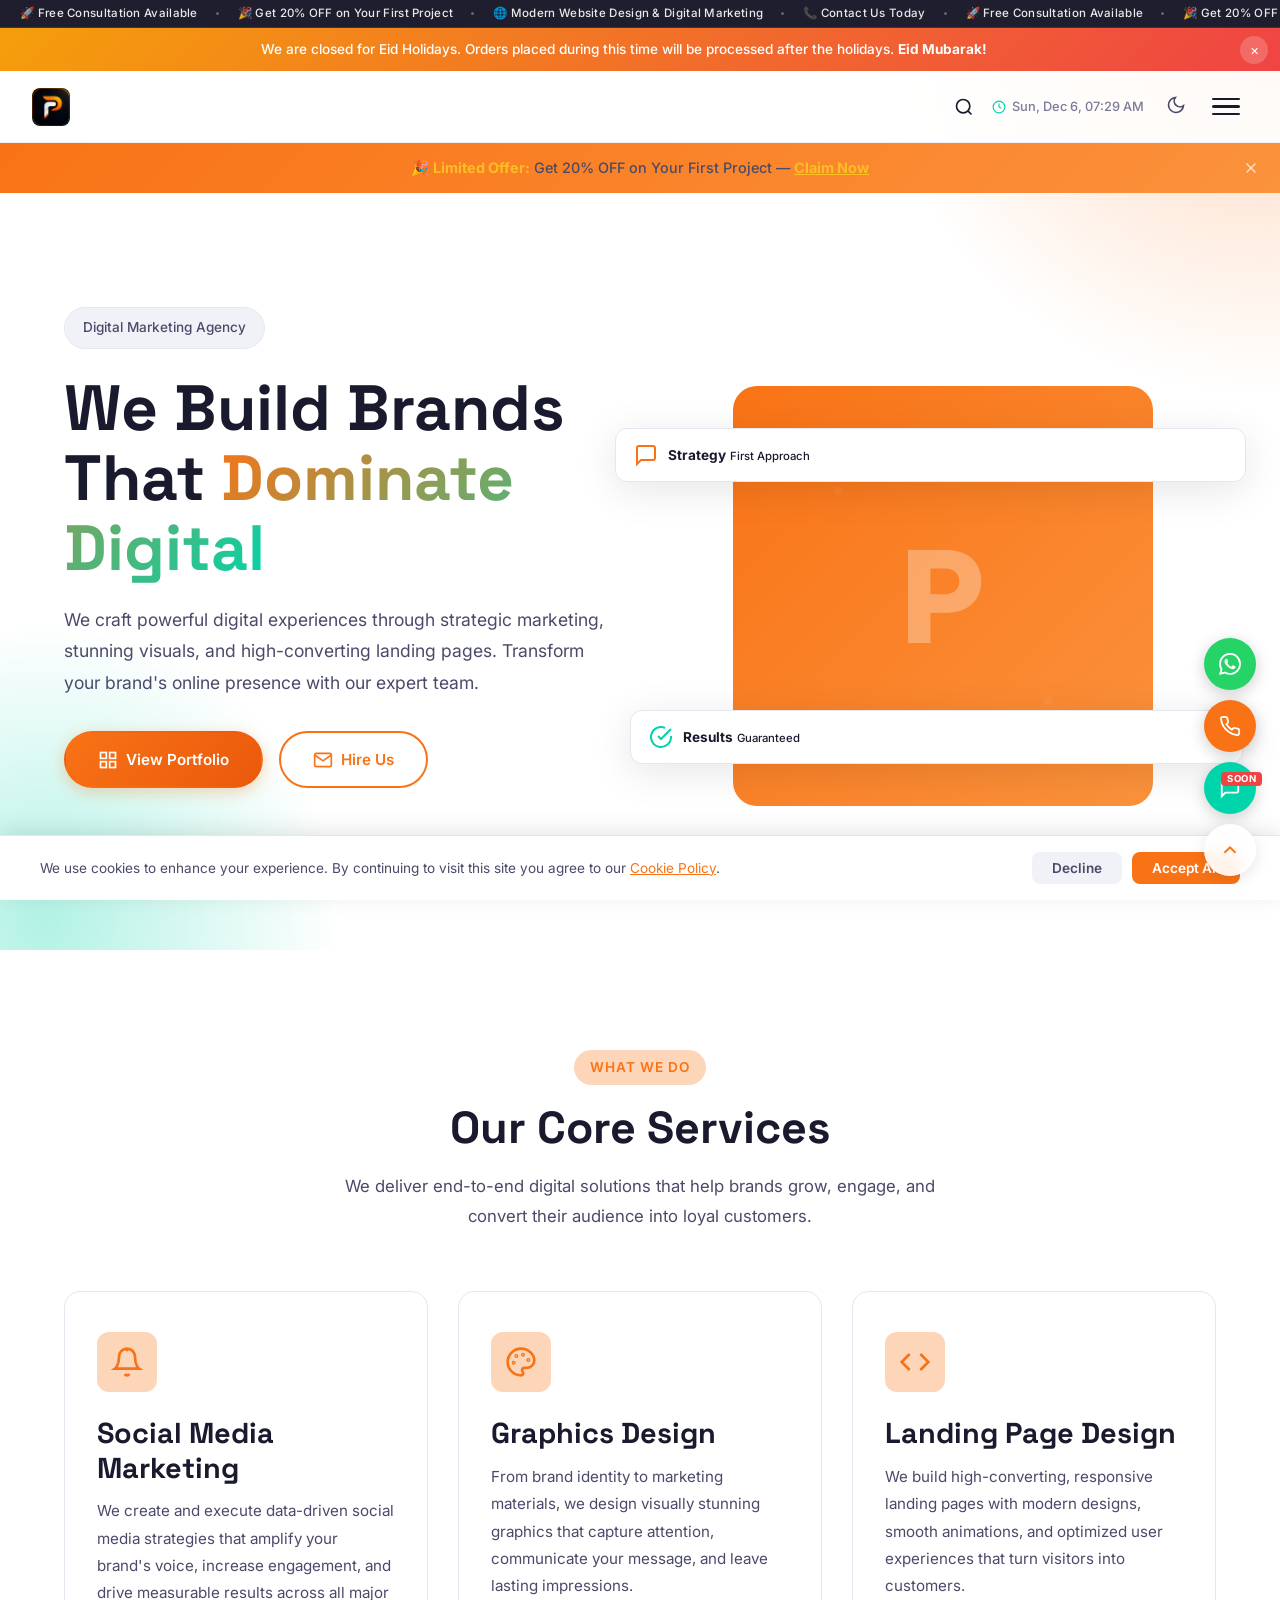
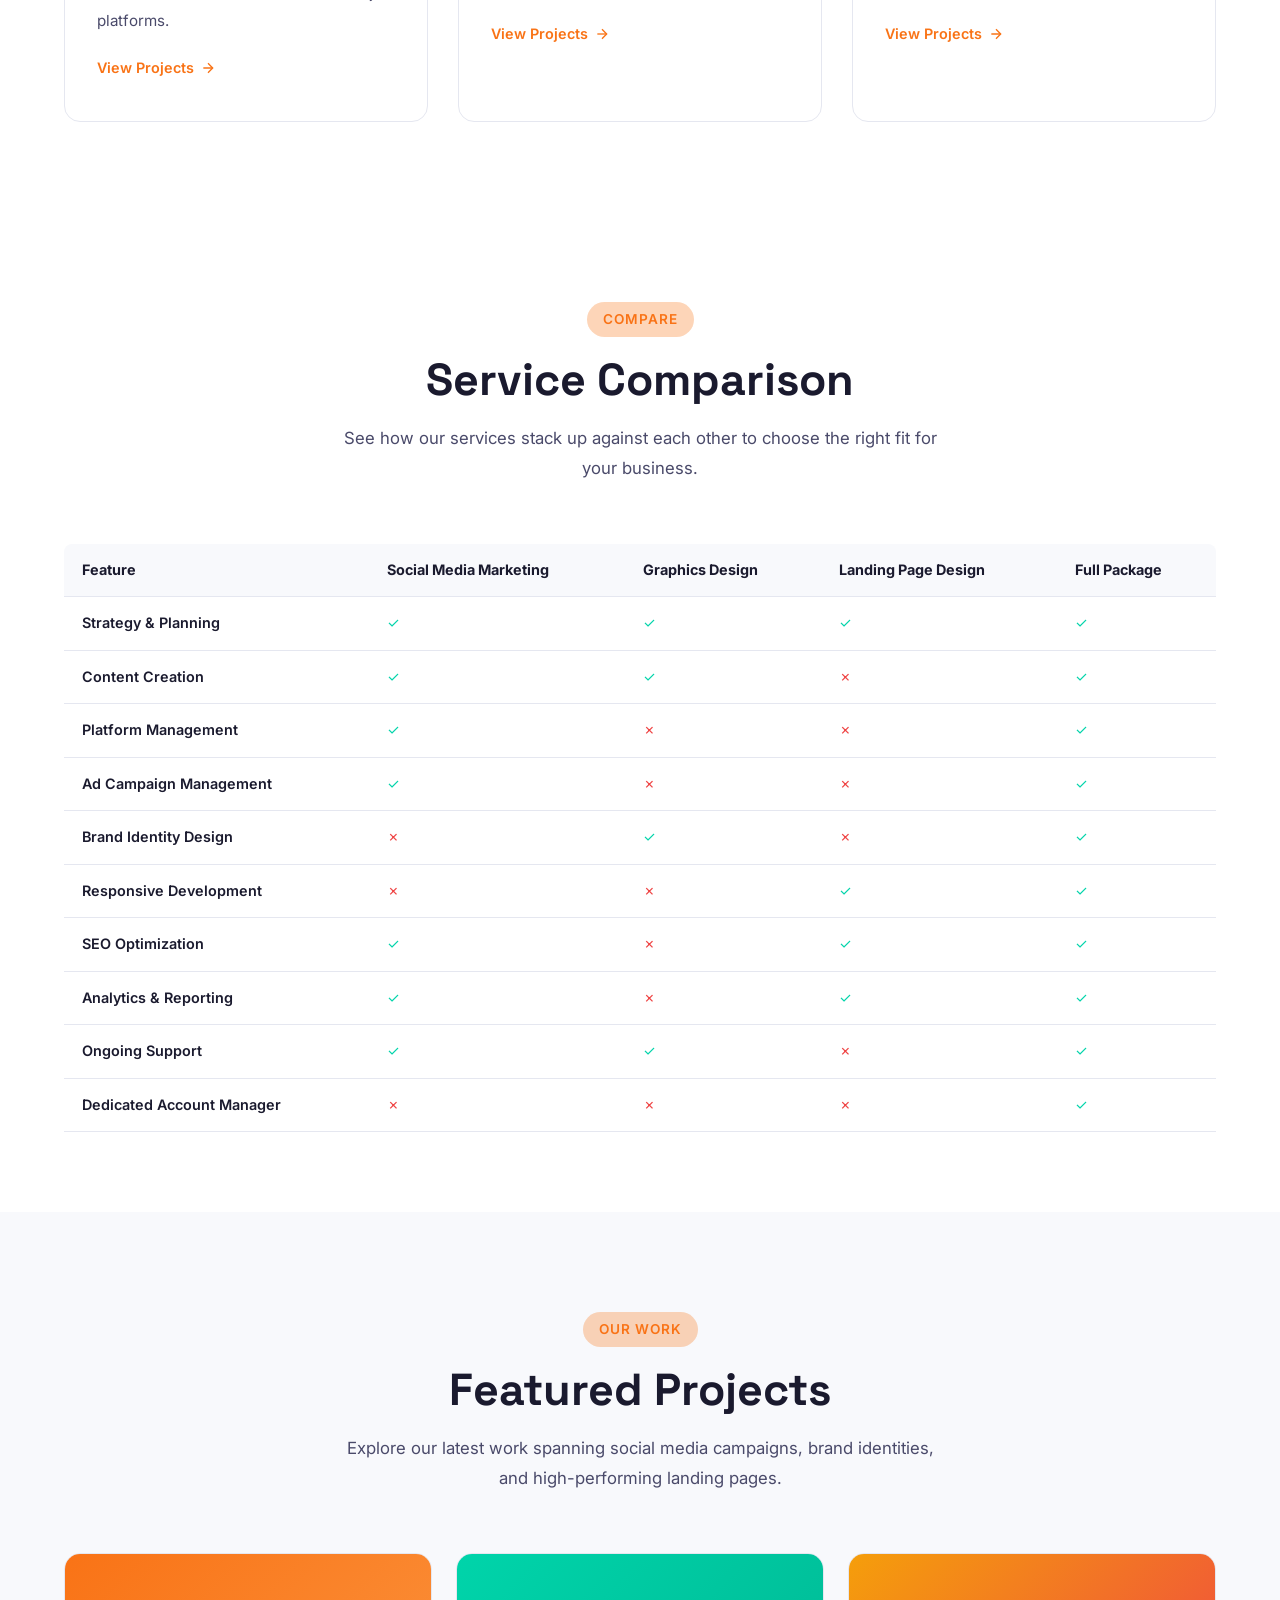
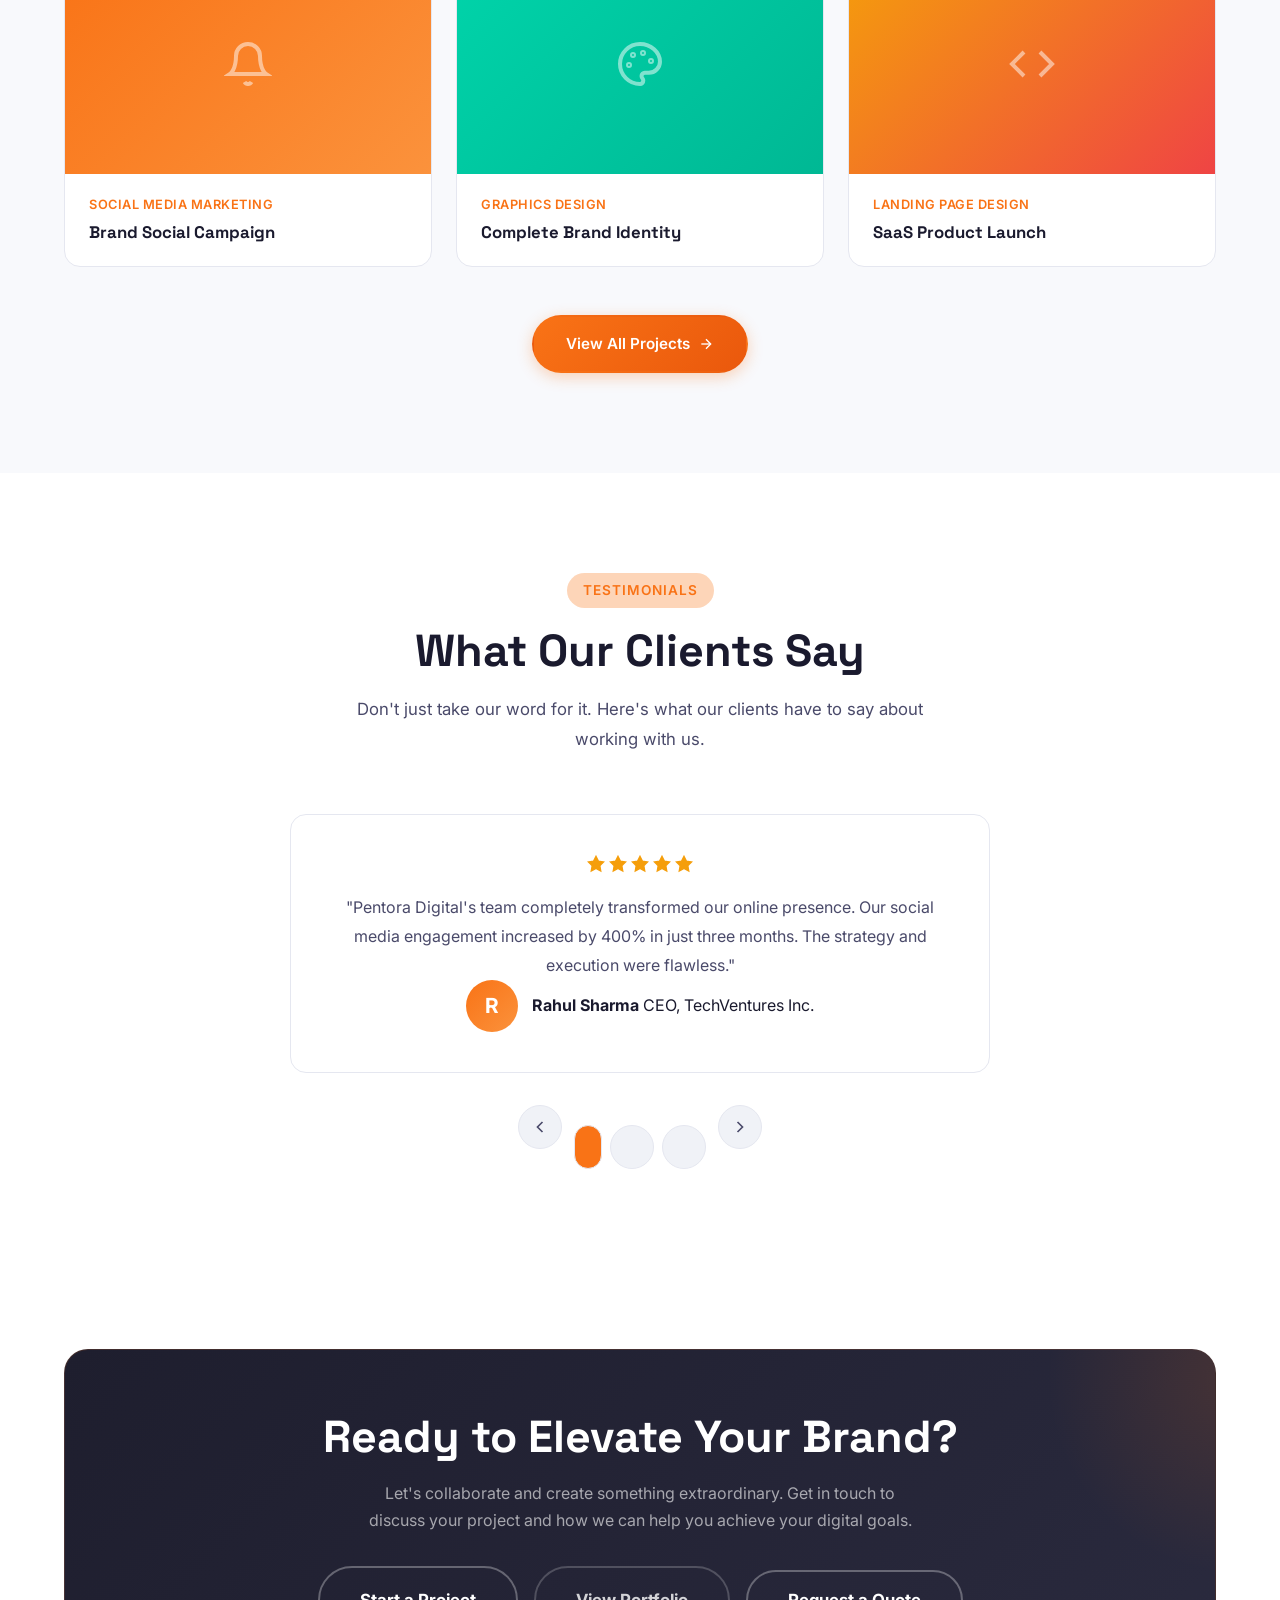
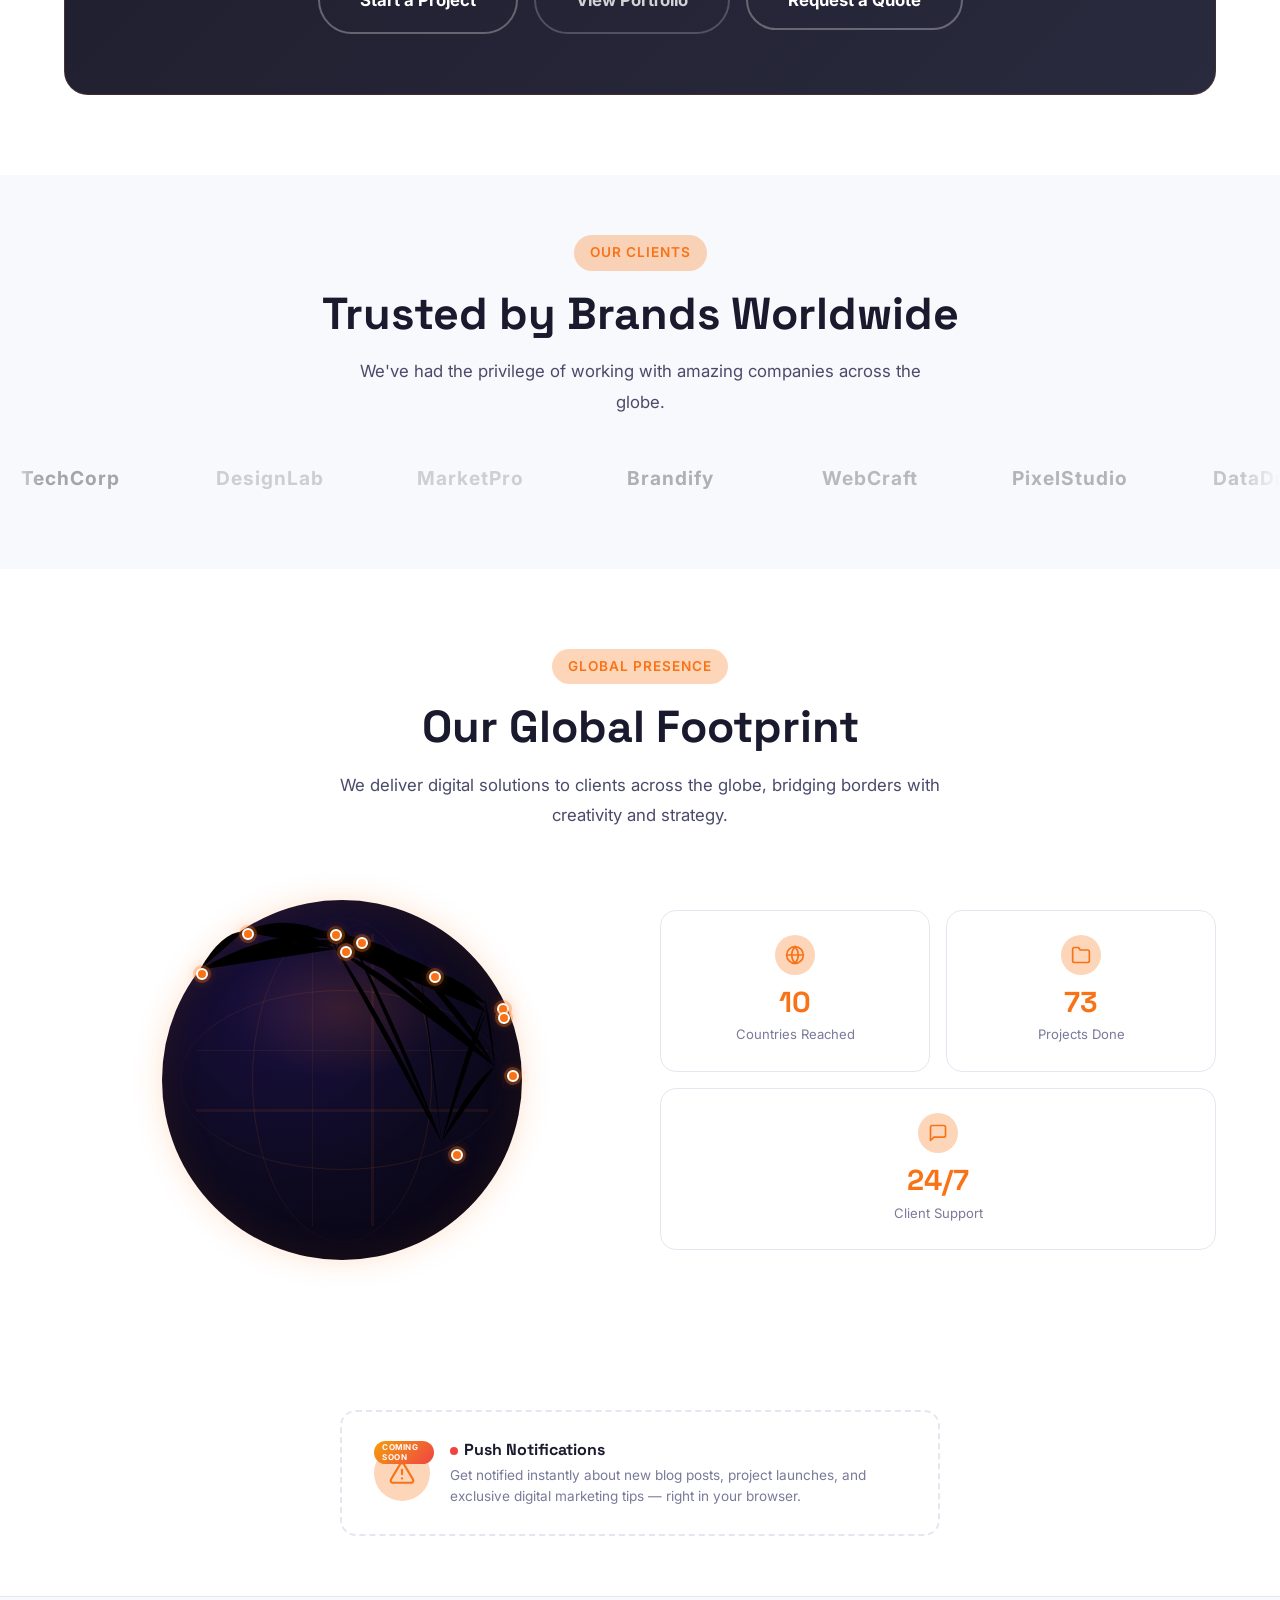
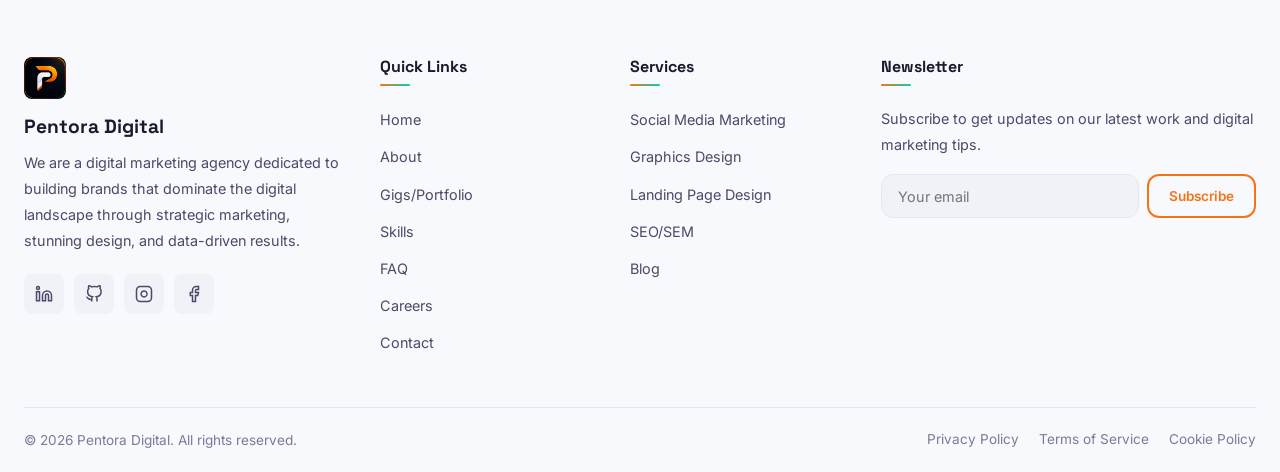
==== commit d48b3d64: "Update portfolio categories, filter buttons, and mobile menu Hire Us button styling" ====
--- a/index.html
+++ b/index.html
@@ -128,12 +128,12 @@
 
                 <div class="hero-visual">
                     <div class="hero-image-wrapper">
-                        <div class="hero-image" style="background: linear-gradient(135deg, #6c3ce0, #8b5cf6); display: flex; align-items: center; justify-content: center;">
+                        <div class="hero-image" style="background: linear-gradient(135deg, #f97316, #fb923c); display: flex; align-items: center; justify-content: center;">
                             <span style="font-size: 8rem; font-weight: 800; color: rgba(255,255,255,0.3);">P</span>
                         </div>
                     </div>
                     <div class="hero-float-card" style="top: 10%; left: -10%;">
-                        <svg viewBox="0 0 24 24" stroke="currentColor" stroke-width="2" fill="none" style="width:24px;height:24px; color: #6c3ce0;">
+                        <svg viewBox="0 0 24 24" stroke="currentColor" stroke-width="2" fill="none" style="width:24px;height:24px; color: #f97316;">
                             <path d="M21 15a2 2 0 0 1-2 2H7l-4 4V5a2 2 0 0 1 2-2h14a2 2 0 0 1 2 2z"></path>
                         </svg>
                         <div>
@@ -274,7 +274,7 @@
                 <div class="portfolio-grid">
                     <div class="portfolio-card" data-modal-trigger="modal-1">
                         <div class="portfolio-thumb">
-                            <div class="portfolio-thumb-bg" style="background: linear-gradient(135deg, #6c3ce0, #8b5cf6);">
+                            <div class="portfolio-thumb-bg" style="background: linear-gradient(135deg, #f97316, #fb923c);">
                                 <svg viewBox="0 0 24 24" stroke="currentColor" stroke-width="2" fill="none" style="width:48px;height:48px;color: rgba(255,255,255,0.5);">
                                     <path d="M18 8A6 6 0 0 0 6 8c0 7-3 9-3 9h18s-3-2-3-9"></path>
                                     <path d="M13.73 21a2 2 0 0 1-3.46 0"></path>
@@ -354,7 +354,7 @@
                         <line x1="6" y1="6" x2="18" y2="18"></line>
                     </svg>
                 </button>
-                <div class="modal-thumb" style="background: linear-gradient(135deg, #6c3ce0, #8b5cf6);">
+                <div class="modal-thumb" style="background: linear-gradient(135deg, #f97316, #fb923c);">
                     <svg viewBox="0 0 24 24" stroke="currentColor" stroke-width="2" fill="none" style="width:64px;height:64px;color: rgba(255,255,255,0.4);">
                         <path d="M18 8A6 6 0 0 0 6 8c0 7-3 9-3 9h18s-3-2-3-9"></path>
                         <path d="M13.73 21a2 2 0 0 1-3.46 0"></path>
@@ -489,7 +489,7 @@
                                 </div>
                                 <p class="testimonial-quote">"Pentora Digital's team completely transformed our online presence. Our social media engagement increased by 400% in just three months. The strategy and execution were flawless."</p>
                                 <div class="testimonial-author">
-                                    <div class="testimonial-avatar" style="background: linear-gradient(135deg, #6c3ce0, #8b5cf6);">
+                                    <div class="testimonial-avatar" style="background: linear-gradient(135deg, #f97316, #fb923c);">
                                         <span>R</span>
                                     </div>
                                     <div class="testimonial-info">
@@ -593,7 +593,7 @@
                     <h2 data-i18n="cta.title">Ready to Elevate Your Brand?</h2>
                     <p data-i18n="cta.desc">Let's collaborate and create something extraordinary. Get in touch to discuss your project and how we can help you achieve your digital goals.</p>
                     <div class="cta-buttons">
-                        <a href="contact.html" class="btn btn-primary btn-lg" data-i18n="cta.start">Start a Project</a>
+                        <a href="contact.html" class="btn btn-outline btn-lg" data-i18n="cta.start">Start a Project</a>
                         <a href="portfolio.html" class="btn btn-secondary btn-lg" data-i18n="cta.portfolio">View Portfolio</a>
                         <button onclick="showQuoteForm()" class="btn btn-outline btn-lg" data-i18n="cta.quote">Request a Quote</button>
                     </div>
--- a/css/style.css
+++ b/css/style.css
@@ -7,10 +7,10 @@
 
 /* --- CSS Custom Properties (Light Theme) --- */
 :root {
-  --primary: #6c3ce0;
-  --primary-light: #8b5cf6;
-  --primary-dark: #5228c0;
-  --primary-glow: rgba(108, 60, 224, 0.3);
+  --primary: #f97316;
+  --primary-light: #fb923c;
+  --primary-dark: #ea580c;
+  --primary-glow: rgba(249, 115, 22, 0.3);
   --accent: #00d4aa;
   --accent-dark: #00b894;
   --accent-glow: rgba(0, 212, 170, 0.3);
@@ -57,10 +57,10 @@
 
 /* --- Dark Theme --- */
 [data-theme="dark"] {
-  --primary: #8b5cf6;
-  --primary-light: #a78bfa;
-  --primary-dark: #6c3ce0;
-  --primary-glow: rgba(139, 92, 246, 0.25);
+  --primary: #fb923c;
+  --primary-light: #fdba74;
+  --primary-dark: #f97316;
+  --primary-glow: rgba(251, 146, 60, 0.25);
   --accent: #00d4aa;
   --accent-dark: #00f5c4;
   --accent-glow: rgba(0, 212, 170, 0.25);
@@ -482,6 +482,21 @@
   transform: translateY(-2px);
 }
 
+.btn-outline {
+  background: transparent;
+  color: var(--primary);
+  border: 2px solid var(--primary);
+  transition: all 0.3s ease;
+}
+
+.btn-outline:hover {
+  background: rgba(249, 115, 22, 0.08);
+  border-color: var(--primary-dark);
+  color: var(--primary-dark);
+  transform: translateY(-2px);
+  box-shadow: 0 4px 15px rgba(249, 115, 22, 0.15);
+}
+
 /* --- Animations --- */
 .fade-in {
   opacity: 0;
@@ -569,11 +584,13 @@
 }
 
 [data-theme="dark"] .btn-hire {
-  box-shadow: 0 4px 25px rgba(108, 60, 224, 0.45), inset 0 1px 0 rgba(255,255,255,0.15);
+  border-color: rgba(255,255,255,0.15);
+  color: #e8e8f0;
 }
 
 [data-theme="dark"] .btn-hire:hover {
-  box-shadow: 0 8px 35px rgba(108, 60, 224, 0.55), 0 0 50px rgba(168, 85, 247, 0.25), inset 0 1px 0 rgba(255,255,255,0.2);
+  border-color: var(--primary);
+  color: var(--primary);
 }
 
 .navbar.scrolled {
@@ -703,18 +720,17 @@
 /* Hire Me Button */
 .btn-hire {
   position: relative;
-  background: linear-gradient(135deg, #6c3ce0, #a855f7, #7c3aed);
-  color: #fff;
+  background: transparent;
+  color: var(--text-primary);
   padding: 10px 28px;
   border-radius: var(--radius-full);
   font-weight: 700;
   font-size: 0.9rem;
   letter-spacing: 0.3px;
-  transition: all 0.4s cubic-bezier(0.25, 0.46, 0.45, 0.94);
-  box-shadow: 0 4px 20px rgba(108, 60, 224, 0.35), inset 0 1px 0 rgba(255,255,255,0.2);
+  transition: all 0.3s ease;
+  border: 2px solid var(--border-color);
   overflow: hidden;
   z-index: 1;
-  border: none;
 }
 
 .btn-hire::before {
@@ -722,7 +738,7 @@
   position: absolute;
   inset: -2px;
   border-radius: var(--radius-full);
-  background: linear-gradient(135deg, #6c3ce0, #a855f7, #c084fc, #7c3aed, #6c3ce0);
+  background: linear-gradient(135deg, #f97316, #fb923c, #fdba74, #ea580c, #f97316);
   background-size: 400% 400%;
   animation: hireBorderGlow 5s ease infinite;
   z-index: -1;
@@ -748,16 +764,17 @@
 }
 
 .btn-hire:hover {
-  transform: translateY(-3px) scale(1.05);
-  box-shadow: 0 8px 30px rgba(108, 60, 224, 0.45), 0 0 40px rgba(168, 85, 247, 0.2), inset 0 1px 0 rgba(255,255,255,0.25);
+  border-color: var(--primary);
+  color: var(--primary);
+  transform: translateY(-2px);
 }
 
 .btn-hire:hover::before {
-  opacity: 1;
+  opacity: 0;
 }
 
 .btn-hire:hover::after {
-  animation: hireShine 0.8s ease forwards;
+  animation: none;
 }
 
 @keyframes hireBorderGlow {
@@ -877,6 +894,26 @@
   gap: 12px;
 }
 
+.mobile-menu .mobile-nav-actions .btn-primary {
+  background: #fff;
+  color: #1a1a2e;
+  border: none;
+  border-radius: 12px;
+  padding: 14px 24px;
+  font-size: 1rem;
+  font-weight: 600;
+  text-align: center;
+  justify-content: center;
+  box-shadow: 0 4px 20px rgba(255, 255, 255, 0.15);
+  transition: all 0.3s ease;
+}
+
+.mobile-menu .mobile-nav-actions .btn-primary:hover {
+  background: #f1f1f1;
+  transform: translateY(-2px);
+  box-shadow: 0 8px 30px rgba(255, 255, 255, 0.25);
+}
+
 .mobile-menu .mobile-social {
   display: flex;
   gap: 12px;
@@ -1260,9 +1297,9 @@
 
 .filter-btn:hover,
 .filter-btn.active {
-  background: var(--primary);
-  color: #fff;
-  border-color: var(--primary);
+  background: #fff;
+  color: #1a1a2e;
+  border-color: #fff;
 }
 
 .portfolio-grid {
@@ -1329,9 +1366,9 @@
 .portfolio-overlay .portfolio-btn {
   font-size: 0.85rem;
   padding: 8px 18px;
-  background: var(--primary);
+  background: transparent;
   color: #fff;
-  border: none;
+  border: 2px solid rgba(255, 255, 255, 0.5);
   border-radius: var(--radius-full);
   cursor: pointer;
   transition: all var(--transition-base);
@@ -1340,10 +1377,13 @@
   display: inline-flex;
   align-items: center;
   gap: 6px;
+  backdrop-filter: blur(4px);
 }
 
 .portfolio-overlay .portfolio-btn:hover {
-  background: var(--primary-dark);
+  background: rgba(255, 255, 255, 0.15);
+  border-color: #fff;
+  color: #fff;
   transform: scale(1.05);
 }
 
@@ -1425,8 +1465,21 @@
   align-items: center;
   justify-content: center;
   font-size: 1.2rem;
-  z-index: 1;
+  z-index: 10;
+  cursor: pointer;
   transition: all var(--transition-fast);
+}
+
+.modal-close button {
+  background: none;
+  border: none;
+  color: inherit;
+  cursor: pointer;
+  display: flex;
+  align-items: center;
+  justify-content: center;
+  width: 100%;
+  height: 100%;
 }
 
 .modal-close:hover {
@@ -1442,6 +1495,7 @@
   justify-content: center;
   font-size: 4rem;
   color: rgba(255, 255, 255, 0.8);
+  overflow: hidden;
 }
 
 .modal-body {
@@ -1619,12 +1673,13 @@
 }
 
 .cta-banner {
-  background: linear-gradient(135deg, var(--primary), var(--primary-dark));
+  background: linear-gradient(135deg, #1e1e2e, #2a2a3e);
   border-radius: var(--radius-xl);
   padding: 60px 40px;
   text-align: center;
   position: relative;
   overflow: hidden;
+  border: 1px solid rgba(249, 115, 22, 0.15);
 }
 
 .cta-banner::before {
@@ -1634,7 +1689,7 @@
   right: -20%;
   width: 400px;
   height: 400px;
-  background: radial-gradient(circle, rgba(0, 212, 170, 0.3), transparent 70%);
+  background: radial-gradient(circle, rgba(249, 115, 22, 0.15), transparent 70%);
   pointer-events: none;
 }
 
@@ -1645,7 +1700,7 @@
 }
 
 .cta-banner p {
-  color: rgba(255, 255, 255, 0.85);
+  color: rgba(255, 255, 255, 0.6);
   max-width: 550px;
   margin: 0 auto 32px;
   position: relative;
@@ -1663,17 +1718,41 @@
 
 .cta-buttons .btn {
   position: relative;
+  background: transparent;
+  color: #fff;
+  border: 2px solid rgba(255, 255, 255, 0.3);
+  font-weight: 700;
+  transition: all 0.3s ease;
+}
+
+.cta-buttons .btn:hover {
+  border-color: rgba(255, 255, 255, 0.7);
+  color: #fff;
+  background: rgba(255, 255, 255, 0.08);
+  transform: translateY(-2px);
+}
+
+.cta-buttons .btn-primary {
+  background: var(--primary);
+  color: #fff;
+  border-color: var(--primary);
+}
+
+.cta-buttons .btn-primary:hover {
+  background: var(--primary-dark);
+  border-color: var(--primary-dark);
+  box-shadow: 0 8px 25px rgba(249, 115, 22, 0.3);
 }
 
 .cta-buttons .btn-secondary {
   background: transparent;
-  color: #fff;
+  color: rgba(255, 255, 255, 0.8);
+  border-color: rgba(255, 255, 255, 0.2);
+}
+
+.cta-buttons .btn-secondary:hover {
+  background: rgba(255, 255, 255, 0.08);
   border-color: rgba(255, 255, 255, 0.4);
-}
-
-.cta-buttons .btn-secondary:hover {
-  background: rgba(255, 255, 255, 0.15);
-  border-color: #fff;
   color: #fff;
   transform: translateY(-2px);
 }
@@ -2506,19 +2585,22 @@
 
 .newsletter-form button {
   padding: 12px 20px;
-  background: var(--primary);
-  color: #fff;
+  background: transparent;
+  color: var(--primary);
+  border: 2px solid var(--primary);
   border-radius: var(--radius-md);
   font-weight: 600;
   font-size: 0.85rem;
   white-space: nowrap;
-  transition: all 0.3s cubic-bezier(0.25, 0.46, 0.45, 0.94);
+  transition: all 0.3s ease;
 }
 
 .newsletter-form button:hover {
-  background: var(--primary-dark);
+  background: rgba(249, 115, 22, 0.08);
+  border-color: var(--primary-dark);
+  color: var(--primary-dark);
   transform: translateY(-2px);
-  box-shadow: 0 4px 15px var(--primary-glow);
+  box-shadow: 0 4px 15px rgba(249, 115, 22, 0.15);
 }
 
 .footer-bottom {
--- a/css/upgrades.css
+++ b/css/upgrades.css
@@ -4,15 +4,17 @@
 
 /* --- Announcement Bar --- */
 .announcement-bar {
-  background: linear-gradient(135deg, var(--primary), #9333ea, var(--primary-light));
-  background-size: 200% 200%;
-  animation: announcementBg 6s ease infinite;
+  background: #1e1e2e;
   color: #fff;
   height: 28px;
   overflow: hidden;
-  position: relative;
-  z-index: 1001;
+  position: fixed;
+  top: 0;
+  left: 0;
+  right: 0;
+  z-index: 1002;
   margin-bottom: 0;
+  border-bottom: 1px solid rgba(249, 115, 22, 0.2);
 }
 @keyframes announcementBg {
   0%, 100% { background-position: 0% 50%; }
@@ -50,22 +52,11 @@
   0% { transform: translateX(0); }
   100% { transform: translateX(-50%); }
 }
-body.has-announcement .navbar {
-  top: 28px;
+/* Navbar offset handled dynamically by JS recalcBannerOffset() */
+.navbar {
+  top: var(--banner-above, 0px) !important;
+  z-index: 1001 !important;
   transition: top 0.3s ease, box-shadow var(--transition-base);
-}
-body.has-announcement .navbar.scrolled {
-  top: 0;
-}
-body.has-announcement .hero {
-  padding-top: calc(var(--navbar-height) + 28px);
-}
-body.has-announcement .section:first-of-type,
-body.has-announcement main > .section:first-child {
-  padding-top: calc(var(--navbar-height) + 28px + 60px);
-}
-body.has-announcement .page-404 {
-  padding-top: calc(var(--navbar-height) + 28px);
 }
 
 /* --- Floating Action Buttons --- */
@@ -134,13 +125,13 @@
 }
 .floating-btn-top:hover {
   background: #fff;
-  box-shadow: 0 6px 24px rgba(108,60,224,0.2);
+  box-shadow: 0 6px 24px rgba(249,115,22,0.2);
   color: var(--primary-dark);
   transform: translateY(-3px) scale(1.05);
 }
 [data-theme="dark"] .floating-btn-top:hover {
   background: rgba(40,40,60,0.95);
-  box-shadow: 0 6px 24px rgba(139,92,246,0.25);
+  box-shadow: 0 6px 24px rgba(251,146,60,0.25);
   color: #fff;
 }
 .floating-btn .coming-soon-badge {
@@ -425,12 +416,13 @@
 
 /* --- Offer Banner --- */
 .offer-banner {
-  background: linear-gradient(135deg, var(--primary), #a855f7);
+  background: linear-gradient(135deg, var(--primary), #fb923c);
   color: #fff;
   text-align: center;
   padding: 12px 16px;
-  position: relative;
-  z-index: 1;
+  position: sticky;
+  top: calc(var(--banner-above, 0px) + var(--navbar-height, 72px));
+  z-index: 999;
   display: none;
 }
 .offer-banner.show { display: block; }
@@ -724,302 +716,10 @@
 .comparison-table .check { color: var(--accent); }
 .comparison-table .cross { color: #ef4444; }
 
-/* --- Accessibility Controls --- */
-.a11y-trigger {
-  position: fixed;
-  left: 16px;
-  bottom: 90px;
-  z-index: 991;
-  width: 44px;
-  height: 44px;
-  border-radius: 50%;
-  border: none;
-  background: var(--primary);
-  color: #fff;
-  cursor: pointer;
-  display: flex;
-  align-items: center;
-  justify-content: center;
-  box-shadow: 0 4px 12px var(--primary-glow);
-  transition: all 0.3s;
-}
-.a11y-trigger:hover { transform: scale(1.1); }
-.a11y-trigger svg { width: 22px; height: 22px; }
-.a11y-trigger.active { background: #ef4444; }
-
-.a11y-panel {
-  position: fixed;
-  left: 68px;
-  bottom: 16px;
-  z-index: 992;
-  width: 340px;
-  max-width: calc(100vw - 90px);
-  max-height: calc(100vh - 100px);
-  background: rgba(255,255,255,0.92);
-  backdrop-filter: blur(16px);
-  -webkit-backdrop-filter: blur(16px);
-  border: 1px solid rgba(255,255,255,0.3);
-  border-radius: var(--radius-lg);
-  box-shadow: 0 8px 40px rgba(0,0,0,0.15);
-  padding: 20px;
-  overflow-y: auto;
-  opacity: 0;
-  visibility: hidden;
-  transform: translateY(10px) scale(0.96);
-  transition: all 0.3s cubic-bezier(0.34, 1.56, 0.64, 1);
-  pointer-events: none;
-}
-[data-theme="dark"] .a11y-panel {
-  background: rgba(26,26,46,0.92);
-  border-color: rgba(255,255,255,0.06);
-  box-shadow: 0 8px 40px rgba(0,0,0,0.4);
-}
-.a11y-panel.show {
-  opacity: 1;
-  visibility: visible;
-  transform: translateY(0) scale(1);
-  pointer-events: auto;
-}
-.a11y-panel-header {
-  display: flex;
-  align-items: center;
-  justify-content: space-between;
-  margin-bottom: 16px;
-  padding-bottom: 12px;
-  border-bottom: 1px solid var(--border-color);
-}
-.a11y-panel-header h3 {
-  font-size: 0.95rem;
-  font-weight: 700;
-  display: flex;
-  align-items: center;
-  gap: 8px;
-}
-.a11y-panel-header h3 svg { width: 18px; height: 18px; color: var(--primary); }
-.a11y-panel-close {
-  background: var(--bg-tertiary);
-  border: none;
-  width: 32px;
-  height: 32px;
-  border-radius: 50%;
-  display: flex;
-  align-items: center;
-  justify-content: center;
-  cursor: pointer;
-  color: var(--text-secondary);
-  transition: all 0.2s;
-}
-.a11y-panel-close:hover { background: var(--border-color); color: var(--text-primary); }
-.a11y-panel-close svg { width: 16px; height: 16px; }
-
-/* --- A11y Feature Groups --- */
-.a11y-group { margin-bottom: 14px; }
-.a11y-group:last-child { margin-bottom: 0; }
-.a11y-group-label {
-  font-size: 0.7rem;
-  font-weight: 700;
-  text-transform: uppercase;
-  letter-spacing: 0.8px;
-  color: var(--text-tertiary);
-  margin-bottom: 8px;
-}
-.a11y-row {
-  display: flex;
-  gap: 6px;
-  flex-wrap: wrap;
-}
-.a11y-feature {
-  display: inline-flex;
-  align-items: center;
-  gap: 5px;
-  padding: 6px 12px;
-  border-radius: var(--radius-sm);
-  border: 1px solid var(--border-color);
-  background: var(--bg-card);
-  color: var(--text-secondary);
-  font-size: 0.75rem;
-  font-weight: 500;
-  cursor: pointer;
-  transition: all 0.2s;
-  user-select: none;
-  -webkit-tap-highlight-color: transparent;
-  min-height: 32px;
-  white-space: nowrap;
-}
-.a11y-feature:hover {
-  border-color: var(--primary);
-  color: var(--primary);
-}
-.a11y-feature.active {
-  background: var(--primary);
-  border-color: var(--primary);
-  color: #fff;
-  box-shadow: 0 2px 8px var(--primary-glow);
-}
-.a11y-feature svg { width: 14px; height: 14px; flex-shrink: 0; }
-.a11y-feature-reset {
-  background: transparent;
-  border-color: transparent;
-  color: #ef4444;
-  font-weight: 600;
-  width: 100%;
-  justify-content: center;
-  margin-top: 4px;
-}
-.a11y-feature-reset:hover {
-  background: rgba(239,68,68,0.08);
-  border-color: #ef4444;
-  color: #ef4444;
-}
-.a11y-feature-reset.active { background: #ef4444; border-color: #ef4444; color: #fff; }
-
-/* --- Reading Guide --- */
-.a11y-reading-guide {
-  position: fixed;
-  left: 0;
-  right: 0;
-  height: 2px;
-  background: linear-gradient(90deg, transparent, #ef4444 20%, #ef4444 80%, transparent);
-  z-index: 99999;
-  pointer-events: none;
-  display: none;
-  box-shadow: 0 0 8px rgba(239,68,68,0.4);
-}
-html.a11y-reading-guide-active .a11y-reading-guide { display: block; }
-
-/* --- Reading Mask --- */
-.a11y-reading-mask-top,
-.a11y-reading-mask-bottom {
-  position: fixed;
-  left: 0;
-  right: 0;
-  background: rgba(0,0,0,0.65);
-  z-index: 99998;
-  pointer-events: none;
-  transition: height 0.1s;
-  display: none;
-}
-html.a11y-reading-mask-active .a11y-reading-mask-top,
-html.a11y-reading-mask-active .a11y-reading-mask-bottom { display: block; }
-.a11y-reading-mask-top { top: 0; }
-.a11y-reading-mask-bottom { bottom: 0; }
-
-/* --- Focus Mode Overlay --- */
-.a11y-focus-overlay {
-  position: fixed;
-  inset: 0;
-  background: rgba(0,0,0,0.6);
-  z-index: 9997;
-  pointer-events: none;
-  display: none;
-}
-html.a11y-focus-mode .a11y-focus-overlay { display: block; }
-html.a11y-focus-mode *:focus {
-  outline: 3px solid var(--primary) !important;
-  outline-offset: 3px !important;
-  z-index: 9998 !important;
-  position: relative;
-}
-
-/* ===================== ACCESSIBILITY FEATURE CLASSES ==================== */
-
-/* Font Size */
-html.a11y-fs-sm { font-size: 85%; }
-html.a11y-fs-lg { font-size: 120%; }
-html.a11y-fs-xl { font-size: 140%; }
-
-/* High Contrast */
-html.a11y-high-contrast {
-  --bg-primary: #000 !important;
-  --bg-secondary: #111 !important;
-  --bg-tertiary: #1a1a1a !important;
-  --bg-card: #111 !important;
-  --bg-card-hover: #1a1a1a !important;
-  --text-primary: #fff !important;
-  --text-secondary: #ccc !important;
-  --text-tertiary: #999 !important;
-  --border-color: #333 !important;
-  --border-light: #333 !important;
-}
-html.a11y-high-contrast * { border-color: var(--border-color) !important; }
-html.a11y-high-contrast a,
-html.a11y-high-contrast button { text-decoration: underline !important; }
-
-/* Big Cursor */
-html.a11y-big-cursor,
-html.a11y-big-cursor * { cursor: url("data:image/svg+xml,%3Csvg xmlns='http://www.w3.org/2000/svg' width='32' height='32' viewBox='0 0 32 32'%3E%3Ccircle cx='16' cy='16' r='14' fill='none' stroke='%236c3ce0' stroke-width='3'/%3E%3Ccircle cx='16' cy='16' r='4' fill='%236c3ce0'/%3E%3C/svg%3E") 16 16, auto !important; }
-
-/* Highlight Links */
-html.a11y-highlight-links a:not(.btn):not(.btn-hire):not(.nav-link):not(.mobile-nav-link) {
-  background: rgba(108,60,224,0.1) !important;
-  outline: 2px solid var(--primary) !important;
-  outline-offset: 2px !important;
-  border-radius: 2px !important;
-}
-
-/* Highlight Headings */
-html.a11y-highlight-headings h1,
-html.a11y-highlight-headings h2,
-html.a11y-highlight-headings h3,
-html.a11y-highlight-headings h4,
-html.a11y-highlight-headings h5,
-html.a11y-highlight-headings h6 {
-  background: rgba(239,68,68,0.08) !important;
-  border-left: 4px solid #ef4444 !important;
-  padding-left: 12px !important;
-}
-
-/* Reduce Motion */
-html.a11y-reduce-motion *,
-html.a11y-reduce-motion *::before,
-html.a11y-reduce-motion *::after {
-  animation-duration: 0s !important;
-  animation-iteration-count: 1 !important;
-  transition-duration: 0s !important;
-}
-html.a11y-reduce-motion { scroll-behavior: auto !important; }
-
-/* Pause Animations */
-html.a11y-pause-animations .announcement-bar-inner { animation-play-state: paused !important; }
-html.a11y-pause-animations .loader-inner { animation-play-state: paused !important; }
-
-/* Dyslexia Font */
-html.a11y-dyslexia { font-family: 'OpenDyslexic', 'Comic Sans MS', 'Trebuchet MS', sans-serif !important; }
-
-/* Letter Spacing */
-html.a11y-ls-1 { letter-spacing: 0.12em !important; word-spacing: 0.16em !important; }
-html.a11y-ls-2 { letter-spacing: 0.25em !important; word-spacing: 0.3em !important; }
-
-/* Line Height */
-html.a11y-lh-1 { line-height: 1.8 !important; }
-html.a11y-lh-2 { line-height: 2.2 !important; }
-
-/* Text Alignment */
-html.a11y-ta-left { text-align: left !important; }
-html.a11y-ta-center { text-align: center !important; }
-html.a11y-ta-right { text-align: right !important; }
-
-/* Hide Images */
-html.a11y-hide-images img,
-html.a11y-hide-images iframe,
-html.a11y-hide-images video,
-html.a11y-hide-images svg:not(.a11y-keep) { display: none !important; }
-
-/* Visible Focus */
-html.a11y-focus-visible *:focus {
-  outline: 3px solid var(--primary) !important;
-  outline-offset: 3px !important;
-  box-shadow: 0 0 0 6px var(--primary-glow) !important;
-}
-
-/* ===================== GLOBAL TOGGLE ==================== */
-html.a11y-any [data-a11y-hidden] { display: none; }
+
 
 @media (max-width: 768px) {
-  .a11y-trigger { left: 8px; bottom: 80px; width: 40px; height: 40px; }
-  .a11y-trigger svg { width: 20px; height: 20px; }
-  .a11y-panel { left: 54px; bottom: 12px; width: 290px; max-width: calc(100vw - 70px); padding: 16px; }
-  .a11y-feature { font-size: 0.7rem; padding: 5px 10px; }
+
 }
 
 /* --- Booking / Coming Soon --- */
@@ -1329,8 +1029,8 @@
   animation: voicePulse 2s ease-in-out infinite;
 }
 @keyframes voicePulse {
-  0%, 100% { box-shadow: 0 0 0 0 rgba(108,60,224,0.3); }
-  50% { box-shadow: 0 0 0 12px rgba(108,60,224,0); }
+  0%, 100% { box-shadow: 0 0 0 0 rgba(249,115,22,0.3); }
+  50% { box-shadow: 0 0 0 12px rgba(249,115,22,0); }
 }
 .voice-search-icon svg { width: 24px; height: 24px; color: var(--primary); }
 .voice-search-info h4 {
@@ -1356,83 +1056,6 @@
   font-size: 0.82rem;
   color: var(--text-tertiary);
   margin: 0;
-}
-
-/* ===================== TEXT TO SPEECH (A11Y PANEL) ==================== */
-.a11y-tts-controls {
-  display: flex;
-  gap: 4px;
-  flex-wrap: wrap;
-  margin-top: 6px;
-}
-.a11y-tts-btn {
-  display: inline-flex;
-  align-items: center;
-  justify-content: center;
-  gap: 4px;
-  padding: 6px 10px;
-  border-radius: var(--radius-sm);
-  border: 1px solid var(--border-color);
-  background: var(--bg-card);
-  color: var(--text-secondary);
-  font-size: 0.7rem;
-  font-weight: 500;
-  cursor: pointer;
-  transition: all var(--transition-fast);
-  font-family: var(--font-primary);
-  min-height: 30px;
-}
-.a11y-tts-btn:hover {
-  border-color: var(--primary);
-  color: var(--primary);
-}
-.a11y-tts-btn.active {
-  background: var(--primary);
-  border-color: var(--primary);
-  color: #fff;
-}
-.a11y-tts-btn svg { width: 14px; height: 14px; }
-.a11y-tts-status {
-  font-size: 0.7rem;
-  color: var(--text-tertiary);
-  padding: 4px 0;
-  min-height: 20px;
-}
-.a11y-tts-sliders {
-  display: flex;
-  gap: 12px;
-  margin-top: 6px;
-  flex-wrap: wrap;
-}
-.a11y-tts-slider-group {
-  flex: 1;
-  min-width: 80px;
-}
-.a11y-tts-slider-group label {
-  display: block;
-  font-size: 0.6rem;
-  color: var(--text-tertiary);
-  margin-bottom: 2px;
-  font-weight: 500;
-}
-.a11y-tts-slider-group input[type="range"] {
-  width: 100%;
-  height: 4px;
-  -webkit-appearance: none;
-  appearance: none;
-  background: var(--border-color);
-  border-radius: 2px;
-  outline: none;
-}
-.a11y-tts-slider-group input[type="range"]::-webkit-slider-thumb {
-  -webkit-appearance: none;
-  width: 14px;
-  height: 14px;
-  border-radius: 50%;
-  background: var(--primary);
-  cursor: pointer;
-  border: 2px solid var(--bg-card);
-  box-shadow: 0 1px 4px rgba(0,0,0,0.2);
 }
 
 /* ===================== SEARCH SUGGESTIONS ==================== */
@@ -1613,7 +1236,10 @@
 
 /* ===================== HOLIDAY NOTICE ==================== */
 .holiday-notice {
-  position: relative;
+  position: fixed;
+  top: 28px;
+  left: 0;
+  right: 0;
   background: linear-gradient(135deg, #f59e0b, #ef4444);
   color: #fff;
   text-align: center;
@@ -1621,7 +1247,7 @@
   font-size: 0.85rem;
   font-weight: 500;
   display: none;
-  z-index: 99;
+  z-index: 1002;
 }
 .holiday-notice.show { display: block; }
 .holiday-notice-close {
@@ -1759,7 +1385,7 @@
   inset: 10px;
   border-radius: 50%;
   background: radial-gradient(circle at 35% 30%, #1a1040, #0d0a20 50%, #060410);
-  box-shadow: 0 0 30px rgba(108,60,224,0.2), inset 0 0 40px rgba(108,60,224,0.1);
+  box-shadow: 0 0 30px rgba(249,115,22,0.2), inset 0 0 40px rgba(249,115,22,0.1);
   overflow: hidden;
   animation: globeFloat 6s ease-in-out infinite;
 }
@@ -1773,37 +1399,37 @@
   border-radius: 50%;
 }
 .globe-grid-h {
-  border: 1px solid rgba(108,60,224,0.12);
+  border: 1px solid rgba(249,115,22,0.12);
   top: 25%; left: 5%; right: 5%; bottom: 25%;
   border-left: none; border-right: none;
 }
 .globe-grid-h::before {
   content: ''; position: absolute;
   top: 33.33%; left: 5%; right: 5%; bottom: 33.33%;
-  border: 1px solid rgba(108,60,224,0.08);
+  border: 1px solid rgba(249,115,22,0.08);
   border-left: none; border-right: none;
 }
 .globe-grid-h::after {
   content: ''; position: absolute;
   left: 5%; right: 5%; top: 66.66%; bottom: 33.33%;
-  border: 1px solid rgba(108,60,224,0.08);
+  border: 1px solid rgba(249,115,22,0.08);
   border-left: none; border-right: none;
 }
 .globe-grid-v {
-  border: 1px solid rgba(108,60,224,0.12);
+  border: 1px solid rgba(249,115,22,0.12);
   left: 25%; top: 5%; right: 25%; bottom: 5%;
   border-top: none; border-bottom: none;
 }
 .globe-grid-v::before {
   content: ''; position: absolute;
   left: 33.33%; top: 5%; right: 33.33%; bottom: 5%;
-  border: 1px solid rgba(108,60,224,0.08);
+  border: 1px solid rgba(249,115,22,0.08);
   border-top: none; border-bottom: none;
 }
 .globe-grid-v::after {
   content: ''; position: absolute;
   top: 5%; bottom: 5%; left: 66.66%; right: 33.33%;
-  border: 1px solid rgba(108,60,224,0.08);
+  border: 1px solid rgba(249,115,22,0.08);
   border-top: none; border-bottom: none;
 }
 .globe-glow {
@@ -1812,7 +1438,7 @@
   height: 40%;
   top: 10%;
   left: 20%;
-  background: radial-gradient(ellipse, rgba(108,60,224,0.15) 0%, transparent 70%);
+  background: radial-gradient(ellipse, rgba(249,115,22,0.15) 0%, transparent 70%);
   border-radius: 50%;
   pointer-events: none;
 }
@@ -1827,7 +1453,7 @@
 .globe-lines polyline,
 .globe-lines line {
   fill: none;
-  stroke: rgba(108,60,224,0.15);
+  stroke: rgba(249,115,22,0.15);
   stroke-width: 1;
   stroke-dasharray: 4 4;
   animation: globeLineDash 20s linear infinite;
@@ -1854,7 +1480,7 @@
   border-radius: 50%;
   background: var(--primary);
   border: 2px solid var(--bg-primary);
-  box-shadow: 0 0 0 3px var(--primary-glow), 0 0 12px rgba(108,60,224,0.4);
+  box-shadow: 0 0 0 3px var(--primary-glow), 0 0 12px rgba(249,115,22,0.4);
   transition: transform 0.3s;
   animation: globeDotPulse 2s ease-in-out infinite;
 }
@@ -1863,8 +1489,8 @@
   animation: none;
 }
 @keyframes globeDotPulse {
-  0%, 100% { box-shadow: 0 0 0 3px var(--primary-glow), 0 0 8px rgba(108,60,224,0.3); }
-  50% { box-shadow: 0 0 0 6px var(--primary-glow), 0 0 16px rgba(108,60,224,0.5); }
+  0%, 100% { box-shadow: 0 0 0 3px var(--primary-glow), 0 0 8px rgba(249,115,22,0.3); }
+  50% { box-shadow: 0 0 0 6px var(--primary-glow), 0 0 16px rgba(249,115,22,0.5); }
 }
 .globe-dot-label {
   position: absolute;
@@ -2062,7 +1688,6 @@
   .holiday-notice { font-size: 0.78rem; padding: 8px 42px 8px 12px; }
   .careers-hero h1 { font-size: 1.6rem; }
   .careers-grid { grid-template-columns: 1fr; }
-  .a11y-tts-sliders { flex-direction: column; gap: 6px; }
 }
 @media (max-width: 480px) {
   .globe-container { width: 200px; height: 200px; }
@@ -2080,8 +1705,6 @@
   .cookie-consent-inner { flex-direction: column; text-align: center; }
   .calculator-grid { grid-template-columns: 1fr; }
   .lead-form .form-row { flex-direction: column; }
-  .a11y-toolbar { left: 8px; bottom: 80px; }
-  .a11y-trigger { left: 8px; bottom: 80px; }
   .floating-actions { right: 12px; bottom: 16px; }
   .floating-btn { width: 44px; height: 44px; }
   .floating-btn svg { width: 18px; height: 18px; }
